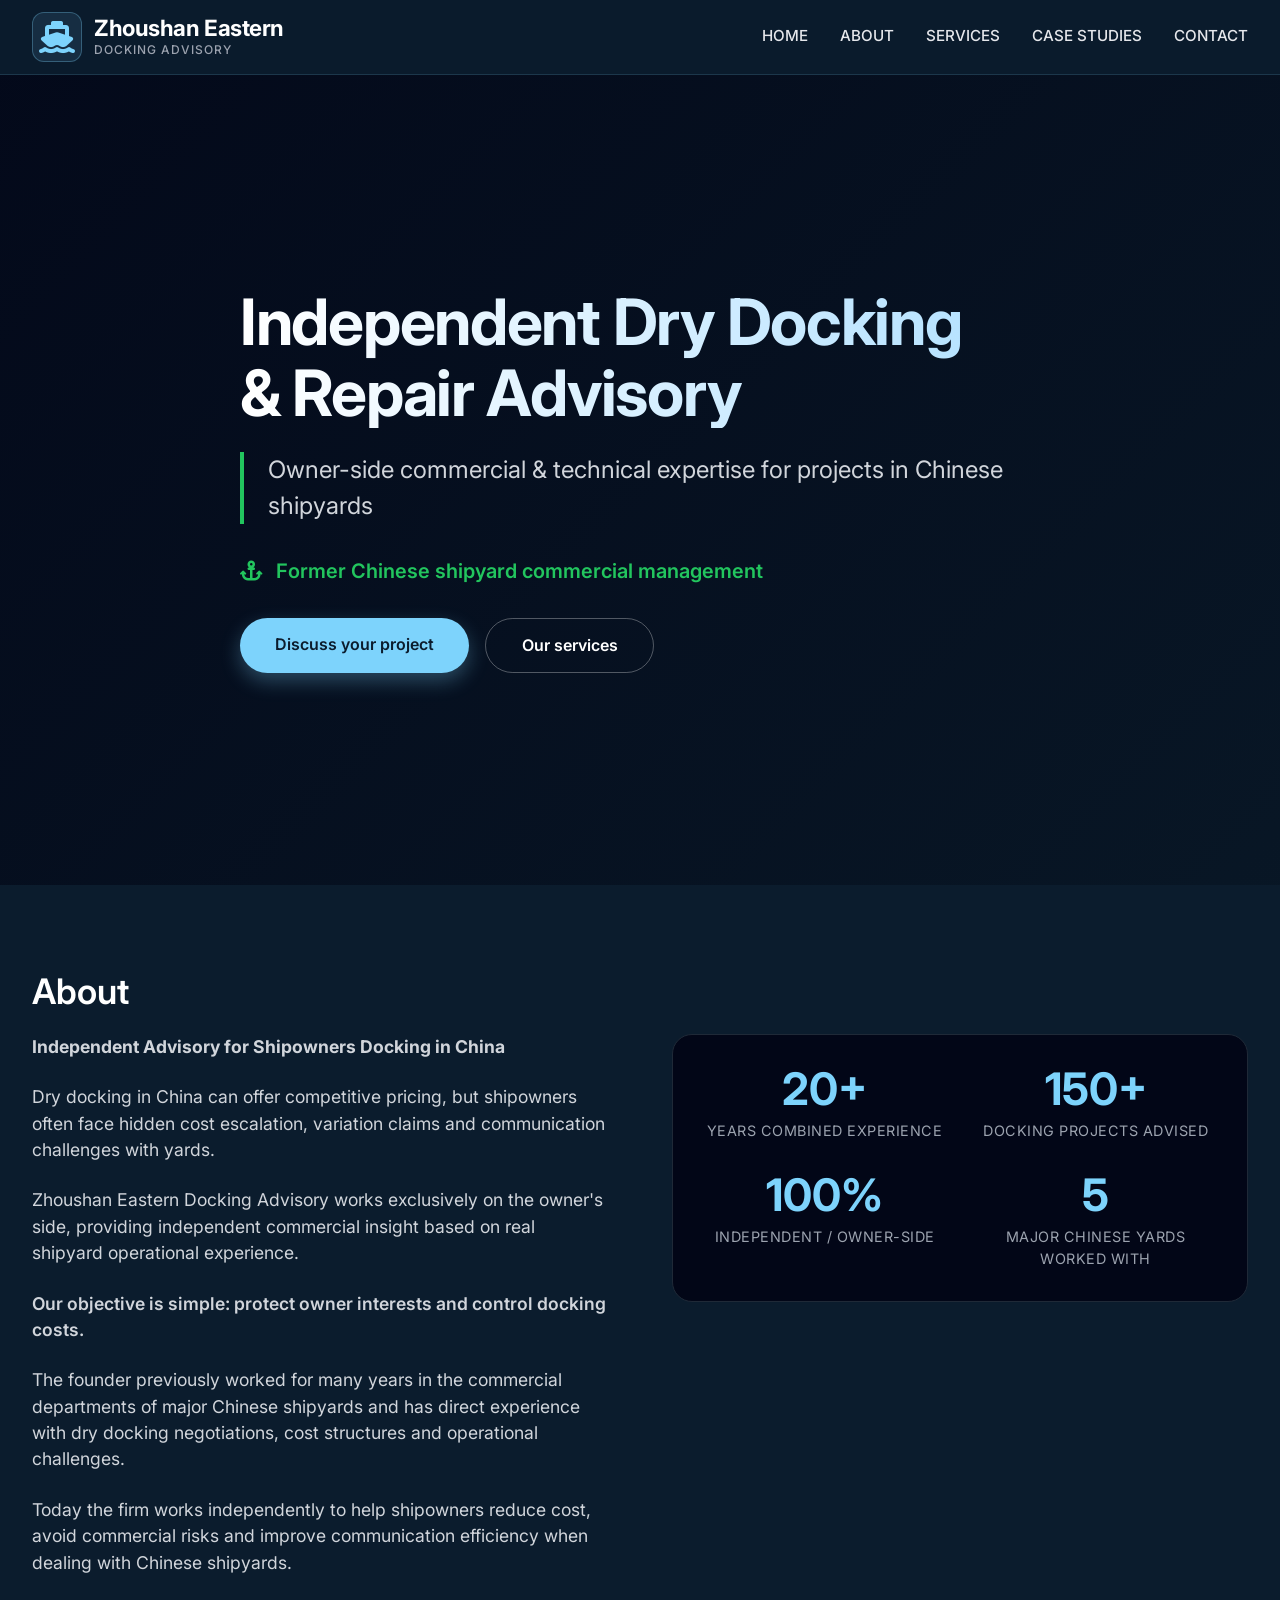
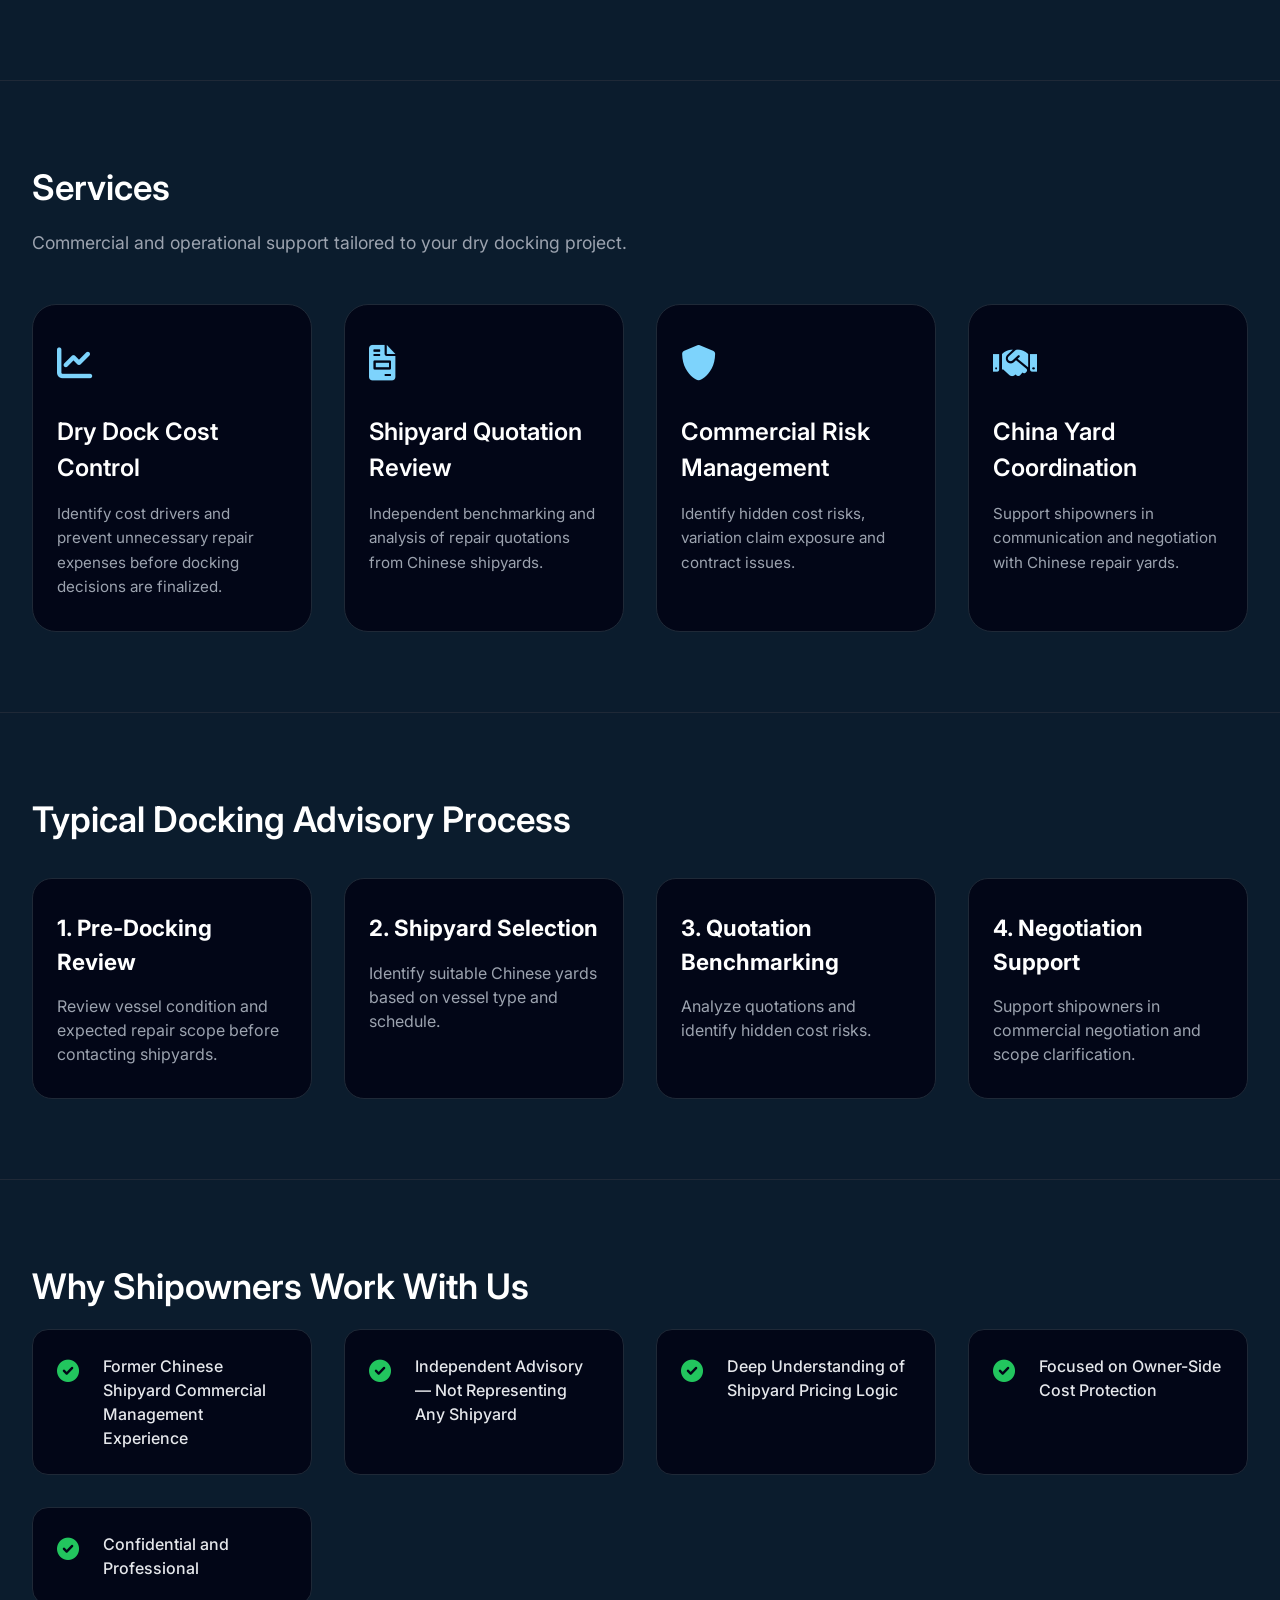
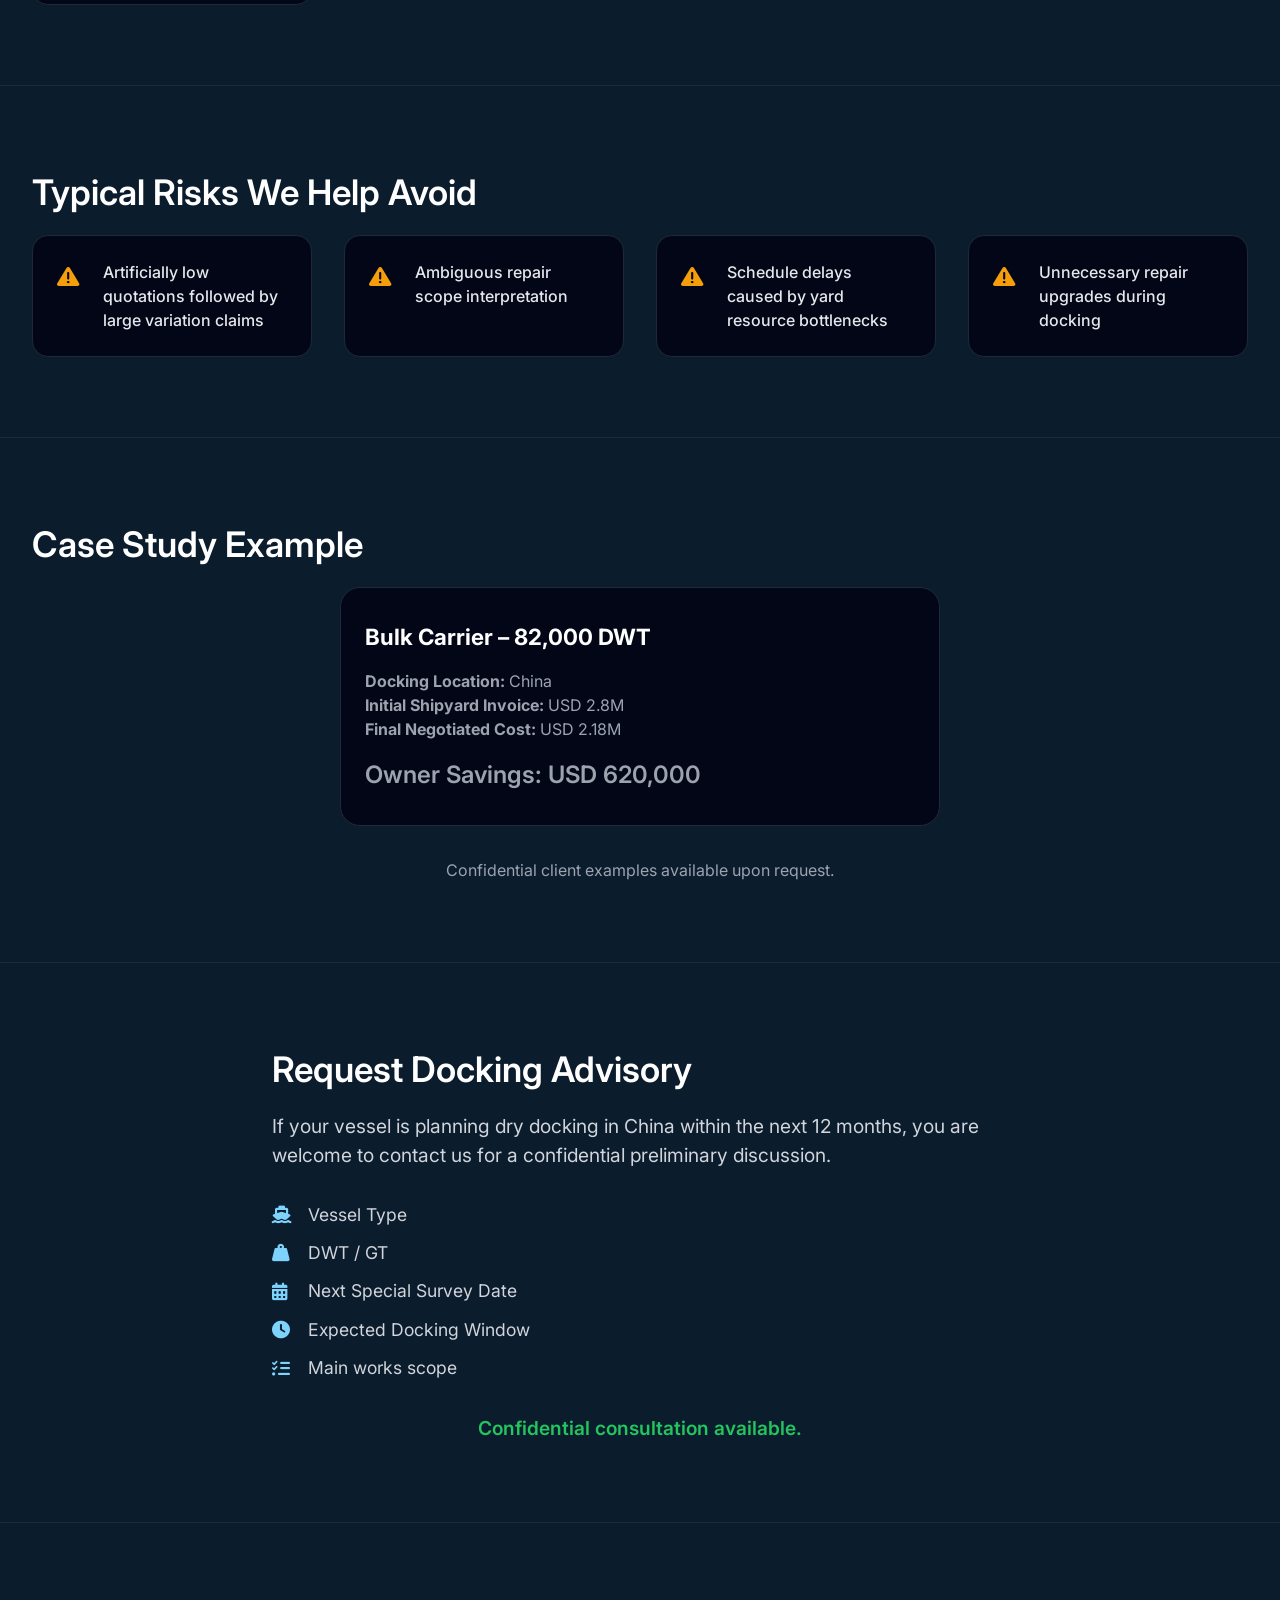
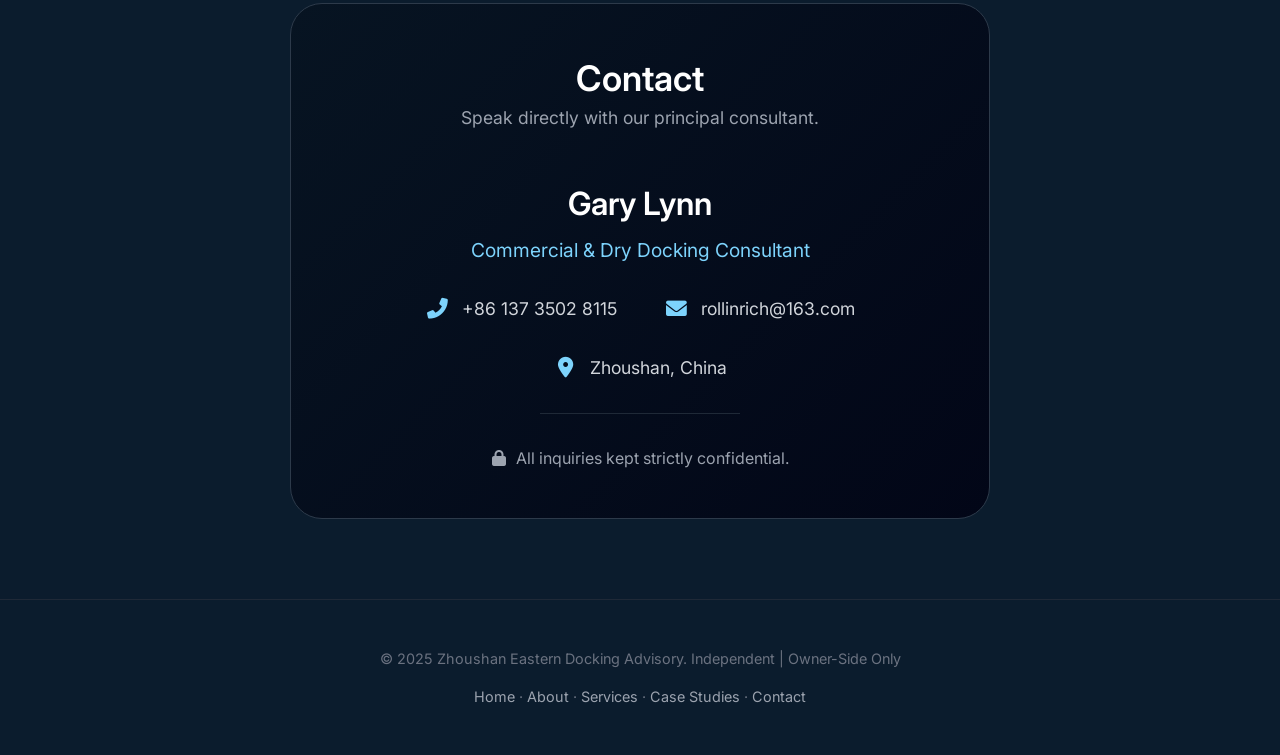
==== index.html @ ca7e8d7b "Integrate Google Tag Manager into index.html Added Google Tag Manager script and noscript tag for tr" ====
<!DOCTYPE html>
<html lang="en">
<head>
  <meta charset="UTF-8">
  <meta name="viewport" content="width=device-width, initial-scale=1.0">
  <title>Zhoushan Eastern Docking Advisory</title>
  <!-- Google Fonts & Font Awesome -->
  <link rel="preconnect" href="https://fonts.googleapis.com">
  <link rel="preconnect" href="https://fonts.gstatic.com" crossorigin>
  <link href="https://fonts.googleapis.com/css2?family=Inter:ital,opsz,wght@0,14..32,100..900;1,14..32,100..900&display=swap" rel="stylesheet">
  <link rel="stylesheet" href="https://cdnjs.cloudflare.com/ajax/libs/font-awesome/6.0.0-beta3/css/all.min.css">
  <style>
    * {
      margin: 0;
      padding: 0;
      box-sizing: border-box;
    }

    body {
      font-family: "Inter", system-ui, -apple-system, sans-serif;
      background-color: #0B1C2D;
      color: #E5E7EB;
      line-height: 1.5;
      scroll-behavior: smooth;
    }

    /* 容器与布局 */
    .container {
      max-width: 1280px;
      margin: 0 auto;
      padding: 0 2rem;
    }

    /* 导航栏 */
    .navbar {
      position: sticky;
      top: 0;
      z-index: 50;
      background-color: rgba(11, 28, 45, 0.85);
      backdrop-filter: blur(8px);
      -webkit-backdrop-filter: blur(8px);
      border-bottom: 1px solid rgba(125, 211, 252, 0.15);
      padding: 0.75rem 0;
    }

    .navbar .container {
      display: flex;
      align-items: center;
      justify-content: space-between;
      flex-wrap: wrap;
    }

    /* Logo 区域 */
    .logo {
      display: flex;
      align-items: center;
      gap: 12px;
    }

    .logo-icon {
      font-size: 2rem;
      color: #7DD3FC;
      background: rgba(125, 211, 252, 0.1);
      width: 50px;
      height: 50px;
      border-radius: 12px;
      display: flex;
      align-items: center;
      justify-content: center;
      border: 1px solid rgba(125, 211, 252, 0.3);
    }

    .logo-text {
      display: flex;
      flex-direction: column;
    }

    .logo-text .main {
      font-weight: 700;
      font-size: 1.4rem;
      letter-spacing: -0.02em;
      color: white;
      line-height: 1.2;
    }

    .logo-text .sub {
      font-size: 0.75rem;
      font-weight: 500;
      color: #9CA3AF;
      text-transform: uppercase;
      letter-spacing: 1px;
    }

    /* 导航链接 */
    .nav-links {
      display: flex;
      gap: 2rem;
    }

    .nav-links a {
      color: #E5E7EB;
      text-decoration: none;
      font-weight: 500;
      font-size: 0.95rem;
      transition: color 0.2s;
      padding: 0.5rem 0;
      border-bottom: 2px solid transparent;
    }

    .nav-links a:hover {
      color: #7DD3FC;
      border-bottom-color: #7DD3FC;
    }

    /* 移动端菜单简单处理 */
    @media (max-width: 768px) {
      .navbar .container {
        flex-direction: column;
        gap: 1rem;
      }
      .nav-links {
        flex-wrap: wrap;
        justify-content: center;
        gap: 1rem;
      }
    }

    /* HEADER 英雄区 — 船舶背景图 */
    .hero {
      position: relative;
      background-image: url('https://images.unsplash.com/photo-1566576721346-d4a3b4eaeb55?q=80&w=1935&auto=format&fit=crop&ixlib=rb-4.0.3&ixid=M3wxMjA3fDB8MHxwaG90by1wYWdlfHx8fGVufDB8fHx8fA%3D%3D');
      background-size: cover;
      background-position: center 40%;
      background-repeat: no-repeat;
      min-height: 90vh;
      display: flex;
      align-items: center;
      isolation: isolate;
    }

    .hero::before {
      content: '';
      position: absolute;
      inset: 0;
      background: linear-gradient(135deg, rgba(2, 6, 23, 0.85) 0%, rgba(7, 20, 34, 0.7) 100%);
      z-index: -1;
    }

    .hero-content {
      max-width: 800px;
      padding: 4rem 0;
    }

    .hero h1 {
      font-size: 4rem;
      font-weight: 700;
      line-height: 1.1;
      letter-spacing: -0.02em;
      background: linear-gradient(to right, white, #B0E0FF);
      -webkit-background-clip: text;
      -webkit-text-fill-color: transparent;
      margin-bottom: 1.5rem;
    }

    .hero .tagline {
      font-size: 1.5rem;
      color: #D1D5DB;
      margin-bottom: 2rem;
      border-left: 4px solid #22C55E;
      padding-left: 1.5rem;
    }

    .hero .highlight {
      color: #22C55E;
      font-weight: 600;
      font-size: 1.25rem;
    }

    .hero .cta-buttons {
      display: flex;
      gap: 1rem;
      flex-wrap: wrap;
      margin-top: 2rem;
    }

    .btn {
      display: inline-block;
      padding: 0.9rem 2.2rem;
      border-radius: 40px;
      font-weight: 600;
      text-decoration: none;
      transition: all 0.2s;
      border: none;
      cursor: pointer;
      font-size: 1rem;
    }

    .btn-primary {
      background: #7DD3FC;
      color: #0B1C2D;
      box-shadow: 0 8px 20px rgba(125, 211, 252, 0.3);
    }

    .btn-primary:hover {
      background: #9ADDFF;
      transform: translateY(-2px);
    }

    .btn-outline {
      border: 1px solid rgba(255, 255, 255, 0.3);
      color: white;
      background: transparent;
    }

    .btn-outline:hover {
      background: rgba(255, 255, 255, 0.05);
      border-color: #7DD3FC;
    }

    /* 通用章节 */
    .section {
      padding: 5rem 0;
      border-bottom: 1px solid #1F2937;
    }

    .section:last-of-type {
      border-bottom: none;
    }

    .section-title {
      font-size: 2.2rem;
      font-weight: 600;
      color: white;
      margin-bottom: 1rem;
    }

    .section-subtitle {
      color: #9CA3AF;
      font-size: 1.1rem;
      max-width: 700px;
      margin-bottom: 3rem;
    }

    /* 关于部分 */
    .about-grid {
      display: grid;
      grid-template-columns: 1fr 1fr;
      gap: 4rem;
      align-items: start;
    }

    .about-text p {
      margin-bottom: 1.5rem;
      color: #D1D5DB;
      font-size: 1.1rem;
    }

    .stats {
      display: grid;
      grid-template-columns: repeat(2, 1fr);
      gap: 2rem;
      background: #020617;
      padding: 2rem;
      border-radius: 20px;
      border: 1px solid #1F2937;
    }

    .stat-item {
      text-align: center;
    }

    .stat-number {
      font-size: 2.8rem;
      font-weight: 700;
      color: #7DD3FC;
      line-height: 1;
    }

    .stat-label {
      color: #9CA3AF;
      font-size: 0.9rem;
      text-transform: uppercase;
      letter-spacing: 0.5px;
      margin-top: 0.5rem;
    }

    @media (max-width: 900px) {
      .about-grid {
        grid-template-columns: 1fr;
        gap: 2rem;
      }
    }

    /* 卡片网格 */
    .cards-grid {
      display: grid;
      grid-template-columns: repeat(auto-fit, minmax(250px, 1fr));
      gap: 2rem;
      margin-top: 2rem;
    }

    .service-card {
      background: #020617;
      border-radius: 24px;
      padding: 2rem 1.5rem;
      border: 1px solid #1F2937;
      transition: transform 0.2s, border-color 0.2s;
    }

    .service-card:hover {
      transform: translateY(-8px);
      border-color: #7DD3FC;
    }

    .card-icon {
      font-size: 2.2rem;
      color: #7DD3FC;
      margin-bottom: 1.5rem;
    }

    .service-card h3 {
      font-size: 1.5rem;
      font-weight: 600;
      margin-bottom: 1rem;
      color: white;
    }

    .service-card p {
      color: #9CA3AF;
      font-size: 0.95rem;
      line-height: 1.6;
    }

    /* 列表样式 */
    .list-columns {
      display: grid;
      grid-template-columns: repeat(auto-fit, minmax(280px, 1fr));
      gap: 2rem;
    }

    .list-item {
      display: flex;
      gap: 1rem;
      align-items: flex-start;
      background: #020617;
      padding: 1.5rem;
      border-radius: 16px;
      border: 1px solid #1F2937;
    }

    .list-icon {
      color: #22C55E;
      font-size: 1.4rem;
      min-width: 30px;
    }

    .list-text {
      color: #E5E7EB;
      font-weight: 500;
    }

    /* 联系人卡片 */
    .contact-card {
      background: linear-gradient(135deg, #071422, #020617);
      border-radius: 32px;
      padding: 3rem;
      border: 1px solid #2D3A4A;
      text-align: center;
      max-width: 700px;
      margin: 0 auto;
    }

    .contact-name {
      font-size: 2rem;
      font-weight: 600;
      color: white;
      margin-bottom: 0.5rem;
    }

    .contact-title {
      color: #7DD3FC;
      font-size: 1.2rem;
      margin-bottom: 2rem;
    }

    .contact-details {
      display: flex;
      flex-wrap: wrap;
      justify-content: center;
      gap: 2rem 3rem;
      margin-top: 2rem;
    }

    .contact-item {
      display: flex;
      align-items: center;
      gap: 0.75rem;
      color: #D1D5DB;
      text-decoration: none;
      font-size: 1.1rem;
      transition: color 0.2s;
    }

    .contact-item i {
      color: #7DD3FC;
      width: 24px;
      font-size: 1.3rem;
    }

    .contact-item:hover {
      color: white;
    }

    .footer {
      text-align: center;
      padding: 3rem 0;
      color: #6B7280;
      font-size: 0.9rem;
      border-top: 1px solid #1F2937;
    }

    .footer a {
      color: #9CA3AF;
      text-decoration: none;
    }

    .footer a:hover {
      color: #7DD3FC;
    }

    hr {
      border: none;
      border-top: 1px solid #1F2937;
      margin: 2rem 0;
    }

    .highlight-green {
      color: #22C55E;
      font-weight: 600;
    }

    /* 新增卡片用于流程和案例 */
    .cards {
      display: grid;
      grid-template-columns: repeat(auto-fit, minmax(220px, 1fr));
      gap: 2rem;
      margin-top: 2rem;
    }

    .card {
      background: #020617;
      border-radius: 20px;
      padding: 2rem 1.5rem;
      border: 1px solid #1F2937;
    }

    .card h3 {
      color: white;
      font-size: 1.4rem;
      margin-bottom: 1rem;
    }

    .card p {
      color: #9CA3AF;
    }

    .card .highlight {
      color: #22C55E;
      font-weight: 600;
      font-size: 1.2rem;
    }

    /* 请求咨询部分列表 */
    .request-list {
      list-style: none;
      margin: 2rem 0;
    }
    .request-list li {
      margin: 0.75rem 0;
      display: flex;
      align-items: center;
      gap: 0.75rem;
      font-size: 1.1rem;
      color: #D1D5DB;
    }
    .request-list li i {
      color: #7DD3FC;
      width: 24px;
    }
  </style>
  <!-- Google Tag Manager -->
<script>(function(w,d,s,l,i){w[l]=w[l]||[];w[l].push({'gtm.start':
new Date().getTime(),event:'gtm.js'});var f=d.getElementsByTagName(s)[0],
j=d.createElement(s),dl=l!='dataLayer'?'&l='+l:'';j.async=true;j.src=
'https://www.googletagmanager.com/gtm.js?id='+i+dl;f.parentNode.insertBefore(j,f);
})(window,document,'script','dataLayer','GTM-5NPKL7QH');</script>
<!-- End Google Tag Manager -->
</head>
<body>
  <!-- Google Tag Manager (noscript) -->
<noscript><iframe src="https://www.googletagmanager.com/ns.html?id=GTM-5NPKL7QH"
height="0" width="0" style="display:none;visibility:hidden"></iframe></noscript>
<!-- End Google Tag Manager (noscript) -->
  <!-- 固定导航（HOME, ABOUT, SERVICES, CASE STUDIES, CONTACT） -->
  <nav class="navbar">
    <div class="container">
      <div class="logo">
        <div class="logo-icon">
          <i class="fas fa-ship"></i>
        </div>
        <div class="logo-text">
          <span class="main">Zhoushan Eastern</span>
          <span class="sub">DOCKING ADVISORY</span>
        </div>
      </div>
      <div class="nav-links">
        <a href="#home">HOME</a>
        <a href="#about">ABOUT</a>
        <a href="#services">SERVICES</a>
        <a href="#casestudies">CASE STUDIES</a>
        <a href="#contact">CONTACT</a>
      </div>
    </div>
  </nav>

  <!-- HERO 区域 (HOME) -->
  <header id="home" class="hero">
    <div class="container hero-content">
      <h1>Independent Dry Docking<br>& Repair Advisory</h1>
      <p class="tagline">Owner-side commercial & technical expertise for projects in Chinese shipyards</p>
      <p class="highlight"><i class="fas fa-anchor" style="margin-right: 8px;"></i> Former Chinese shipyard commercial management</p>
      <div class="cta-buttons">
        <a href="#contact" class="btn btn-primary">Discuss your project</a>
        <a href="#services" class="btn btn-outline">Our services</a>
      </div>
    </div>
  </header>

  <main>
    <!-- ABOUT 部分（合并原有介绍 + 新增独立段落） -->
    <section id="about" class="section">
      <div class="container">
        <h2 class="section-title">About</h2>
        <div class="about-grid">
          <div class="about-text">
            <!-- 新增独立段落 -->
            <p><strong>Independent Advisory for Shipowners Docking in China</strong></p>
            <p>Dry docking in China can offer competitive pricing, but shipowners often face hidden cost escalation, variation claims and communication challenges with yards.</p>
            <p>Zhoushan Eastern Docking Advisory works exclusively on the owner's side, providing independent commercial insight based on real shipyard operational experience.</p>
            <p class="highlight-green">Our objective is simple: protect owner interests and control docking costs.</p>
            <!-- 原有内容 -->
            <p>The founder previously worked for many years in the commercial departments of major Chinese shipyards and has direct experience with dry docking negotiations, cost structures and operational challenges.</p>
            <p>Today the firm works independently to help shipowners reduce cost, avoid commercial risks and improve communication efficiency when dealing with Chinese shipyards.</p>
          </div>
          <div class="stats">
            <div class="stat-item">
              <div class="stat-number">20+</div>
              <div class="stat-label">Years combined experience</div>
            </div>
            <div class="stat-item">
              <div class="stat-number">150+</div>
              <div class="stat-label">Docking projects advised</div>
            </div>
            <div class="stat-item">
              <div class="stat-number">100%</div>
              <div class="stat-label">Independent / owner-side</div>
            </div>
            <div class="stat-item">
              <div class="stat-number">5</div>
              <div class="stat-label">Major Chinese yards worked with</div>
            </div>
          </div>
        </div>
      </div>
    </section>

    <!-- SERVICES 卡片网格 (原有) -->
    <section id="services" class="section">
      <div class="container">
        <h2 class="section-title">Services</h2>
        <p class="section-subtitle">Commercial and operational support tailored to your dry docking project.</p>
        <div class="cards-grid">
          <div class="service-card">
            <div class="card-icon"><i class="fas fa-chart-line"></i></div>
            <h3>Dry Dock Cost Control</h3>
            <p>Identify cost drivers and prevent unnecessary repair expenses before docking decisions are finalized.</p>
          </div>
          <div class="service-card">
            <div class="card-icon"><i class="fas fa-file-invoice"></i></div>
            <h3>Shipyard Quotation Review</h3>
            <p>Independent benchmarking and analysis of repair quotations from Chinese shipyards.</p>
          </div>
          <div class="service-card">
            <div class="card-icon"><i class="fas fa-shield-alt"></i></div>
            <h3>Commercial Risk Management</h3>
            <p>Identify hidden cost risks, variation claim exposure and contract issues.</p>
          </div>
          <div class="service-card">
            <div class="card-icon"><i class="fas fa-handshake"></i></div>
            <h3>China Yard Coordination</h3>
            <p>Support shipowners in communication and negotiation with Chinese repair yards.</p>
          </div>
        </div>
      </div>
    </section>

    <!-- 新增：Typical Docking Advisory Process -->
    <section class="section">
      <div class="container">
        <h2 class="section-title">Typical Docking Advisory Process</h2>
        <div class="cards">
          <div class="card">
            <h3>1. Pre-Docking Review</h3>
            <p>Review vessel condition and expected repair scope before contacting shipyards.</p>
          </div>
          <div class="card">
            <h3>2. Shipyard Selection</h3>
            <p>Identify suitable Chinese yards based on vessel type and schedule.</p>
          </div>
          <div class="card">
            <h3>3. Quotation Benchmarking</h3>
            <p>Analyze quotations and identify hidden cost risks.</p>
          </div>
          <div class="card">
            <h3>4. Negotiation Support</h3>
            <p>Support shipowners in commercial negotiation and scope clarification.</p>
          </div>
        </div>
      </div>
    </section>

    <!-- WHY SHIPOWNERS WORK WITH US （原有，微调） -->
    <section class="section">
      <div class="container">
        <h2 class="section-title">Why Shipowners Work With Us</h2>
        <div class="list-columns">
          <div class="list-item">
            <div class="list-icon"><i class="fas fa-check-circle"></i></div>
            <div class="list-text">Former Chinese Shipyard Commercial Management Experience</div>
          </div>
          <div class="list-item">
            <div class="list-icon"><i class="fas fa-check-circle"></i></div>
            <div class="list-text">Independent Advisory — Not Representing Any Shipyard</div>
          </div>
          <div class="list-item">
            <div class="list-icon"><i class="fas fa-check-circle"></i></div>
            <div class="list-text">Deep Understanding of Shipyard Pricing Logic</div>
          </div>
          <div class="list-item">
            <div class="list-icon"><i class="fas fa-check-circle"></i></div>
            <div class="list-text">Focused on Owner-Side Cost Protection</div>
          </div>
          <div class="list-item">
            <div class="list-icon"><i class="fas fa-check-circle"></i></div>
            <div class="list-text">Confidential and Professional</div>
          </div>
        </div>
      </div>
    </section>

    <!-- TYPICAL RISKS （原有） -->
    <section class="section">
      <div class="container">
        <h2 class="section-title">Typical Risks We Help Avoid</h2>
        <div class="list-columns">
          <div class="list-item">
            <div class="list-icon"><i class="fas fa-exclamation-triangle" style="color:#F59E0B;"></i></div>
            <div class="list-text">Artificially low quotations followed by large variation claims</div>
          </div>
          <div class="list-item">
            <div class="list-icon"><i class="fas fa-exclamation-triangle" style="color:#F59E0B;"></i></div>
            <div class="list-text">Ambiguous repair scope interpretation</div>
          </div>
          <div class="list-item">
            <div class="list-icon"><i class="fas fa-exclamation-triangle" style="color:#F59E0B;"></i></div>
            <div class="list-text">Schedule delays caused by yard resource bottlenecks</div>
          </div>
          <div class="list-item">
            <div class="list-icon"><i class="fas fa-exclamation-triangle" style="color:#F59E0B;"></i></div>
            <div class="list-text">Unnecessary repair upgrades during docking</div>
          </div>
        </div>
      </div>
    </section>

    <!-- CASE STUDIES (新增) -->
    <section id="casestudies" class="section">
      <div class="container">
        <h2 class="section-title">Case Study Example</h2>
        <div class="card" style="max-width: 600px; margin: 0 auto;">
          <h3>Bulk Carrier – 82,000 DWT</h3>
          <p><strong>Docking Location:</strong> China</p>
          <p><strong>Initial Shipyard Invoice:</strong> USD 2.8M</p>
          <p><strong>Final Negotiated Cost:</strong> USD 2.18M</p>
          <p class="highlight-green" style="font-size: 1.5rem; margin-top: 1rem;">Owner Savings: USD 620,000</p>
        </div>
        <p style="text-align: center; margin-top: 2rem; color: #9CA3AF;">Confidential client examples available upon request.</p>
      </div>
    </section>

    <!-- 新增：Request Docking Advisory -->
    <section class="section">
      <div class="container" style="max-width: 800px;">
        <h2 class="section-title">Request Docking Advisory</h2>
        <p style="font-size: 1.2rem; color: #D1D5DB; margin-bottom: 2rem;">
          If your vessel is planning dry docking in China within the next 12 months, you are welcome to contact us for a confidential preliminary discussion.
        </p>
        <ul class="request-list">
          <li><i class="fas fa-ship"></i> Vessel Type</li>
          <li><i class="fas fa-weight-hanging"></i> DWT / GT</li>
          <li><i class="fas fa-calendar-alt"></i> Next Special Survey Date</li>
          <li><i class="fas fa-clock"></i> Expected Docking Window</li>
          <li><i class="fas fa-tasks"></i> Main works scope</li>  <!-- 新增项 -->
        </ul>
        <p class="highlight-green" style="font-size: 1.2rem; text-align: center;">Confidential consultation available.</p>
      </div>
    </section>

    <!-- CONTACT 区域 -->
    <section id="contact" class="section" style="border-bottom: none;">
      <div class="container">
        <div class="contact-card">
          <h2 class="section-title" style="margin-bottom: 0;">Contact</h2>
          <p class="section-subtitle" style="margin-left: auto; margin-right: auto;">Speak directly with our principal consultant.</p>
          <div class="contact-name">Gary Lynn</div>
          <div class="contact-title">Commercial & Dry Docking Consultant</div>
          <div class="contact-details">
            <a href="tel:+8613735028115" class="contact-item">
              <i class="fas fa-phone-alt"></i> +86 137 3502 8115
            </a>
            <a href="mailto:rollinrich@163.com" class="contact-item">
              <i class="fas fa-envelope"></i> rollinrich@163.com
            </a>
            <span class="contact-item">
              <i class="fas fa-map-marker-alt"></i> Zhoushan, China
            </span>
          </div>
          <hr style="max-width: 200px; margin: 2rem auto;">
          <p style="color: #9CA3AF;"><i class="fas fa-lock" style="margin-right: 6px;"></i> All inquiries kept strictly confidential.</p>
        </div>
      </div>
    </section>
  </main>

  <footer class="footer">
    <div class="container">
      <p>© 2025 Zhoushan Eastern Docking Advisory. Independent | Owner-Side Only</p>
      <p style="margin-top: 1rem;">
        <a href="#home">Home</a> · <a href="#about">About</a> · <a href="#services">Services</a> · <a href="#casestudies">Case Studies</a> · <a href="#contact">Contact</a>
      </p>
    </div>
  </footer>

  <!-- 平滑滚动 -->
  <script>
    document.querySelectorAll('.nav-links a, .footer a[href^="#"], .btn[href^="#"]').forEach(anchor => {
      anchor.addEventListener('click', function(e) {
        e.preventDefault();
        const target = document.querySelector(this.getAttribute('href'));
        if (target) {
          target.scrollIntoView({ behavior: 'smooth' });
        }
      });
    });
  </script>
</body>
</html>
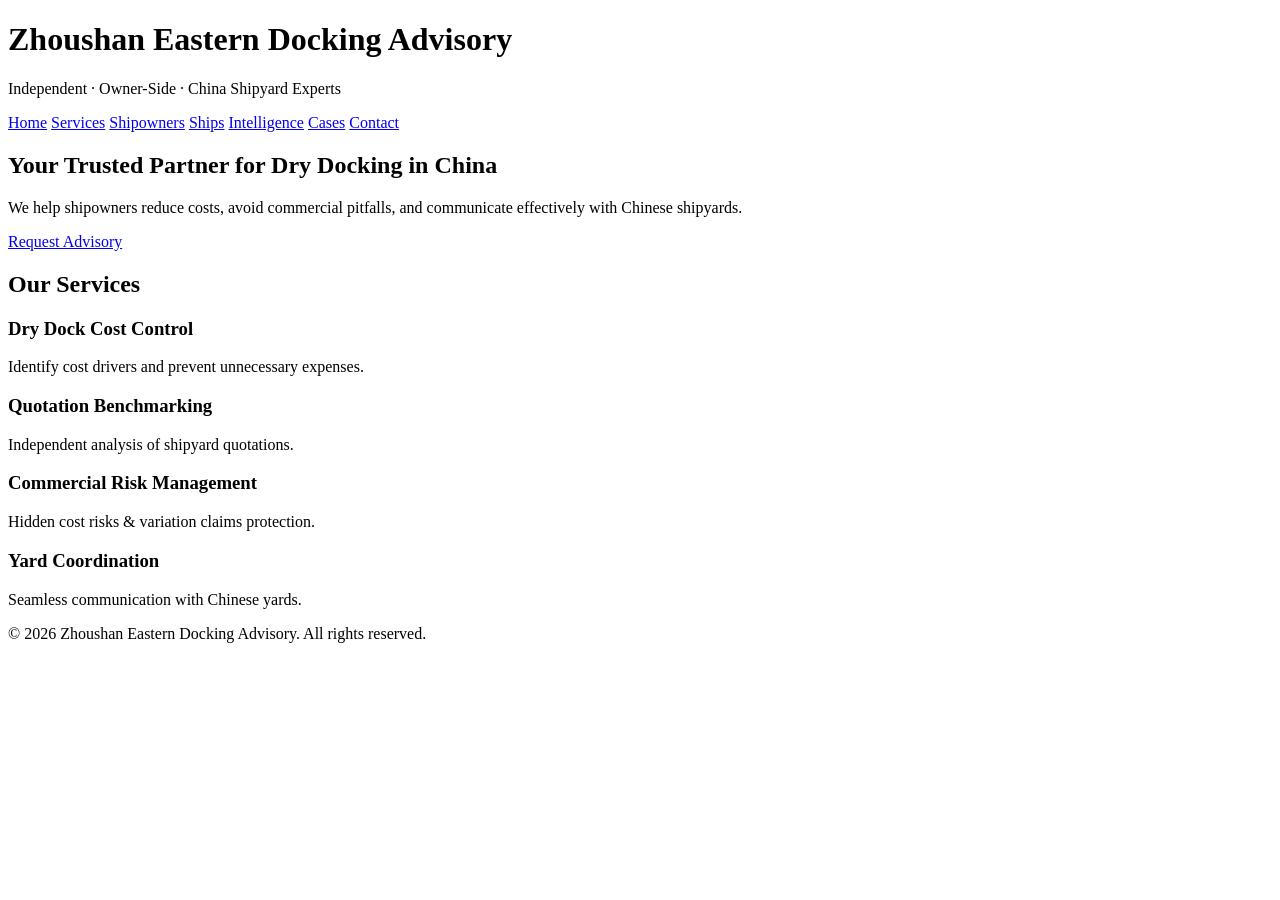
==== commit 4a9fac66: "Add files via upload" ====
--- a/index.html
+++ b/index.html
@@ -3,765 +3,66 @@
 <head>
   <meta charset="UTF-8">
   <meta name="viewport" content="width=device-width, initial-scale=1.0">
-  <title>Zhoushan Eastern Docking Advisory</title>
-  <!-- Google Fonts & Font Awesome -->
-  <link rel="preconnect" href="https://fonts.googleapis.com">
-  <link rel="preconnect" href="https://fonts.gstatic.com" crossorigin>
-  <link href="https://fonts.googleapis.com/css2?family=Inter:ital,opsz,wght@0,14..32,100..900;1,14..32,100..900&display=swap" rel="stylesheet">
-  <link rel="stylesheet" href="https://cdnjs.cloudflare.com/ajax/libs/font-awesome/6.0.0-beta3/css/all.min.css">
-  <style>
-    * {
-      margin: 0;
-      padding: 0;
-      box-sizing: border-box;
-    }
-
-    body {
-      font-family: "Inter", system-ui, -apple-system, sans-serif;
-      background-color: #0B1C2D;
-      color: #E5E7EB;
-      line-height: 1.5;
-      scroll-behavior: smooth;
-    }
-
-    /* 容器与布局 */
-    .container {
-      max-width: 1280px;
-      margin: 0 auto;
-      padding: 0 2rem;
-    }
-
-    /* 导航栏 */
-    .navbar {
-      position: sticky;
-      top: 0;
-      z-index: 50;
-      background-color: rgba(11, 28, 45, 0.85);
-      backdrop-filter: blur(8px);
-      -webkit-backdrop-filter: blur(8px);
-      border-bottom: 1px solid rgba(125, 211, 252, 0.15);
-      padding: 0.75rem 0;
-    }
-
-    .navbar .container {
-      display: flex;
-      align-items: center;
-      justify-content: space-between;
-      flex-wrap: wrap;
-    }
-
-    /* Logo 区域 */
-    .logo {
-      display: flex;
-      align-items: center;
-      gap: 12px;
-    }
-
-    .logo-icon {
-      font-size: 2rem;
-      color: #7DD3FC;
-      background: rgba(125, 211, 252, 0.1);
-      width: 50px;
-      height: 50px;
-      border-radius: 12px;
-      display: flex;
-      align-items: center;
-      justify-content: center;
-      border: 1px solid rgba(125, 211, 252, 0.3);
-    }
-
-    .logo-text {
-      display: flex;
-      flex-direction: column;
-    }
-
-    .logo-text .main {
-      font-weight: 700;
-      font-size: 1.4rem;
-      letter-spacing: -0.02em;
-      color: white;
-      line-height: 1.2;
-    }
-
-    .logo-text .sub {
-      font-size: 0.75rem;
-      font-weight: 500;
-      color: #9CA3AF;
-      text-transform: uppercase;
-      letter-spacing: 1px;
-    }
-
-    /* 导航链接 */
-    .nav-links {
-      display: flex;
-      gap: 2rem;
-    }
-
-    .nav-links a {
-      color: #E5E7EB;
-      text-decoration: none;
-      font-weight: 500;
-      font-size: 0.95rem;
-      transition: color 0.2s;
-      padding: 0.5rem 0;
-      border-bottom: 2px solid transparent;
-    }
-
-    .nav-links a:hover {
-      color: #7DD3FC;
-      border-bottom-color: #7DD3FC;
-    }
-
-    /* 移动端菜单简单处理 */
-    @media (max-width: 768px) {
-      .navbar .container {
-        flex-direction: column;
-        gap: 1rem;
-      }
-      .nav-links {
-        flex-wrap: wrap;
-        justify-content: center;
-        gap: 1rem;
-      }
-    }
-
-    /* HEADER 英雄区 — 船舶背景图 */
-    .hero {
-      position: relative;
-      background-image: url('https://images.unsplash.com/photo-1566576721346-d4a3b4eaeb55?q=80&w=1935&auto=format&fit=crop&ixlib=rb-4.0.3&ixid=M3wxMjA3fDB8MHxwaG90by1wYWdlfHx8fGVufDB8fHx8fA%3D%3D');
-      background-size: cover;
-      background-position: center 40%;
-      background-repeat: no-repeat;
-      min-height: 90vh;
-      display: flex;
-      align-items: center;
-      isolation: isolate;
-    }
-
-    .hero::before {
-      content: '';
-      position: absolute;
-      inset: 0;
-      background: linear-gradient(135deg, rgba(2, 6, 23, 0.85) 0%, rgba(7, 20, 34, 0.7) 100%);
-      z-index: -1;
-    }
-
-    .hero-content {
-      max-width: 800px;
-      padding: 4rem 0;
-    }
-
-    .hero h1 {
-      font-size: 4rem;
-      font-weight: 700;
-      line-height: 1.1;
-      letter-spacing: -0.02em;
-      background: linear-gradient(to right, white, #B0E0FF);
-      -webkit-background-clip: text;
-      -webkit-text-fill-color: transparent;
-      margin-bottom: 1.5rem;
-    }
-
-    .hero .tagline {
-      font-size: 1.5rem;
-      color: #D1D5DB;
-      margin-bottom: 2rem;
-      border-left: 4px solid #22C55E;
-      padding-left: 1.5rem;
-    }
-
-    .hero .highlight {
-      color: #22C55E;
-      font-weight: 600;
-      font-size: 1.25rem;
-    }
-
-    .hero .cta-buttons {
-      display: flex;
-      gap: 1rem;
-      flex-wrap: wrap;
-      margin-top: 2rem;
-    }
-
-    .btn {
-      display: inline-block;
-      padding: 0.9rem 2.2rem;
-      border-radius: 40px;
-      font-weight: 600;
-      text-decoration: none;
-      transition: all 0.2s;
-      border: none;
-      cursor: pointer;
-      font-size: 1rem;
-    }
-
-    .btn-primary {
-      background: #7DD3FC;
-      color: #0B1C2D;
-      box-shadow: 0 8px 20px rgba(125, 211, 252, 0.3);
-    }
-
-    .btn-primary:hover {
-      background: #9ADDFF;
-      transform: translateY(-2px);
-    }
-
-    .btn-outline {
-      border: 1px solid rgba(255, 255, 255, 0.3);
-      color: white;
-      background: transparent;
-    }
-
-    .btn-outline:hover {
-      background: rgba(255, 255, 255, 0.05);
-      border-color: #7DD3FC;
-    }
-
-    /* 通用章节 */
-    .section {
-      padding: 5rem 0;
-      border-bottom: 1px solid #1F2937;
-    }
-
-    .section:last-of-type {
-      border-bottom: none;
-    }
-
-    .section-title {
-      font-size: 2.2rem;
-      font-weight: 600;
-      color: white;
-      margin-bottom: 1rem;
-    }
-
-    .section-subtitle {
-      color: #9CA3AF;
-      font-size: 1.1rem;
-      max-width: 700px;
-      margin-bottom: 3rem;
-    }
-
-    /* 关于部分 */
-    .about-grid {
-      display: grid;
-      grid-template-columns: 1fr 1fr;
-      gap: 4rem;
-      align-items: start;
-    }
-
-    .about-text p {
-      margin-bottom: 1.5rem;
-      color: #D1D5DB;
-      font-size: 1.1rem;
-    }
-
-    .stats {
-      display: grid;
-      grid-template-columns: repeat(2, 1fr);
-      gap: 2rem;
-      background: #020617;
-      padding: 2rem;
-      border-radius: 20px;
-      border: 1px solid #1F2937;
-    }
-
-    .stat-item {
-      text-align: center;
-    }
-
-    .stat-number {
-      font-size: 2.8rem;
-      font-weight: 700;
-      color: #7DD3FC;
-      line-height: 1;
-    }
-
-    .stat-label {
-      color: #9CA3AF;
-      font-size: 0.9rem;
-      text-transform: uppercase;
-      letter-spacing: 0.5px;
-      margin-top: 0.5rem;
-    }
-
-    @media (max-width: 900px) {
-      .about-grid {
-        grid-template-columns: 1fr;
-        gap: 2rem;
-      }
-    }
-
-    /* 卡片网格 */
-    .cards-grid {
-      display: grid;
-      grid-template-columns: repeat(auto-fit, minmax(250px, 1fr));
-      gap: 2rem;
-      margin-top: 2rem;
-    }
-
-    .service-card {
-      background: #020617;
-      border-radius: 24px;
-      padding: 2rem 1.5rem;
-      border: 1px solid #1F2937;
-      transition: transform 0.2s, border-color 0.2s;
-    }
-
-    .service-card:hover {
-      transform: translateY(-8px);
-      border-color: #7DD3FC;
-    }
-
-    .card-icon {
-      font-size: 2.2rem;
-      color: #7DD3FC;
-      margin-bottom: 1.5rem;
-    }
-
-    .service-card h3 {
-      font-size: 1.5rem;
-      font-weight: 600;
-      margin-bottom: 1rem;
-      color: white;
-    }
-
-    .service-card p {
-      color: #9CA3AF;
-      font-size: 0.95rem;
-      line-height: 1.6;
-    }
-
-    /* 列表样式 */
-    .list-columns {
-      display: grid;
-      grid-template-columns: repeat(auto-fit, minmax(280px, 1fr));
-      gap: 2rem;
-    }
-
-    .list-item {
-      display: flex;
-      gap: 1rem;
-      align-items: flex-start;
-      background: #020617;
-      padding: 1.5rem;
-      border-radius: 16px;
-      border: 1px solid #1F2937;
-    }
-
-    .list-icon {
-      color: #22C55E;
-      font-size: 1.4rem;
-      min-width: 30px;
-    }
-
-    .list-text {
-      color: #E5E7EB;
-      font-weight: 500;
-    }
-
-    /* 联系人卡片 */
-    .contact-card {
-      background: linear-gradient(135deg, #071422, #020617);
-      border-radius: 32px;
-      padding: 3rem;
-      border: 1px solid #2D3A4A;
-      text-align: center;
-      max-width: 700px;
-      margin: 0 auto;
-    }
-
-    .contact-name {
-      font-size: 2rem;
-      font-weight: 600;
-      color: white;
-      margin-bottom: 0.5rem;
-    }
-
-    .contact-title {
-      color: #7DD3FC;
-      font-size: 1.2rem;
-      margin-bottom: 2rem;
-    }
-
-    .contact-details {
-      display: flex;
-      flex-wrap: wrap;
-      justify-content: center;
-      gap: 2rem 3rem;
-      margin-top: 2rem;
-    }
-
-    .contact-item {
-      display: flex;
-      align-items: center;
-      gap: 0.75rem;
-      color: #D1D5DB;
-      text-decoration: none;
-      font-size: 1.1rem;
-      transition: color 0.2s;
-    }
-
-    .contact-item i {
-      color: #7DD3FC;
-      width: 24px;
-      font-size: 1.3rem;
-    }
-
-    .contact-item:hover {
-      color: white;
-    }
-
-    .footer {
-      text-align: center;
-      padding: 3rem 0;
-      color: #6B7280;
-      font-size: 0.9rem;
-      border-top: 1px solid #1F2937;
-    }
-
-    .footer a {
-      color: #9CA3AF;
-      text-decoration: none;
-    }
-
-    .footer a:hover {
-      color: #7DD3FC;
-    }
-
-    hr {
-      border: none;
-      border-top: 1px solid #1F2937;
-      margin: 2rem 0;
-    }
-
-    .highlight-green {
-      color: #22C55E;
-      font-weight: 600;
-    }
-
-    /* 新增卡片用于流程和案例 */
-    .cards {
-      display: grid;
-      grid-template-columns: repeat(auto-fit, minmax(220px, 1fr));
-      gap: 2rem;
-      margin-top: 2rem;
-    }
-
-    .card {
-      background: #020617;
-      border-radius: 20px;
-      padding: 2rem 1.5rem;
-      border: 1px solid #1F2937;
-    }
-
-    .card h3 {
-      color: white;
-      font-size: 1.4rem;
-      margin-bottom: 1rem;
-    }
-
-    .card p {
-      color: #9CA3AF;
-    }
-
-    .card .highlight {
-      color: #22C55E;
-      font-weight: 600;
-      font-size: 1.2rem;
-    }
-
-    /* 请求咨询部分列表 */
-    .request-list {
-      list-style: none;
-      margin: 2rem 0;
-    }
-    .request-list li {
-      margin: 0.75rem 0;
-      display: flex;
-      align-items: center;
-      gap: 0.75rem;
-      font-size: 1.1rem;
-      color: #D1D5DB;
-    }
-    .request-list li i {
-      color: #7DD3FC;
-      width: 24px;
-    }
-  </style>
-  <!-- Google Tag Manager -->
-<script>(function(w,d,s,l,i){w[l]=w[l]||[];w[l].push({'gtm.start':
-new Date().getTime(),event:'gtm.js'});var f=d.getElementsByTagName(s)[0],
-j=d.createElement(s),dl=l!='dataLayer'?'&l='+l:'';j.async=true;j.src=
-'https://www.googletagmanager.com/gtm.js?id='+i+dl;f.parentNode.insertBefore(j,f);
-})(window,document,'script','dataLayer','GTM-5NPKL7QH');</script>
-<!-- End Google Tag Manager -->
+  <title>Zhoushan Eastern Docking Advisory – Home</title>
+  <link rel="stylesheet" href="assets/style.css">
+  <link href="https://fonts.googleapis.com/css2?family=Inter:wght@400;600;700&display=swap" rel="stylesheet">
 </head>
 <body>
-  <!-- Google Tag Manager (noscript) -->
-<noscript><iframe src="https://www.googletagmanager.com/ns.html?id=GTM-5NPKL7QH"
-height="0" width="0" style="display:none;visibility:hidden"></iframe></noscript>
-<!-- End Google Tag Manager (noscript) -->
-  <!-- 固定导航（HOME, ABOUT, SERVICES, CASE STUDIES, CONTACT） -->
-  <nav class="navbar">
+  <header>
     <div class="container">
-      <div class="logo">
-        <div class="logo-icon">
-          <i class="fas fa-ship"></i>
-        </div>
-        <div class="logo-text">
-          <span class="main">Zhoushan Eastern</span>
-          <span class="sub">DOCKING ADVISORY</span>
-        </div>
-      </div>
-      <div class="nav-links">
-        <a href="#home">HOME</a>
-        <a href="#about">ABOUT</a>
-        <a href="#services">SERVICES</a>
-        <a href="#casestudies">CASE STUDIES</a>
-        <a href="#contact">CONTACT</a>
-      </div>
+      <h1>Zhoushan Eastern Docking Advisory</h1>
+      <p class="tagline">Independent · Owner-Side · China Shipyard Experts</p>
+    </div>
+  </header>
+
+  <nav>
+    <div class="container">
+      <a href="index.html">Home</a>
+      <a href="services.html">Services</a>
+      <a href="shipowners.html">Shipowners</a>
+      <a href="ships.html">Ships</a>
+      <a href="intelligence.html">Intelligence</a>
+      <a href="cases.html">Cases</a>
+      <a href="contact.html">Contact</a>
     </div>
   </nav>
 
-  <!-- HERO 区域 (HOME) -->
-  <header id="home" class="hero">
-    <div class="container hero-content">
-      <h1>Independent Dry Docking<br>& Repair Advisory</h1>
-      <p class="tagline">Owner-side commercial & technical expertise for projects in Chinese shipyards</p>
-      <p class="highlight"><i class="fas fa-anchor" style="margin-right: 8px;"></i> Former Chinese shipyard commercial management</p>
-      <div class="cta-buttons">
-        <a href="#contact" class="btn btn-primary">Discuss your project</a>
-        <a href="#services" class="btn btn-outline">Our services</a>
-      </div>
-    </div>
-  </header>
-
   <main>
-    <!-- ABOUT 部分（合并原有介绍 + 新增独立段落） -->
-    <section id="about" class="section">
+    <section class="hero">
       <div class="container">
-        <h2 class="section-title">About</h2>
-        <div class="about-grid">
-          <div class="about-text">
-            <!-- 新增独立段落 -->
-            <p><strong>Independent Advisory for Shipowners Docking in China</strong></p>
-            <p>Dry docking in China can offer competitive pricing, but shipowners often face hidden cost escalation, variation claims and communication challenges with yards.</p>
-            <p>Zhoushan Eastern Docking Advisory works exclusively on the owner's side, providing independent commercial insight based on real shipyard operational experience.</p>
-            <p class="highlight-green">Our objective is simple: protect owner interests and control docking costs.</p>
-            <!-- 原有内容 -->
-            <p>The founder previously worked for many years in the commercial departments of major Chinese shipyards and has direct experience with dry docking negotiations, cost structures and operational challenges.</p>
-            <p>Today the firm works independently to help shipowners reduce cost, avoid commercial risks and improve communication efficiency when dealing with Chinese shipyards.</p>
-          </div>
-          <div class="stats">
-            <div class="stat-item">
-              <div class="stat-number">20+</div>
-              <div class="stat-label">Years combined experience</div>
-            </div>
-            <div class="stat-item">
-              <div class="stat-number">150+</div>
-              <div class="stat-label">Docking projects advised</div>
-            </div>
-            <div class="stat-item">
-              <div class="stat-number">100%</div>
-              <div class="stat-label">Independent / owner-side</div>
-            </div>
-            <div class="stat-item">
-              <div class="stat-number">5</div>
-              <div class="stat-label">Major Chinese yards worked with</div>
-            </div>
-          </div>
-        </div>
+        <h2>Your Trusted Partner for Dry Docking in China</h2>
+        <p>We help shipowners reduce costs, avoid commercial pitfalls, and communicate effectively with Chinese shipyards.</p>
+        <a href="contact.html" class="btn">Request Advisory</a>
       </div>
     </section>
 
-    <!-- SERVICES 卡片网格 (原有) -->
-    <section id="services" class="section">
-      <div class="container">
-        <h2 class="section-title">Services</h2>
-        <p class="section-subtitle">Commercial and operational support tailored to your dry docking project.</p>
-        <div class="cards-grid">
-          <div class="service-card">
-            <div class="card-icon"><i class="fas fa-chart-line"></i></div>
-            <h3>Dry Dock Cost Control</h3>
-            <p>Identify cost drivers and prevent unnecessary repair expenses before docking decisions are finalized.</p>
-          </div>
-          <div class="service-card">
-            <div class="card-icon"><i class="fas fa-file-invoice"></i></div>
-            <h3>Shipyard Quotation Review</h3>
-            <p>Independent benchmarking and analysis of repair quotations from Chinese shipyards.</p>
-          </div>
-          <div class="service-card">
-            <div class="card-icon"><i class="fas fa-shield-alt"></i></div>
-            <h3>Commercial Risk Management</h3>
-            <p>Identify hidden cost risks, variation claim exposure and contract issues.</p>
-          </div>
-          <div class="service-card">
-            <div class="card-icon"><i class="fas fa-handshake"></i></div>
-            <h3>China Yard Coordination</h3>
-            <p>Support shipowners in communication and negotiation with Chinese repair yards.</p>
-          </div>
+    <section class="services-preview container">
+      <h2>Our Services</h2>
+      <div class="card-grid">
+        <div class="card">
+          <h3>Dry Dock Cost Control</h3>
+          <p>Identify cost drivers and prevent unnecessary expenses.</p>
         </div>
-      </div>
-    </section>
-
-    <!-- 新增：Typical Docking Advisory Process -->
-    <section class="section">
-      <div class="container">
-        <h2 class="section-title">Typical Docking Advisory Process</h2>
-        <div class="cards">
-          <div class="card">
-            <h3>1. Pre-Docking Review</h3>
-            <p>Review vessel condition and expected repair scope before contacting shipyards.</p>
-          </div>
-          <div class="card">
-            <h3>2. Shipyard Selection</h3>
-            <p>Identify suitable Chinese yards based on vessel type and schedule.</p>
-          </div>
-          <div class="card">
-            <h3>3. Quotation Benchmarking</h3>
-            <p>Analyze quotations and identify hidden cost risks.</p>
-          </div>
-          <div class="card">
-            <h3>4. Negotiation Support</h3>
-            <p>Support shipowners in commercial negotiation and scope clarification.</p>
-          </div>
+        <div class="card">
+          <h3>Quotation Benchmarking</h3>
+          <p>Independent analysis of shipyard quotations.</p>
         </div>
-      </div>
-    </section>
-
-    <!-- WHY SHIPOWNERS WORK WITH US （原有，微调） -->
-    <section class="section">
-      <div class="container">
-        <h2 class="section-title">Why Shipowners Work With Us</h2>
-        <div class="list-columns">
-          <div class="list-item">
-            <div class="list-icon"><i class="fas fa-check-circle"></i></div>
-            <div class="list-text">Former Chinese Shipyard Commercial Management Experience</div>
-          </div>
-          <div class="list-item">
-            <div class="list-icon"><i class="fas fa-check-circle"></i></div>
-            <div class="list-text">Independent Advisory — Not Representing Any Shipyard</div>
-          </div>
-          <div class="list-item">
-            <div class="list-icon"><i class="fas fa-check-circle"></i></div>
-            <div class="list-text">Deep Understanding of Shipyard Pricing Logic</div>
-          </div>
-          <div class="list-item">
-            <div class="list-icon"><i class="fas fa-check-circle"></i></div>
-            <div class="list-text">Focused on Owner-Side Cost Protection</div>
-          </div>
-          <div class="list-item">
-            <div class="list-icon"><i class="fas fa-check-circle"></i></div>
-            <div class="list-text">Confidential and Professional</div>
-          </div>
+        <div class="card">
+          <h3>Commercial Risk Management</h3>
+          <p>Hidden cost risks & variation claims protection.</p>
         </div>
-      </div>
-    </section>
-
-    <!-- TYPICAL RISKS （原有） -->
-    <section class="section">
-      <div class="container">
-        <h2 class="section-title">Typical Risks We Help Avoid</h2>
-        <div class="list-columns">
-          <div class="list-item">
-            <div class="list-icon"><i class="fas fa-exclamation-triangle" style="color:#F59E0B;"></i></div>
-            <div class="list-text">Artificially low quotations followed by large variation claims</div>
-          </div>
-          <div class="list-item">
-            <div class="list-icon"><i class="fas fa-exclamation-triangle" style="color:#F59E0B;"></i></div>
-            <div class="list-text">Ambiguous repair scope interpretation</div>
-          </div>
-          <div class="list-item">
-            <div class="list-icon"><i class="fas fa-exclamation-triangle" style="color:#F59E0B;"></i></div>
-            <div class="list-text">Schedule delays caused by yard resource bottlenecks</div>
-          </div>
-          <div class="list-item">
-            <div class="list-icon"><i class="fas fa-exclamation-triangle" style="color:#F59E0B;"></i></div>
-            <div class="list-text">Unnecessary repair upgrades during docking</div>
-          </div>
-        </div>
-      </div>
-    </section>
-
-    <!-- CASE STUDIES (新增) -->
-    <section id="casestudies" class="section">
-      <div class="container">
-        <h2 class="section-title">Case Study Example</h2>
-        <div class="card" style="max-width: 600px; margin: 0 auto;">
-          <h3>Bulk Carrier – 82,000 DWT</h3>
-          <p><strong>Docking Location:</strong> China</p>
-          <p><strong>Initial Shipyard Invoice:</strong> USD 2.8M</p>
-          <p><strong>Final Negotiated Cost:</strong> USD 2.18M</p>
-          <p class="highlight-green" style="font-size: 1.5rem; margin-top: 1rem;">Owner Savings: USD 620,000</p>
-        </div>
-        <p style="text-align: center; margin-top: 2rem; color: #9CA3AF;">Confidential client examples available upon request.</p>
-      </div>
-    </section>
-
-    <!-- 新增：Request Docking Advisory -->
-    <section class="section">
-      <div class="container" style="max-width: 800px;">
-        <h2 class="section-title">Request Docking Advisory</h2>
-        <p style="font-size: 1.2rem; color: #D1D5DB; margin-bottom: 2rem;">
-          If your vessel is planning dry docking in China within the next 12 months, you are welcome to contact us for a confidential preliminary discussion.
-        </p>
-        <ul class="request-list">
-          <li><i class="fas fa-ship"></i> Vessel Type</li>
-          <li><i class="fas fa-weight-hanging"></i> DWT / GT</li>
-          <li><i class="fas fa-calendar-alt"></i> Next Special Survey Date</li>
-          <li><i class="fas fa-clock"></i> Expected Docking Window</li>
-          <li><i class="fas fa-tasks"></i> Main works scope</li>  <!-- 新增项 -->
-        </ul>
-        <p class="highlight-green" style="font-size: 1.2rem; text-align: center;">Confidential consultation available.</p>
-      </div>
-    </section>
-
-    <!-- CONTACT 区域 -->
-    <section id="contact" class="section" style="border-bottom: none;">
-      <div class="container">
-        <div class="contact-card">
-          <h2 class="section-title" style="margin-bottom: 0;">Contact</h2>
-          <p class="section-subtitle" style="margin-left: auto; margin-right: auto;">Speak directly with our principal consultant.</p>
-          <div class="contact-name">Gary Lynn</div>
-          <div class="contact-title">Commercial & Dry Docking Consultant</div>
-          <div class="contact-details">
-            <a href="tel:+8613735028115" class="contact-item">
-              <i class="fas fa-phone-alt"></i> +86 137 3502 8115
-            </a>
-            <a href="mailto:rollinrich@163.com" class="contact-item">
-              <i class="fas fa-envelope"></i> rollinrich@163.com
-            </a>
-            <span class="contact-item">
-              <i class="fas fa-map-marker-alt"></i> Zhoushan, China
-            </span>
-          </div>
-          <hr style="max-width: 200px; margin: 2rem auto;">
-          <p style="color: #9CA3AF;"><i class="fas fa-lock" style="margin-right: 6px;"></i> All inquiries kept strictly confidential.</p>
+        <div class="card">
+          <h3>Yard Coordination</h3>
+          <p>Seamless communication with Chinese yards.</p>
         </div>
       </div>
     </section>
   </main>
 
-  <footer class="footer">
+  <footer>
     <div class="container">
-      <p>© 2025 Zhoushan Eastern Docking Advisory. Independent | Owner-Side Only</p>
-      <p style="margin-top: 1rem;">
-        <a href="#home">Home</a> · <a href="#about">About</a> · <a href="#services">Services</a> · <a href="#casestudies">Case Studies</a> · <a href="#contact">Contact</a>
-      </p>
+      <p>© 2026 Zhoushan Eastern Docking Advisory. All rights reserved.</p>
     </div>
   </footer>
-
-  <!-- 平滑滚动 -->
-  <script>
-    document.querySelectorAll('.nav-links a, .footer a[href^="#"], .btn[href^="#"]').forEach(anchor => {
-      anchor.addEventListener('click', function(e) {
-        e.preventDefault();
-        const target = document.querySelector(this.getAttribute('href'));
-        if (target) {
-          target.scrollIntoView({ behavior: 'smooth' });
-        }
-      });
-    });
-  </script>
 </body>
-</html>
+</html>
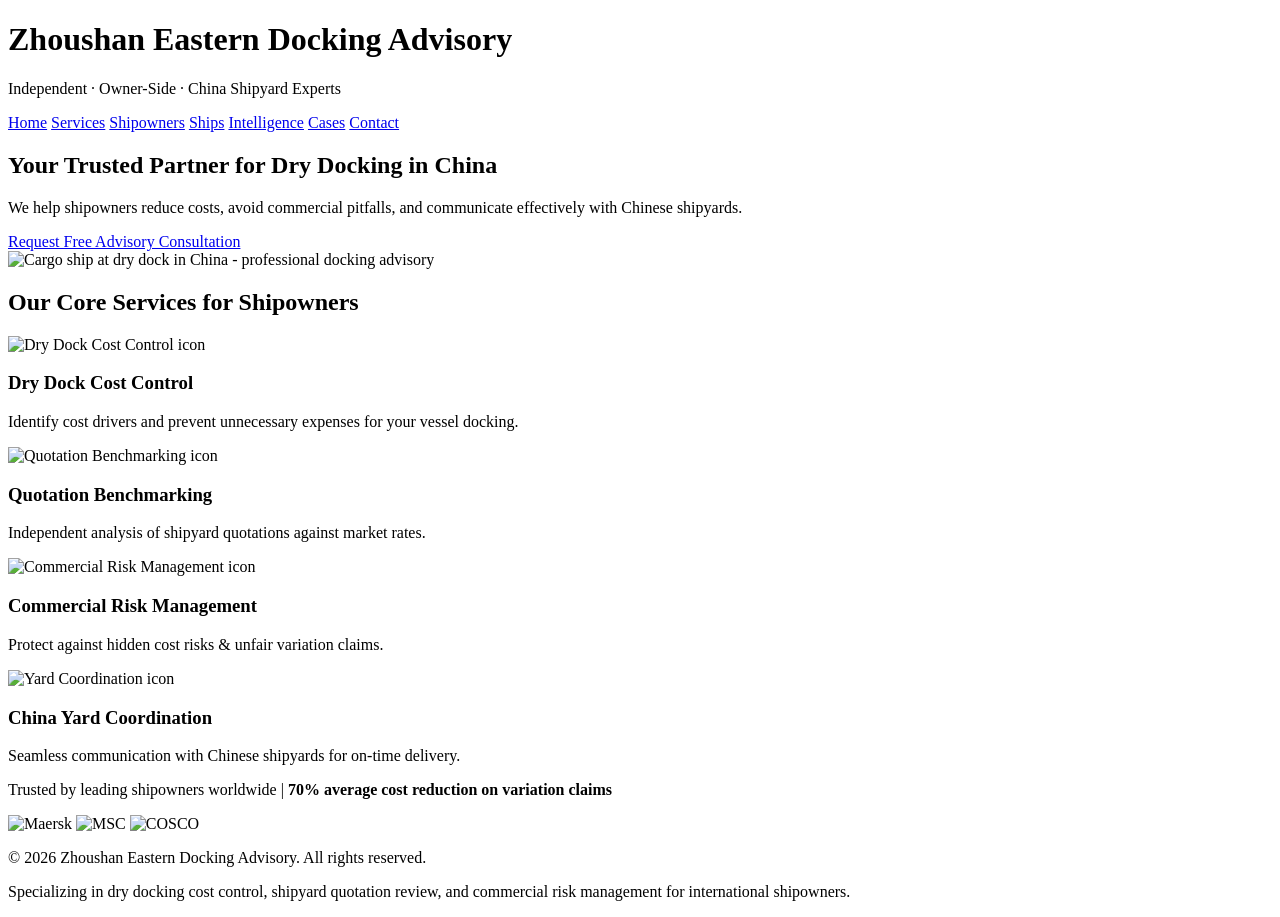
==== commit af641c98: "Add files via upload" ====
--- a/index.html
+++ b/index.html
@@ -3,7 +3,21 @@
 <head>
   <meta charset="UTF-8">
   <meta name="viewport" content="width=device-width, initial-scale=1.0">
-  <title>Zhoushan Eastern Docking Advisory – Home</title>
+  <title>Zhoushan Eastern Docking Advisory – Independent Ship Docking Experts in China</title>
+  <!-- SEO优化标签 -->
+  <meta name="description" content="Zhoushan Eastern Docking Advisory - Independent owner-side experts for dry docking in China. Reduce costs, avoid commercial risks, and optimize shipyard communication.">
+  <meta name="keywords" content="dry docking, China shipyard, shipowner advisory, docking cost control, ship repair, maritime advisory">
+  <meta name="robots" content="index, follow">
+  <meta property="og:title" content="Zhoushan Eastern Docking Advisory - Ship Docking Experts">
+  <meta property="og:description" content="Trusted partner for shipowners to reduce dry docking costs and manage commercial risks with Chinese shipyards.">
+  <meta property="og:type" content="website">
+  <meta property="og:image" content="https://your-domain.com/assets/images/hero-maritime.jpg">
+  <meta name="twitter:card" content="summary_large_image">
+  <meta name="twitter:title" content="Ship Docking Cost Control | Zhoushan Eastern Docking Advisory">
+  <meta name="twitter:description" content="Independent advisory for shipowners on dry docking in China - cost reduction, quotation benchmarking, risk management.">
+  <meta name="twitter:image" content="https://your-domain.com/assets/images/hero-maritime.jpg">
+  <link rel="canonical" href="https://your-domain.com/index.html">
+  
   <link rel="stylesheet" href="assets/style.css">
   <link href="https://fonts.googleapis.com/css2?family=Inter:wght@400;600;700&display=swap" rel="stylesheet">
 </head>
@@ -28,32 +42,51 @@
   </nav>
 
   <main>
+    <!-- 英雄区添加海事背景图 -->
     <section class="hero">
       <div class="container">
         <h2>Your Trusted Partner for Dry Docking in China</h2>
         <p>We help shipowners reduce costs, avoid commercial pitfalls, and communicate effectively with Chinese shipyards.</p>
-        <a href="contact.html" class="btn">Request Advisory</a>
+        <a href="contact.html" class="btn">Request Free Advisory Consultation</a>
+      </div>
+      <!-- 背景图通过CSS设置，此处添加装饰性图片 -->
+      <div class="hero-image">
+        <img src="assets/images/hero-maritime.jpg" alt="Cargo ship at dry dock in China - professional docking advisory" loading="lazy">
       </div>
     </section>
 
     <section class="services-preview container">
-      <h2>Our Services</h2>
+      <h2>Our Core Services for Shipowners</h2>
       <div class="card-grid">
         <div class="card">
+          <img src="assets/images/icon-cost-control.svg" alt="Dry Dock Cost Control icon" class="card-icon" loading="lazy">
           <h3>Dry Dock Cost Control</h3>
-          <p>Identify cost drivers and prevent unnecessary expenses.</p>
+          <p>Identify cost drivers and prevent unnecessary expenses for your vessel docking.</p>
         </div>
         <div class="card">
+          <img src="assets/images/icon-quotation.svg" alt="Quotation Benchmarking icon" class="card-icon" loading="lazy">
           <h3>Quotation Benchmarking</h3>
-          <p>Independent analysis of shipyard quotations.</p>
+          <p>Independent analysis of shipyard quotations against market rates.</p>
         </div>
         <div class="card">
+          <img src="assets/images/icon-risk.svg" alt="Commercial Risk Management icon" class="card-icon" loading="lazy">
           <h3>Commercial Risk Management</h3>
-          <p>Hidden cost risks & variation claims protection.</p>
+          <p>Protect against hidden cost risks & unfair variation claims.</p>
         </div>
         <div class="card">
-          <h3>Yard Coordination</h3>
-          <p>Seamless communication with Chinese yards.</p>
+          <img src="assets/images/icon-coordination.svg" alt="Yard Coordination icon" class="card-icon" loading="lazy">
+          <h3>China Yard Coordination</h3>
+          <p>Seamless communication with Chinese shipyards for on-time delivery.</p>
+        </div>
+      </div>
+      
+      <!-- 新增信任背书区 -->
+      <div class="trust-banner">
+        <p>Trusted by leading shipowners worldwide | <strong>70% average cost reduction on variation claims</strong></p>
+        <div class="trust-logos">
+          <img src="assets/images/logo-maersk.svg" alt="Maersk" loading="lazy">
+          <img src="assets/images/logo-msc.svg" alt="MSC" loading="lazy">
+          <img src="assets/images/logo-cosco.svg" alt="COSCO" loading="lazy">
         </div>
       </div>
     </section>
@@ -62,7 +95,8 @@
   <footer>
     <div class="container">
       <p>© 2026 Zhoushan Eastern Docking Advisory. All rights reserved.</p>
+      <p class="footer-seo">Specializing in dry docking cost control, shipyard quotation review, and commercial risk management for international shipowners.</p>
     </div>
   </footer>
 </body>
-</html>+</html>
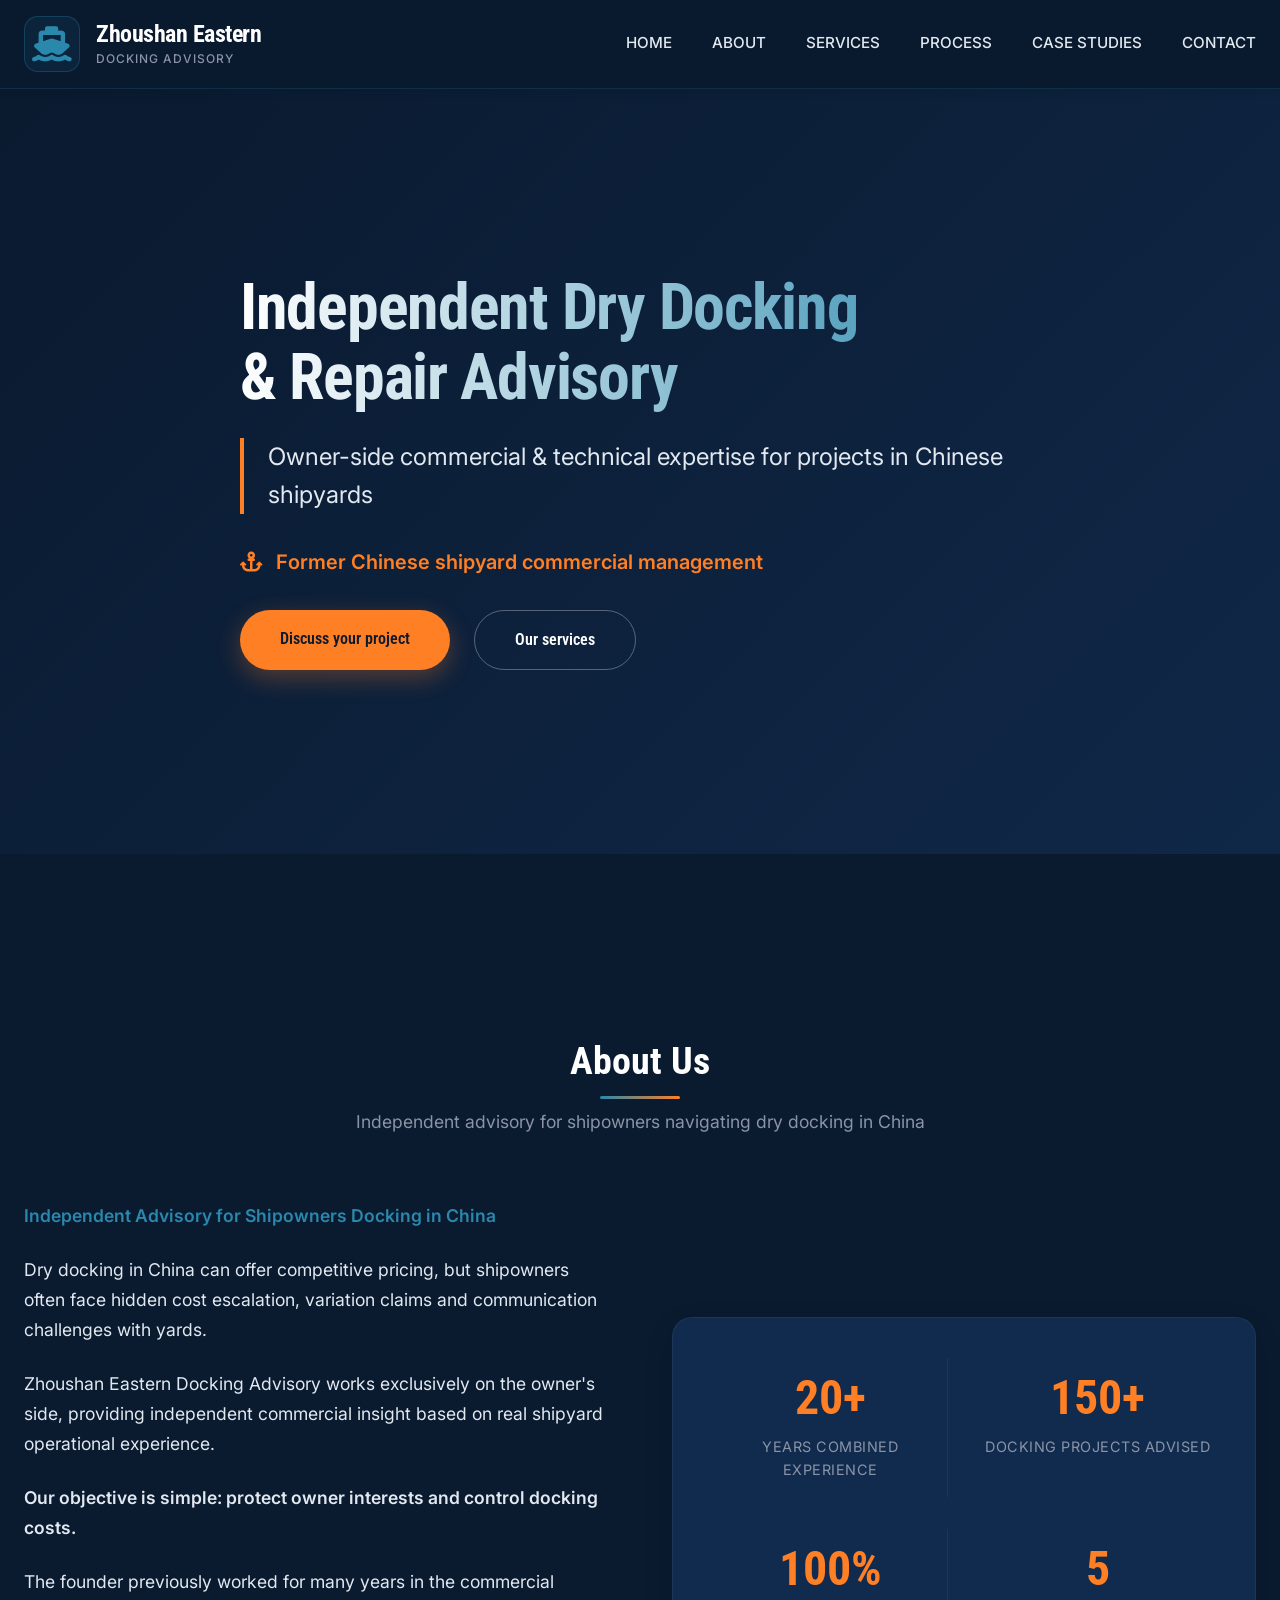
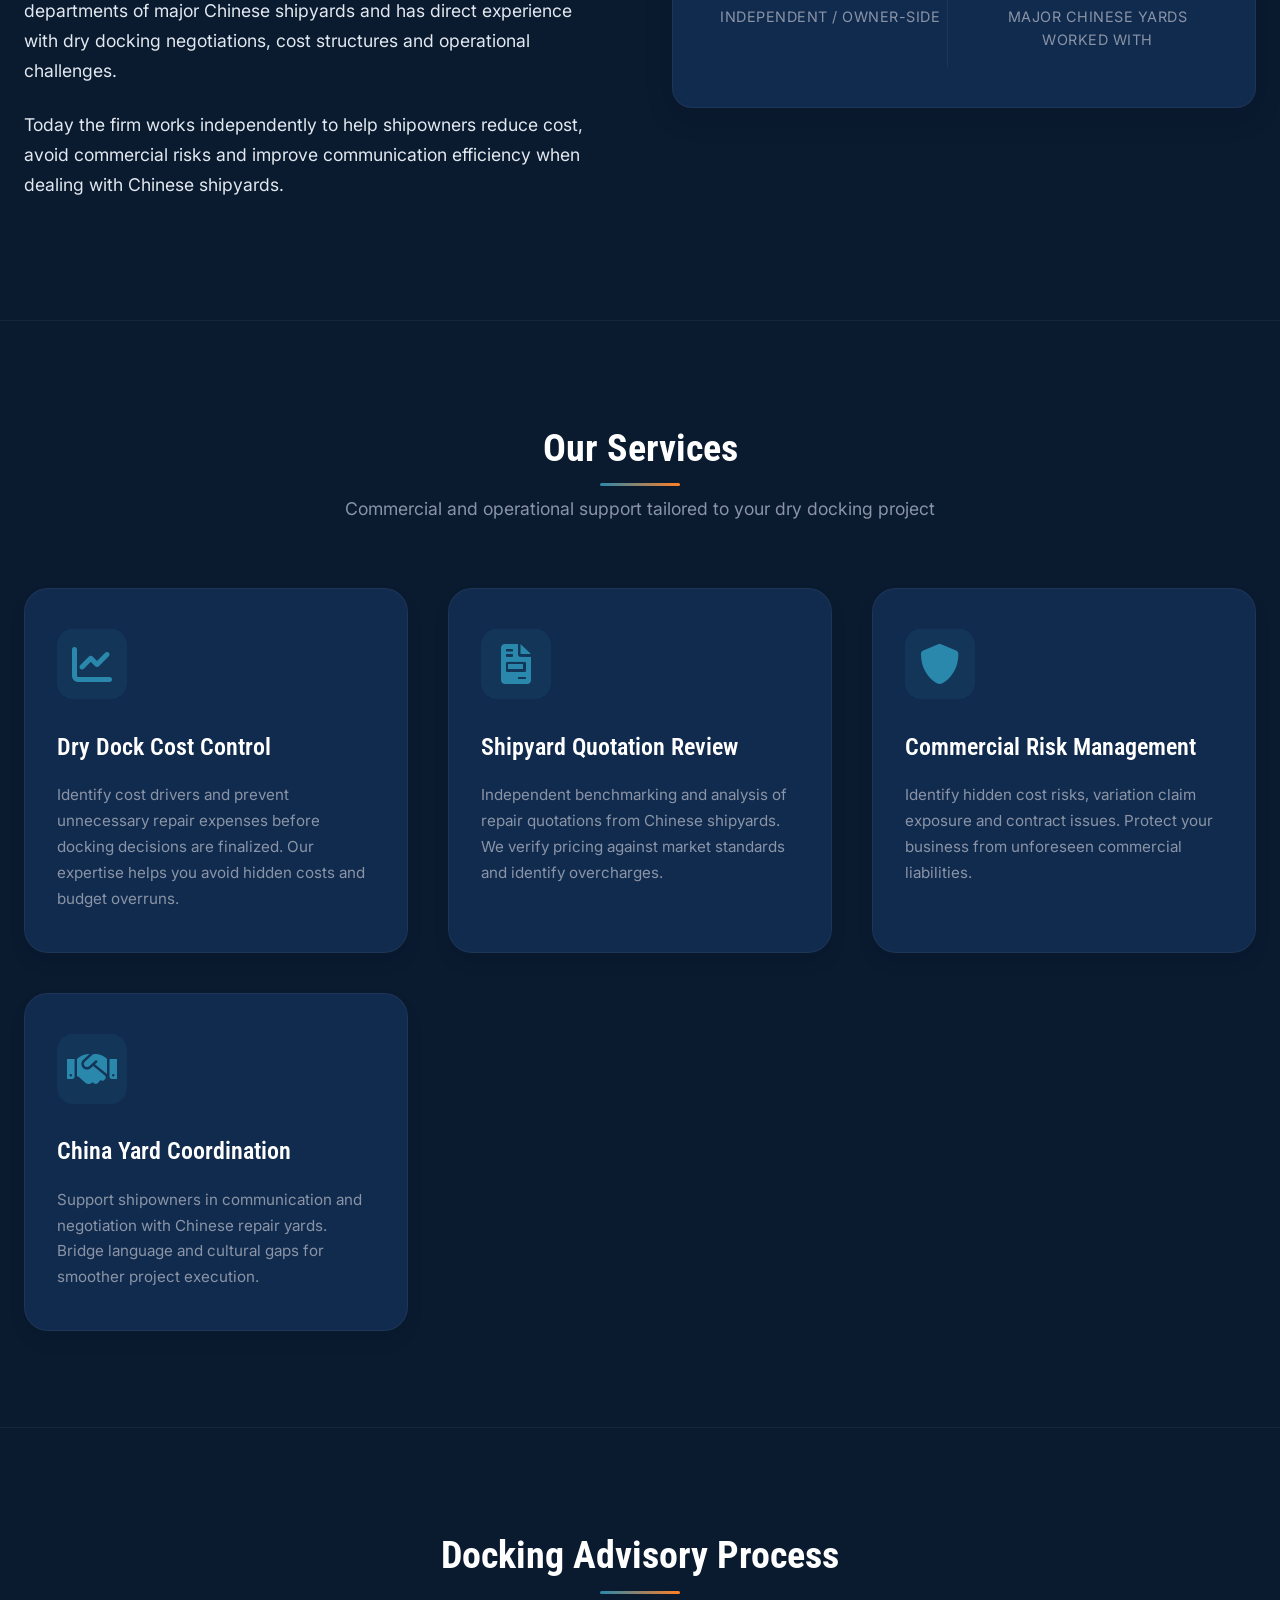
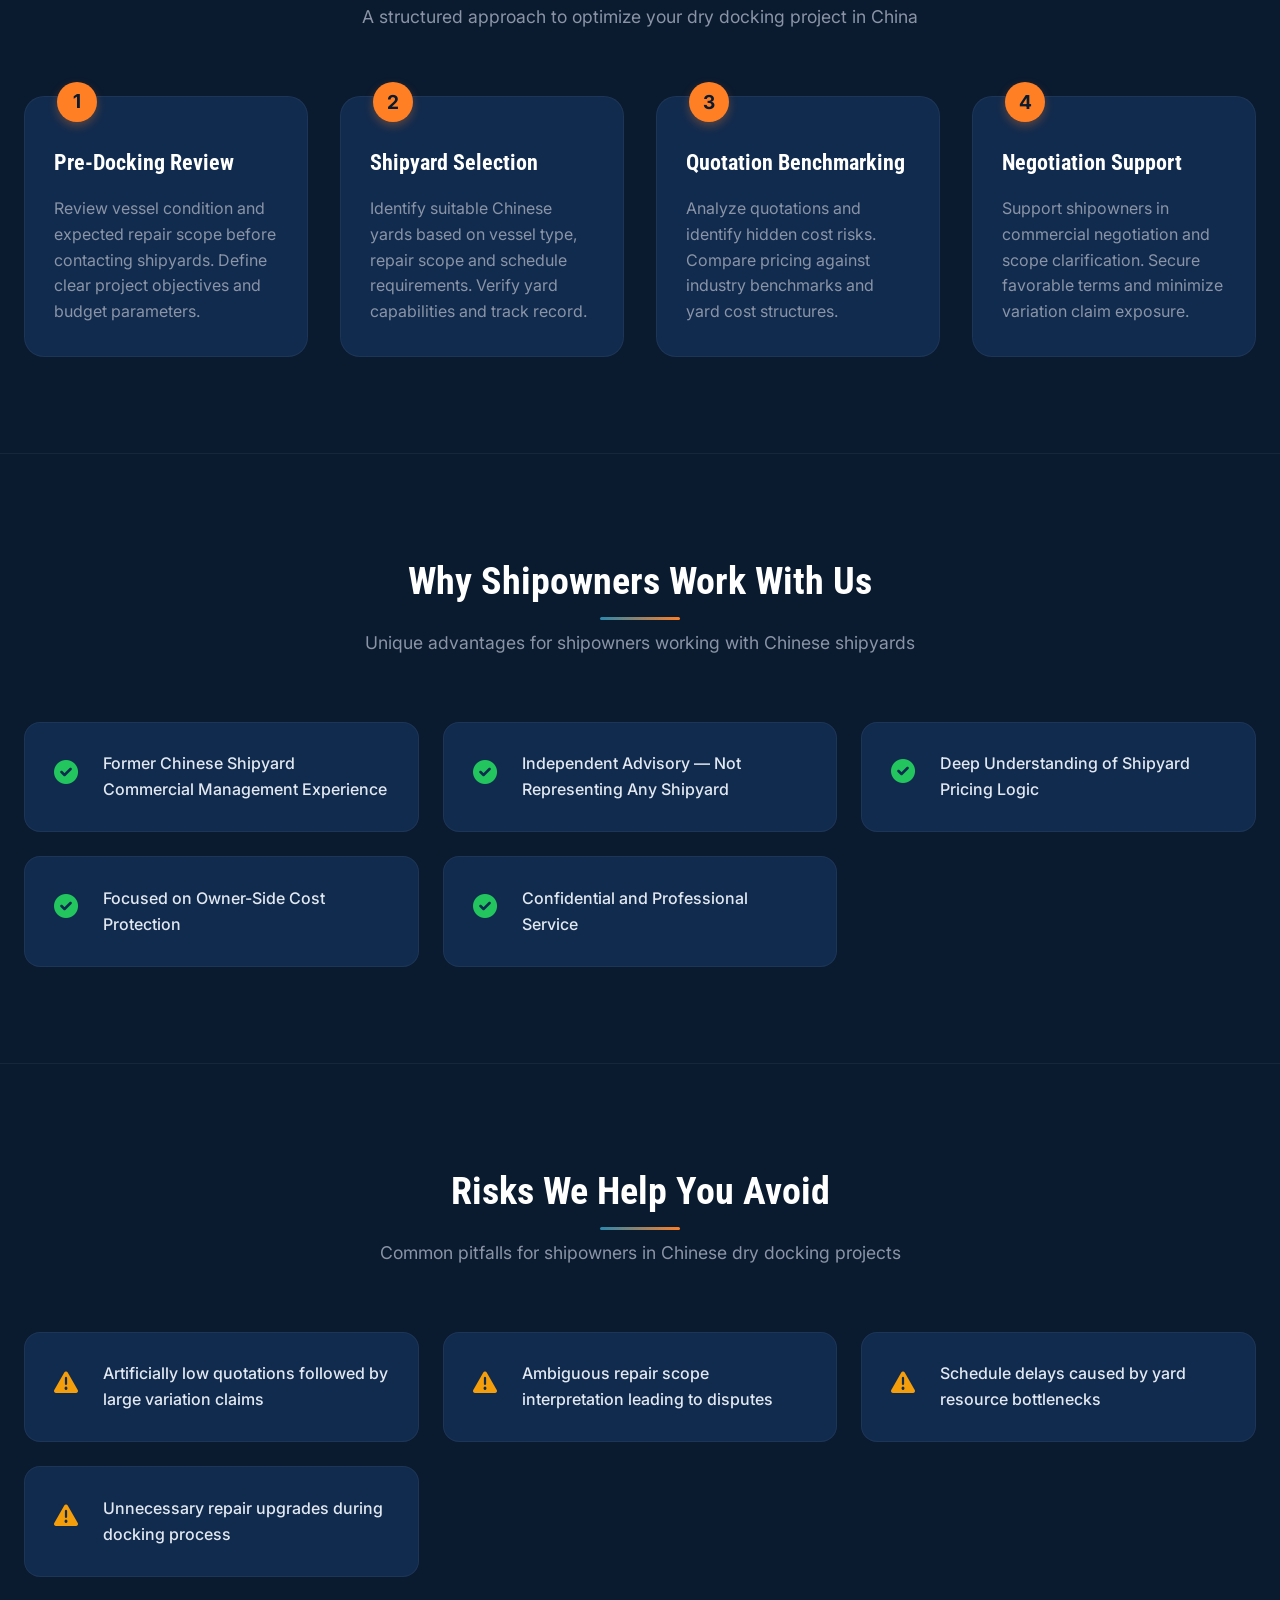
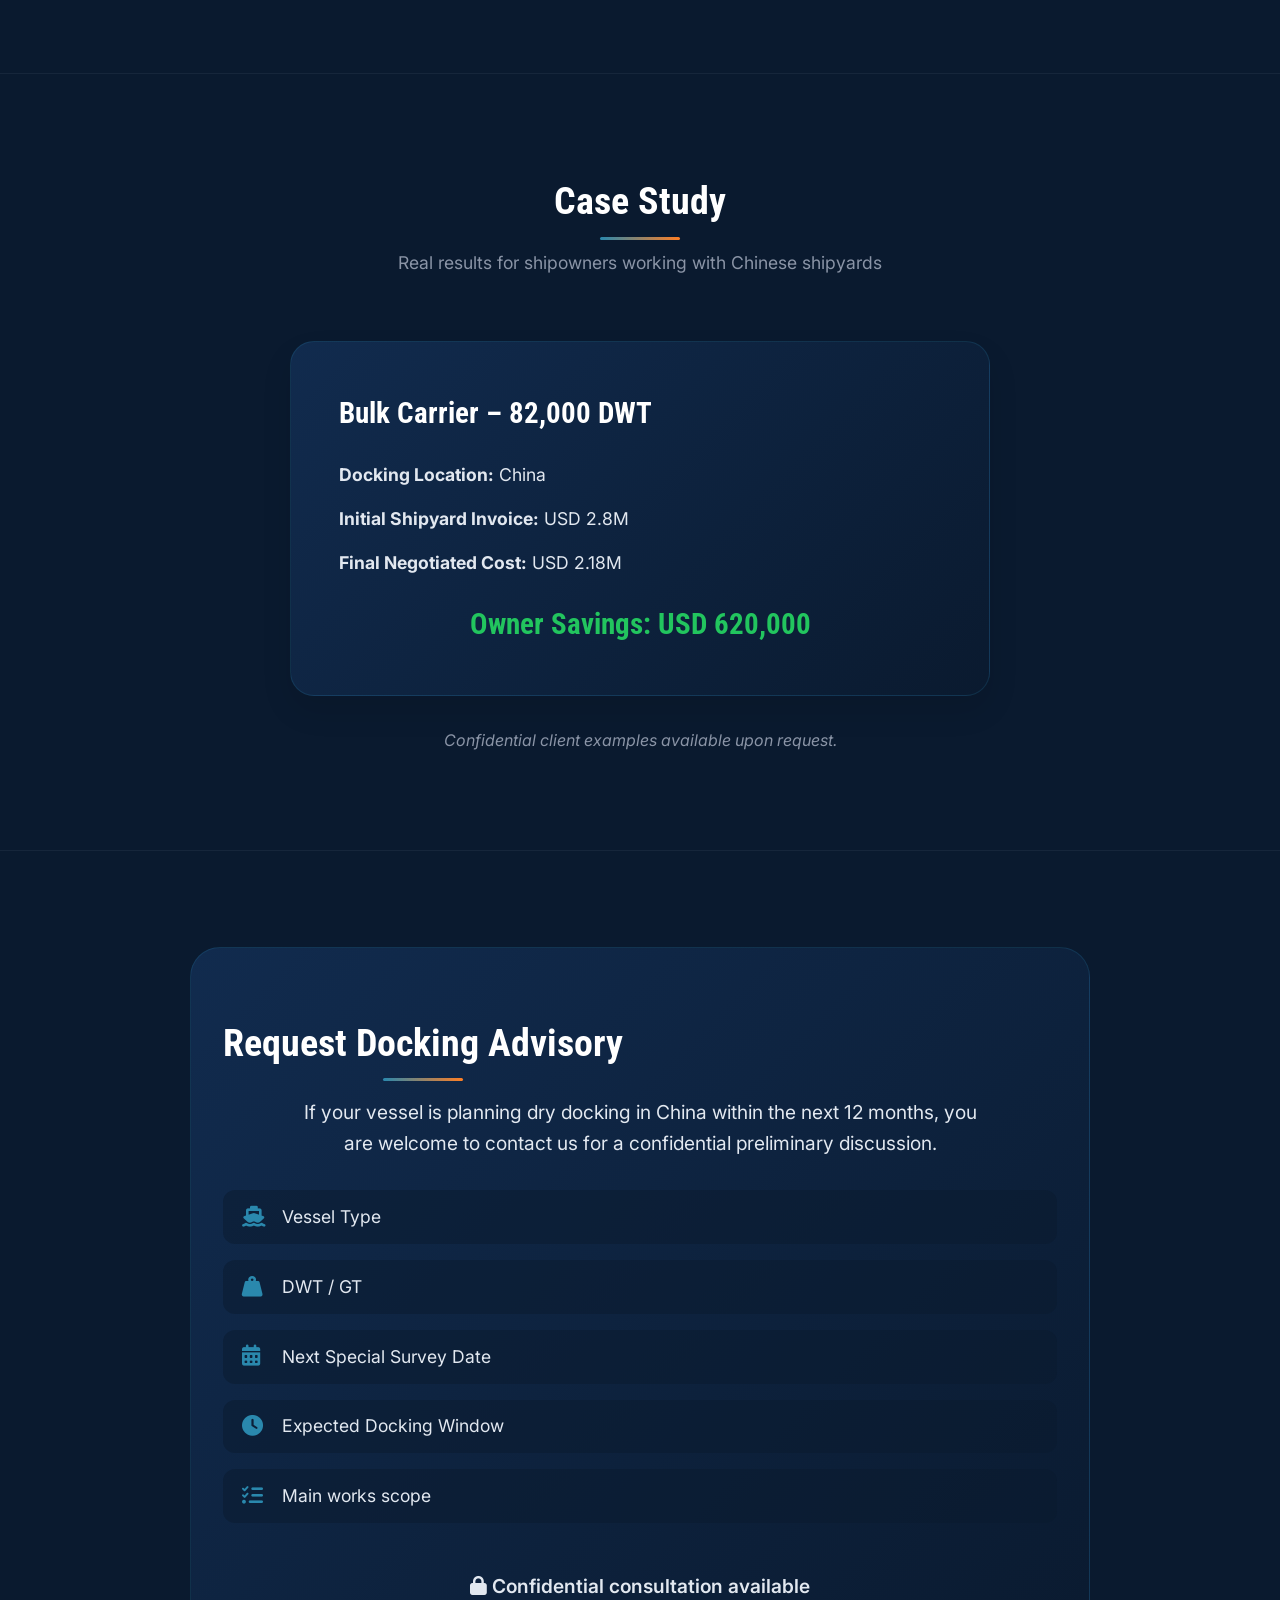
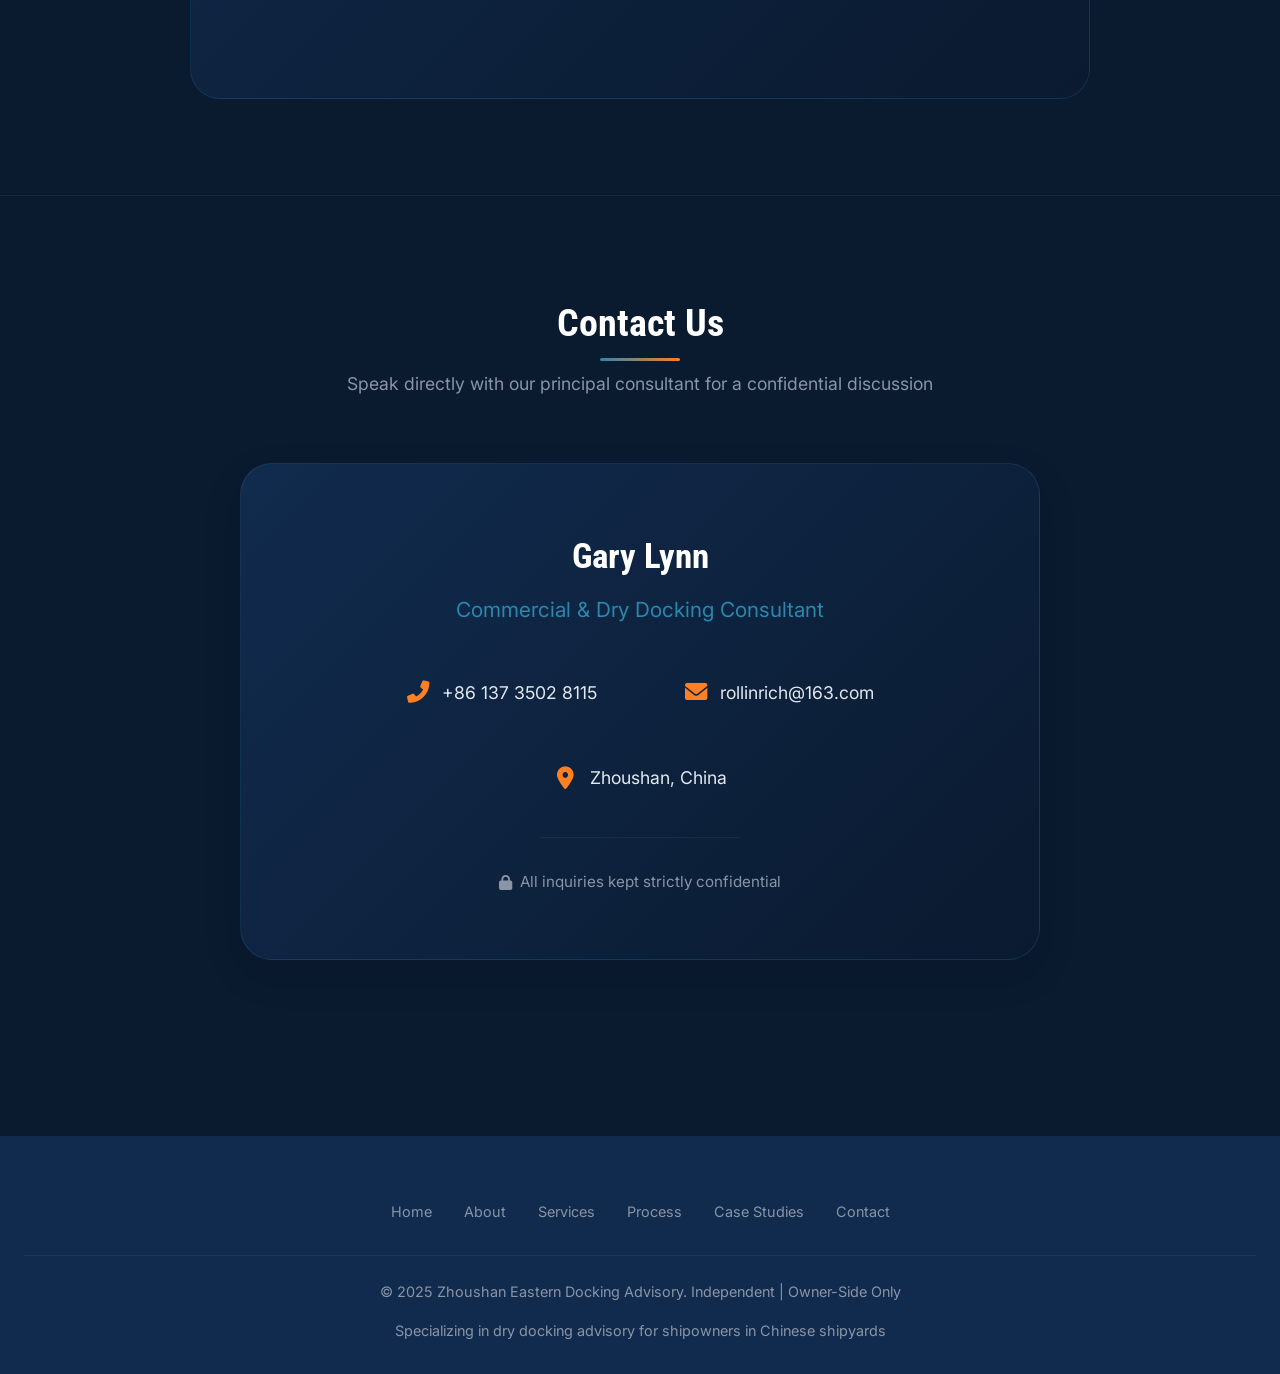
==== commit 196bc864: "Add files via upload" ====
--- a/index.html
+++ b/index.html
@@ -3,100 +3,1187 @@
 <head>
   <meta charset="UTF-8">
   <meta name="viewport" content="width=device-width, initial-scale=1.0">
-  <title>Zhoushan Eastern Docking Advisory – Independent Ship Docking Experts in China</title>
-  <!-- SEO优化标签 -->
-  <meta name="description" content="Zhoushan Eastern Docking Advisory - Independent owner-side experts for dry docking in China. Reduce costs, avoid commercial risks, and optimize shipyard communication.">
-  <meta name="keywords" content="dry docking, China shipyard, shipowner advisory, docking cost control, ship repair, maritime advisory">
+  <title>Zhoushan Eastern Docking Advisory | Dry Docking Consulting China</title>
+  <!-- SEO核心Meta -->
+  <meta name="description" content="Independent dry docking advisory for shipowners in China. Control costs, reduce risks, and optimize shipyard negotiations for dry docking & repair projects.">
+  <meta name="keywords" content="dry docking advisory, ship repair China, shipyard cost control, Zhoushan docking consultant, shipowner dry docking, Chinese shipyard negotiation">
   <meta name="robots" content="index, follow">
-  <meta property="og:title" content="Zhoushan Eastern Docking Advisory - Ship Docking Experts">
-  <meta property="og:description" content="Trusted partner for shipowners to reduce dry docking costs and manage commercial risks with Chinese shipyards.">
+  <meta name="author" content="Zhoushan Eastern Docking Advisory">
+  <!-- Open Graph (社交/搜索展示) -->
+  <meta property="og:title" content="Zhoushan Eastern Docking Advisory | Dry Docking Consulting">
+  <meta property="og:description" content="Independent owner-side dry docking advisory for shipowners working with Chinese shipyards.">
   <meta property="og:type" content="website">
-  <meta property="og:image" content="https://your-domain.com/assets/images/hero-maritime.jpg">
-  <meta name="twitter:card" content="summary_large_image">
-  <meta name="twitter:title" content="Ship Docking Cost Control | Zhoushan Eastern Docking Advisory">
-  <meta name="twitter:description" content="Independent advisory for shipowners on dry docking in China - cost reduction, quotation benchmarking, risk management.">
-  <meta name="twitter:image" content="https://your-domain.com/assets/images/hero-maritime.jpg">
-  <link rel="canonical" href="https://your-domain.com/index.html">
-  
-  <link rel="stylesheet" href="assets/style.css">
-  <link href="https://fonts.googleapis.com/css2?family=Inter:wght@400;600;700&display=swap" rel="stylesheet">
+  <meta property="og:image" content="https://images.unsplash.com/photo-1566576721346-d4a3b4eaeb55?w=1200&h=630&auto=format&fit=crop">
+  <meta property="og:url" content="https://zhoushan-eastern-docking.com">
+  <!-- 结构化数据 (Schema.org) -->
+  <script type="application/ld+json">
+    {
+      "@context": "https://schema.org",
+      "@type": "ProfessionalService",
+      "name": "Zhoushan Eastern Docking Advisory",
+      "description": "Independent dry docking and repair advisory for shipowners working with Chinese shipyards.",
+      "telephone": "+8613735028115",
+      "email": "rollinrich@163.com",
+      "address": {
+        "@type": "PostalAddress",
+        "addressLocality": "Zhoushan",
+        "addressCountry": "CN"
+      },
+      "serviceArea": {
+        "@type": "GeoCircle",
+        "geoMidpoint": {
+          "@type": "GeoCoordinates",
+          "latitude": 29.9875,
+          "longitude": 122.2989
+        },
+        "radius": "5000.0",
+        "unitCode": "KM"
+      },
+      "offers": {
+        "@type": "Service",
+        "name": "Dry Dock Cost Control",
+        "description": "Identify cost drivers and prevent unnecessary repair expenses for dry docking in China."
+      }
+    }
+  </script>
+  <!-- 字体 & 图标 -->
+  <link rel="preconnect" href="https://fonts.googleapis.com">
+  <link rel="preconnect" href="https://fonts.gstatic.com" crossorigin>
+  <link href="https://fonts.googleapis.com/css2?family=Inter:wght@300;400;500;600;700&family=Roboto+Condensed:wght@400;700&display=swap" rel="stylesheet">
+  <link rel="stylesheet" href="https://cdnjs.cloudflare.com/ajax/libs/font-awesome/6.0.0-beta3/css/all.min.css">
+  <style>
+    /* 基础重置 & 全局样式 */
+    * {
+      margin: 0;
+      padding: 0;
+      box-sizing: border-box;
+    }
+
+    :root {
+      /* 海洋主题色彩体系 */
+      --navy-dark: #0A1A2F; /* 深海蓝 */
+      --navy-medium: #112B4E; /* 海军蓝 */
+      --navy-light: #1A3A63; /* 浅海军蓝 */
+      --accent-blue: #2A88AD; /* 船舷蓝 */
+      --accent-orange: #FF7F24; /* 航海橙 */
+      --metal-gray: #8A94A6; /* 金属灰 */
+      --light-gray: #E2E8F0; /* 浅灰 */
+      --white: #FFFFFF;
+      --success-green: #22C55E;
+      --warning-amber: #F59E0B;
+      
+      /* 排版 */
+      --font-primary: 'Inter', sans-serif;
+      --font-secondary: 'Roboto Condensed', sans-serif;
+      --transition: all 0.3s ease;
+    }
+
+    body {
+      font-family: var(--font-primary);
+      background-color: var(--navy-dark);
+      color: var(--light-gray);
+      line-height: 1.6;
+      scroll-behavior: smooth;
+    }
+
+    /* 容器 & 布局 */
+    .container {
+      max-width: 1280px;
+      margin: 0 auto;
+      padding: 0 1.5rem;
+    }
+
+    /* 导航栏 - 固定+粘性 */
+    .navbar {
+      position: sticky;
+      top: 0;
+      z-index: 999;
+      background-color: rgba(10, 26, 47, 0.95);
+      backdrop-filter: blur(10px);
+      -webkit-backdrop-filter: blur(10px);
+      border-bottom: 1px solid rgba(42, 136, 173, 0.2);
+      padding: 1rem 0;
+      box-shadow: 0 2px 10px rgba(0, 0, 0, 0.1);
+    }
+
+    .navbar .container {
+      display: flex;
+      align-items: center;
+      justify-content: space-between;
+      flex-wrap: wrap;
+    }
+
+    /* Logo 区域 - 强化航运视觉 */
+    .logo {
+      display: flex;
+      align-items: center;
+      gap: 1rem;
+      text-decoration: none;
+    }
+
+    .logo-icon {
+      font-size: 2.2rem;
+      color: var(--accent-blue);
+      background: rgba(42, 136, 173, 0.1);
+      width: 56px;
+      height: 56px;
+      border-radius: 14px;
+      display: flex;
+      align-items: center;
+      justify-content: center;
+      border: 1px solid rgba(42, 136, 173, 0.3);
+      transition: var(--transition);
+    }
+
+    .logo:hover .logo-icon {
+      background: rgba(42, 136, 173, 0.2);
+      transform: rotate(5deg);
+    }
+
+    .logo-text {
+      display: flex;
+      flex-direction: column;
+    }
+
+    .logo-text .main {
+      font-weight: 700;
+      font-size: 1.5rem;
+      letter-spacing: -0.02em;
+      color: var(--white);
+      line-height: 1.2;
+      font-family: var(--font-secondary);
+    }
+
+    .logo-text .sub {
+      font-size: 0.75rem;
+      font-weight: 500;
+      color: var(--metal-gray);
+      text-transform: uppercase;
+      letter-spacing: 1px;
+    }
+
+    /* 导航链接 - 优化交互 */
+    .nav-links {
+      display: flex;
+      gap: 2.5rem;
+    }
+
+    .nav-links a {
+      color: var(--light-gray);
+      text-decoration: none;
+      font-weight: 500;
+      font-size: 0.95rem;
+      transition: var(--transition);
+      padding: 0.5rem 0;
+      border-bottom: 2px solid transparent;
+      position: relative;
+    }
+
+    .nav-links a::after {
+      content: '';
+      position: absolute;
+      bottom: 0;
+      left: 0;
+      width: 0;
+      height: 2px;
+      background-color: var(--accent-orange);
+      transition: var(--transition);
+    }
+
+    .nav-links a:hover {
+      color: var(--accent-blue);
+    }
+
+    .nav-links a:hover::after {
+      width: 100%;
+    }
+
+    /* 移动端导航优化 */
+    .mobile-toggle {
+      display: none;
+      font-size: 1.8rem;
+      color: var(--accent-blue);
+      cursor: pointer;
+    }
+
+    @media (max-width: 768px) {
+      .mobile-toggle {
+        display: block;
+      }
+
+      .nav-links {
+        display: none;
+        width: 100%;
+        flex-direction: column;
+        gap: 1rem;
+        padding: 1rem 0;
+        border-top: 1px solid rgba(138, 148, 166, 0.1);
+        margin-top: 1rem;
+      }
+
+      .nav-links.active {
+        display: flex;
+      }
+
+      .navbar .container {
+        flex-direction: row;
+        gap: 0;
+      }
+    }
+
+    /* 英雄区 - 优化视觉层次 & SEO */
+    .hero {
+      position: relative;
+      background-image: url('https://images.unsplash.com/photo-1566576721346-d4a3b4eaeb55?q=80&w=1935&auto=format&fit=crop&ixlib=rb-4.0.3&ixid=M3wxMjA3fDB8MHxwaG90by1wYWdlfHx8fGVufDB8fHx8fA%3D%3D');
+      background-size: cover;
+      background-position: center 40%;
+      background-repeat: no-repeat;
+      min-height: 85vh;
+      display: flex;
+      align-items: center;
+      isolation: isolate;
+      margin-bottom: 5rem;
+    }
+
+    .hero::before {
+      content: '';
+      position: absolute;
+      inset: 0;
+      background: linear-gradient(135deg, rgba(10, 26, 47, 0.9) 0%, rgba(17, 43, 78, 0.8) 100%);
+      z-index: -1;
+    }
+
+    .hero-content {
+      max-width: 800px;
+      padding: 4rem 0;
+    }
+
+    .hero h1 {
+      font-size: clamp(2.5rem, 5vw, 4.5rem);
+      font-weight: 700;
+      line-height: 1.1;
+      letter-spacing: -0.02em;
+      background: linear-gradient(to right, var(--white), var(--accent-blue));
+      -webkit-background-clip: text;
+      -webkit-text-fill-color: transparent;
+      margin-bottom: 1.5rem;
+      font-family: var(--font-secondary);
+    }
+
+    .hero .tagline {
+      font-size: clamp(1.2rem, 2vw, 1.5rem);
+      color: var(--light-gray);
+      margin-bottom: 2rem;
+      border-left: 4px solid var(--accent-orange);
+      padding-left: 1.5rem;
+    }
+
+    .hero .highlight {
+      color: var(--accent-orange);
+      font-weight: 600;
+      font-size: 1.25rem;
+    }
+
+    /* 按钮样式 - 强化CTA */
+    .cta-buttons {
+      display: flex;
+      gap: 1.5rem;
+      flex-wrap: wrap;
+      margin-top: 2rem;
+    }
+
+    .btn {
+      display: inline-block;
+      padding: 1rem 2.5rem;
+      border-radius: 50px;
+      font-weight: 600;
+      text-decoration: none;
+      transition: var(--transition);
+      border: none;
+      cursor: pointer;
+      font-size: 1rem;
+      font-family: var(--font-secondary);
+      text-align: center;
+    }
+
+    .btn-primary {
+      background: var(--accent-orange);
+      color: var(--navy-dark);
+      box-shadow: 0 8px 25px rgba(255, 127, 36, 0.3);
+    }
+
+    .btn-primary:hover {
+      background: #FF9500;
+      transform: translateY(-3px);
+      box-shadow: 0 12px 30px rgba(255, 127, 36, 0.4);
+    }
+
+    .btn-outline {
+      border: 1px solid rgba(255, 255, 255, 0.3);
+      color: var(--white);
+      background: transparent;
+    }
+
+    .btn-outline:hover {
+      background: rgba(42, 136, 173, 0.1);
+      border-color: var(--accent-blue);
+      transform: translateY(-3px);
+    }
+
+    /* 通用章节样式 */
+    .section {
+      padding: 6rem 0;
+      border-bottom: 1px solid rgba(138, 148, 166, 0.1);
+    }
+
+    .section:last-of-type {
+      border-bottom: none;
+    }
+
+    .section-header {
+      text-align: center;
+      margin-bottom: 4rem;
+    }
+
+    .section-title {
+      font-size: clamp(1.8rem, 3vw, 2.5rem);
+      font-weight: 700;
+      color: var(--white);
+      margin-bottom: 1rem;
+      font-family: var(--font-secondary);
+      position: relative;
+      display: inline-block;
+    }
+
+    .section-title::after {
+      content: '';
+      position: absolute;
+      bottom: -8px;
+      left: 50%;
+      transform: translateX(-50%);
+      width: 80px;
+      height: 3px;
+      background: linear-gradient(to right, var(--accent-blue), var(--accent-orange));
+      border-radius: 3px;
+    }
+
+    .section-subtitle {
+      color: var(--metal-gray);
+      font-size: 1.1rem;
+      max-width: 700px;
+      margin: 0 auto;
+      line-height: 1.7;
+    }
+
+    /* About 部分 - 优化布局 & 视觉 */
+    .about-grid {
+      display: grid;
+      grid-template-columns: 1fr 1fr;
+      gap: 4rem;
+      align-items: center;
+    }
+
+    .about-text p {
+      margin-bottom: 1.5rem;
+      color: var(--light-gray);
+      font-size: 1.1rem;
+      line-height: 1.7;
+    }
+
+    .about-text strong {
+      color: var(--accent-blue);
+      font-weight: 600;
+    }
+
+    .stats {
+      display: grid;
+      grid-template-columns: repeat(2, 1fr);
+      gap: 2rem;
+      background: var(--navy-medium);
+      padding: 2.5rem;
+      border-radius: 20px;
+      border: 1px solid rgba(138, 148, 166, 0.1);
+      box-shadow: 0 10px 30px rgba(0, 0, 0, 0.1);
+    }
+
+    .stat-item {
+      text-align: center;
+      padding: 1rem 0;
+      border-right: 1px solid rgba(138, 148, 166, 0.1);
+    }
+
+    .stat-item:last-child, .stat-item:nth-child(2) {
+      border-right: none;
+    }
+
+    .stat-number {
+      font-size: clamp(2rem, 4vw, 3rem);
+      font-weight: 700;
+      color: var(--accent-orange);
+      line-height: 1;
+      font-family: var(--font-secondary);
+    }
+
+    .stat-label {
+      color: var(--metal-gray);
+      font-size: 0.9rem;
+      text-transform: uppercase;
+      letter-spacing: 0.5px;
+      margin-top: 0.8rem;
+    }
+
+    @media (max-width: 900px) {
+      .about-grid {
+        grid-template-columns: 1fr;
+        gap: 3rem;
+      }
+
+      .stats {
+        grid-template-columns: 1fr;
+      }
+
+      .stat-item {
+        border-right: none;
+        border-bottom: 1px solid rgba(138, 148, 166, 0.1);
+        padding-bottom: 1.5rem;
+      }
+
+      .stat-item:last-child {
+        border-bottom: none;
+        padding-bottom: 0;
+      }
+    }
+
+    /* 服务卡片 - 优化视觉 & 交互 */
+    .cards-grid {
+      display: grid;
+      grid-template-columns: repeat(auto-fit, minmax(300px, 1fr));
+      gap: 2.5rem;
+      margin-top: 2rem;
+    }
+
+    .service-card {
+      background: var(--navy-medium);
+      border-radius: 24px;
+      padding: 2.5rem 2rem;
+      border: 1px solid rgba(138, 148, 166, 0.1);
+      transition: var(--transition);
+      box-shadow: 0 10px 20px rgba(0, 0, 0, 0.05);
+      height: 100%;
+      display: flex;
+      flex-direction: column;
+    }
+
+    .service-card:hover {
+      transform: translateY(-10px);
+      border-color: var(--accent-blue);
+      box-shadow: 0 20px 40px rgba(0, 0, 0, 0.1);
+    }
+
+    .card-icon {
+      font-size: 2.5rem;
+      color: var(--accent-blue);
+      margin-bottom: 1.8rem;
+      background: rgba(42, 136, 173, 0.1);
+      width: 70px;
+      height: 70px;
+      border-radius: 16px;
+      display: flex;
+      align-items: center;
+      justify-content: center;
+    }
+
+    .service-card h3 {
+      font-size: 1.5rem;
+      font-weight: 600;
+      margin-bottom: 1rem;
+      color: var(--white);
+      font-family: var(--font-secondary);
+    }
+
+    .service-card p {
+      color: var(--metal-gray);
+      font-size: 0.95rem;
+      line-height: 1.7;
+      flex-grow: 1;
+    }
+
+    /* 流程卡片 */
+    .process-grid {
+      display: grid;
+      grid-template-columns: repeat(auto-fit, minmax(250px, 1fr));
+      gap: 2rem;
+      margin-top: 2rem;
+    }
+
+    .process-card {
+      background: var(--navy-medium);
+      border-radius: 20px;
+      padding: 2rem 1.8rem;
+      border: 1px solid rgba(138, 148, 166, 0.1);
+      position: relative;
+      transition: var(--transition);
+    }
+
+    .process-card::before {
+      content: attr(data-step);
+      position: absolute;
+      top: -15px;
+      left: 2rem;
+      background: var(--accent-orange);
+      color: var(--navy-dark);
+      width: 40px;
+      height: 40px;
+      border-radius: 50%;
+      display: flex;
+      align-items: center;
+      justify-content: center;
+      font-weight: 700;
+      font-size: 1.2rem;
+      box-shadow: 0 4px 10px rgba(255, 127, 36, 0.3);
+    }
+
+    .process-card:hover {
+      border-color: var(--accent-orange);
+      transform: translateY(-5px);
+    }
+
+    .process-card h3 {
+      color: var(--white);
+      font-size: 1.4rem;
+      margin-bottom: 1rem;
+      padding-top: 1rem;
+      font-family: var(--font-secondary);
+    }
+
+    .process-card p {
+      color: var(--metal-gray);
+      line-height: 1.6;
+    }
+
+    /* 列表样式 - 优化视觉 */
+    .list-columns {
+      display: grid;
+      grid-template-columns: repeat(auto-fit, minmax(300px, 1fr));
+      gap: 1.5rem;
+    }
+
+    .list-item {
+      display: flex;
+      gap: 1.2rem;
+      align-items: flex-start;
+      background: var(--navy-medium);
+      padding: 1.8rem;
+      border-radius: 16px;
+      border: 1px solid rgba(138, 148, 166, 0.1);
+      transition: var(--transition);
+    }
+
+    .list-item:hover {
+      border-color: var(--accent-blue);
+      transform: translateX(5px);
+    }
+
+    .list-icon {
+      color: var(--success-green);
+      font-size: 1.5rem;
+      min-width: 30px;
+      margin-top: 2px;
+    }
+
+    .list-icon.warning {
+      color: var(--warning-amber);
+    }
+
+    .list-text {
+      color: var(--light-gray);
+      font-weight: 500;
+      line-height: 1.6;
+    }
+
+    /* 案例研究 */
+    .case-study {
+      max-width: 700px;
+      margin: 0 auto;
+      background: linear-gradient(135deg, var(--navy-medium), var(--navy-dark));
+      border-radius: 24px;
+      padding: 3rem;
+      border: 1px solid rgba(42, 136, 173, 0.2);
+      box-shadow: 0 15px 30px rgba(0, 0, 0, 0.1);
+    }
+
+    .case-study h3 {
+      color: var(--white);
+      font-size: 1.8rem;
+      margin-bottom: 1.5rem;
+      font-family: var(--font-secondary);
+    }
+
+    .case-study p {
+      margin-bottom: 1rem;
+      color: var(--light-gray);
+      font-size: 1.1rem;
+    }
+
+    .case-study .highlight {
+      color: var(--success-green);
+      font-weight: 700;
+      font-size: 1.8rem;
+      margin-top: 1.5rem;
+      display: block;
+      text-align: center;
+      font-family: var(--font-secondary);
+    }
+
+    .case-note {
+      text-align: center;
+      margin-top: 2rem;
+      color: var(--metal-gray);
+      font-style: italic;
+    }
+
+    /* 咨询请求部分 */
+    .request-section {
+      background: linear-gradient(135deg, var(--navy-medium), var(--navy-dark));
+      border-radius: 30px;
+      padding: 4rem 2rem;
+      margin: 0 auto;
+      max-width: 900px;
+      border: 1px solid rgba(42, 136, 173, 0.2);
+    }
+
+    .request-section h2 {
+      text-align: center;
+      margin-bottom: 1.5rem;
+    }
+
+    .request-section p {
+      font-size: 1.2rem;
+      color: var(--light-gray);
+      margin-bottom: 2rem;
+      text-align: center;
+      max-width: 700px;
+      margin-left: auto;
+      margin-right: auto;
+    }
+
+    .request-list {
+      list-style: none;
+      margin: 2rem 0 3rem;
+    }
+
+    .request-list li {
+      margin: 1rem 0;
+      display: flex;
+      align-items: center;
+      gap: 1rem;
+      font-size: 1.1rem;
+      color: var(--light-gray);
+      padding: 0.8rem 1.2rem;
+      background: rgba(10, 26, 47, 0.5);
+      border-radius: 12px;
+    }
+
+    .request-list li i {
+      color: var(--accent-blue);
+      width: 24px;
+      font-size: 1.3rem;
+    }
+
+    .request-note {
+      color: var(--success-green);
+      font-size: 1.2rem;
+      text-align: center;
+      font-weight: 600;
+    }
+
+    /* 联系卡片 */
+    .contact-card {
+      background: linear-gradient(135deg, var(--navy-medium), var(--navy-dark));
+      border-radius: 32px;
+      padding: 4rem 2rem;
+      border: 1px solid rgba(42, 136, 173, 0.2);
+      text-align: center;
+      max-width: 800px;
+      margin: 0 auto;
+      box-shadow: 0 15px 40px rgba(0, 0, 0, 0.1);
+    }
+
+    .contact-name {
+      font-size: 2.2rem;
+      font-weight: 700;
+      color: var(--white);
+      margin-bottom: 0.5rem;
+      font-family: var(--font-secondary);
+    }
+
+    .contact-title {
+      color: var(--accent-blue);
+      font-size: 1.3rem;
+      margin-bottom: 2.5rem;
+    }
+
+    .contact-details {
+      display: flex;
+      flex-wrap: wrap;
+      justify-content: center;
+      gap: 2rem 3rem;
+      margin-top: 2rem;
+    }
+
+    .contact-item {
+      display: flex;
+      align-items: center;
+      gap: 0.75rem;
+      color: var(--light-gray);
+      text-decoration: none;
+      font-size: 1.1rem;
+      transition: var(--transition);
+      padding: 0.8rem 1.2rem;
+      border-radius: 10px;
+    }
+
+    .contact-item i {
+      color: var(--accent-orange);
+      width: 24px;
+      font-size: 1.4rem;
+    }
+
+    .contact-item:hover {
+      color: var(--white);
+      background: rgba(42, 136, 173, 0.1);
+      transform: translateY(-3px);
+    }
+
+    .confidential-note {
+      color: var(--metal-gray);
+      margin-top: 2rem;
+      font-size: 0.95rem;
+      display: flex;
+      align-items: center;
+      justify-content: center;
+      gap: 0.5rem;
+    }
+
+    /* 页脚 */
+    .footer {
+      background: var(--navy-medium);
+      text-align: center;
+      padding: 4rem 0 2rem;
+      color: var(--metal-gray);
+      font-size: 0.9rem;
+      margin-top: 5rem;
+    }
+
+    .footer-links {
+      display: flex;
+      justify-content: center;
+      gap: 2rem;
+      margin-bottom: 2rem;
+      flex-wrap: wrap;
+    }
+
+    .footer-links a {
+      color: var(--metal-gray);
+      text-decoration: none;
+      transition: var(--transition);
+    }
+
+    .footer-links a:hover {
+      color: var(--accent-orange);
+    }
+
+    .footer-copyright {
+      margin-top: 2rem;
+      padding-top: 1.5rem;
+      border-top: 1px solid rgba(138, 148, 166, 0.1);
+    }
+
+    /* 辅助样式 */
+    .highlight-green {
+      color: var(--success-green);
+      font-weight: 600;
+    }
+
+    hr {
+      border: none;
+      border-top: 1px solid rgba(138, 148, 166, 0.1);
+      margin: 2rem 0;
+      max-width: 200px;
+      margin-left: auto;
+      margin-right: auto;
+    }
+
+    /* 平滑滚动 */
+    html {
+      scroll-behavior: smooth;
+    }
+
+    /* 加载动画 */
+    @keyframes fadeIn {
+      from { opacity: 0; transform: translateY(20px); }
+      to { opacity: 1; transform: translateY(0); }
+    }
+
+    .section {
+      animation: fadeIn 0.6s ease forwards;
+    }
+
+    .service-card, .process-card, .list-item {
+      animation: fadeIn 0.6s ease forwards;
+      opacity: 0;
+    }
+
+    .service-card:nth-child(1) { animation-delay: 0.1s; }
+    .service-card:nth-child(2) { animation-delay: 0.2s; }
+    .service-card:nth-child(3) { animation-delay: 0.3s; }
+    .service-card:nth-child(4) { animation-delay: 0.4s; }
+  </style>
 </head>
 <body>
-  <header>
+  <!-- 导航栏 -->
+  <nav class="navbar">
     <div class="container">
-      <h1>Zhoushan Eastern Docking Advisory</h1>
-      <p class="tagline">Independent · Owner-Side · China Shipyard Experts</p>
+      <a href="#home" class="logo">
+        <div class="logo-icon">
+          <i class="fas fa-ship"></i>
+        </div>
+        <div class="logo-text">
+          <span class="main">Zhoushan Eastern</span>
+          <span class="sub">DOCKING ADVISORY</span>
+        </div>
+      </a>
+      
+      <div class="mobile-toggle" id="mobileToggle">
+        <i class="fas fa-bars"></i>
+      </div>
+      
+      <div class="nav-links" id="navLinks">
+        <a href="#home">HOME</a>
+        <a href="#about">ABOUT</a>
+        <a href="#services">SERVICES</a>
+        <a href="#process">PROCESS</a>
+        <a href="#casestudies">CASE STUDIES</a>
+        <a href="#contact">CONTACT</a>
+      </div>
+    </div>
+  </nav>
+
+  <!-- 英雄区 -->
+  <header id="home" class="hero">
+    <div class="container hero-content">
+      <h1>Independent Dry Docking<br>& Repair Advisory</h1>
+      <p class="tagline">Owner-side commercial & technical expertise for projects in Chinese shipyards</p>
+      <p class="highlight"><i class="fas fa-anchor" style="margin-right: 8px;"></i> Former Chinese shipyard commercial management</p>
+      <div class="cta-buttons">
+        <a href="#contact" class="btn btn-primary">Discuss your project</a>
+        <a href="#services" class="btn btn-outline">Our services</a>
+      </div>
     </div>
   </header>
 
-  <nav>
-    <div class="container">
-      <a href="index.html">Home</a>
-      <a href="services.html">Services</a>
-      <a href="shipowners.html">Shipowners</a>
-      <a href="ships.html">Ships</a>
-      <a href="intelligence.html">Intelligence</a>
-      <a href="cases.html">Cases</a>
-      <a href="contact.html">Contact</a>
-    </div>
-  </nav>
-
   <main>
-    <!-- 英雄区添加海事背景图 -->
-    <section class="hero">
+    <!-- About 部分 -->
+    <section id="about" class="section">
       <div class="container">
-        <h2>Your Trusted Partner for Dry Docking in China</h2>
-        <p>We help shipowners reduce costs, avoid commercial pitfalls, and communicate effectively with Chinese shipyards.</p>
-        <a href="contact.html" class="btn">Request Free Advisory Consultation</a>
-      </div>
-      <!-- 背景图通过CSS设置，此处添加装饰性图片 -->
-      <div class="hero-image">
-        <img src="assets/images/hero-maritime.jpg" alt="Cargo ship at dry dock in China - professional docking advisory" loading="lazy">
+        <div class="section-header">
+          <h2 class="section-title">About Us</h2>
+          <p class="section-subtitle">Independent advisory for shipowners navigating dry docking in China</p>
+        </div>
+        <div class="about-grid">
+          <div class="about-text">
+            <p><strong>Independent Advisory for Shipowners Docking in China</strong></p>
+            <p>Dry docking in China can offer competitive pricing, but shipowners often face hidden cost escalation, variation claims and communication challenges with yards.</p>
+            <p>Zhoushan Eastern Docking Advisory works exclusively on the owner's side, providing independent commercial insight based on real shipyard operational experience.</p>
+            <p class="highlight-green">Our objective is simple: protect owner interests and control docking costs.</p>
+            <p>The founder previously worked for many years in the commercial departments of major Chinese shipyards and has direct experience with dry docking negotiations, cost structures and operational challenges.</p>
+            <p>Today the firm works independently to help shipowners reduce cost, avoid commercial risks and improve communication efficiency when dealing with Chinese shipyards.</p>
+          </div>
+          <div class="stats">
+            <div class="stat-item">
+              <div class="stat-number">20+</div>
+              <div class="stat-label">Years combined experience</div>
+            </div>
+            <div class="stat-item">
+              <div class="stat-number">150+</div>
+              <div class="stat-label">Docking projects advised</div>
+            </div>
+            <div class="stat-item">
+              <div class="stat-number">100%</div>
+              <div class="stat-label">Independent / owner-side</div>
+            </div>
+            <div class="stat-item">
+              <div class="stat-number">5</div>
+              <div class="stat-label">Major Chinese yards worked with</div>
+            </div>
+          </div>
+        </div>
       </div>
     </section>
 
-    <section class="services-preview container">
-      <h2>Our Core Services for Shipowners</h2>
-      <div class="card-grid">
-        <div class="card">
-          <img src="assets/images/icon-cost-control.svg" alt="Dry Dock Cost Control icon" class="card-icon" loading="lazy">
-          <h3>Dry Dock Cost Control</h3>
-          <p>Identify cost drivers and prevent unnecessary expenses for your vessel docking.</p>
-        </div>
-        <div class="card">
-          <img src="assets/images/icon-quotation.svg" alt="Quotation Benchmarking icon" class="card-icon" loading="lazy">
-          <h3>Quotation Benchmarking</h3>
-          <p>Independent analysis of shipyard quotations against market rates.</p>
-        </div>
-        <div class="card">
-          <img src="assets/images/icon-risk.svg" alt="Commercial Risk Management icon" class="card-icon" loading="lazy">
-          <h3>Commercial Risk Management</h3>
-          <p>Protect against hidden cost risks & unfair variation claims.</p>
-        </div>
-        <div class="card">
-          <img src="assets/images/icon-coordination.svg" alt="Yard Coordination icon" class="card-icon" loading="lazy">
-          <h3>China Yard Coordination</h3>
-          <p>Seamless communication with Chinese shipyards for on-time delivery.</p>
-        </div>
-      </div>
-      
-      <!-- 新增信任背书区 -->
-      <div class="trust-banner">
-        <p>Trusted by leading shipowners worldwide | <strong>70% average cost reduction on variation claims</strong></p>
-        <div class="trust-logos">
-          <img src="assets/images/logo-maersk.svg" alt="Maersk" loading="lazy">
-          <img src="assets/images/logo-msc.svg" alt="MSC" loading="lazy">
-          <img src="assets/images/logo-cosco.svg" alt="COSCO" loading="lazy">
+    <!-- Services 部分 -->
+    <section id="services" class="section">
+      <div class="container">
+        <div class="section-header">
+          <h2 class="section-title">Our Services</h2>
+          <p class="section-subtitle">Commercial and operational support tailored to your dry docking project</p>
+        </div>
+        <div class="cards-grid">
+          <div class="service-card">
+            <div class="card-icon"><i class="fas fa-chart-line"></i></div>
+            <h3>Dry Dock Cost Control</h3>
+            <p>Identify cost drivers and prevent unnecessary repair expenses before docking decisions are finalized. Our expertise helps you avoid hidden costs and budget overruns.</p>
+          </div>
+          <div class="service-card">
+            <div class="card-icon"><i class="fas fa-file-invoice"></i></div>
+            <h3>Shipyard Quotation Review</h3>
+            <p>Independent benchmarking and analysis of repair quotations from Chinese shipyards. We verify pricing against market standards and identify overcharges.</p>
+          </div>
+          <div class="service-card">
+            <div class="card-icon"><i class="fas fa-shield-alt"></i></div>
+            <h3>Commercial Risk Management</h3>
+            <p>Identify hidden cost risks, variation claim exposure and contract issues. Protect your business from unforeseen commercial liabilities.</p>
+          </div>
+          <div class="service-card">
+            <div class="card-icon"><i class="fas fa-handshake"></i></div>
+            <h3>China Yard Coordination</h3>
+            <p>Support shipowners in communication and negotiation with Chinese repair yards. Bridge language and cultural gaps for smoother project execution.</p>
+          </div>
+        </div>
+      </div>
+    </section>
+
+    <!-- 流程部分 -->
+    <section id="process" class="section">
+      <div class="container">
+        <div class="section-header">
+          <h2 class="section-title">Docking Advisory Process</h2>
+          <p class="section-subtitle">A structured approach to optimize your dry docking project in China</p>
+        </div>
+        <div class="process-grid">
+          <div class="process-card" data-step="1">
+            <h3>Pre-Docking Review</h3>
+            <p>Review vessel condition and expected repair scope before contacting shipyards. Define clear project objectives and budget parameters.</p>
+          </div>
+          <div class="process-card" data-step="2">
+            <h3>Shipyard Selection</h3>
+            <p>Identify suitable Chinese yards based on vessel type, repair scope and schedule requirements. Verify yard capabilities and track record.</p>
+          </div>
+          <div class="process-card" data-step="3">
+            <h3>Quotation Benchmarking</h3>
+            <p>Analyze quotations and identify hidden cost risks. Compare pricing against industry benchmarks and yard cost structures.</p>
+          </div>
+          <div class="process-card" data-step="4">
+            <h3>Negotiation Support</h3>
+            <p>Support shipowners in commercial negotiation and scope clarification. Secure favorable terms and minimize variation claim exposure.</p>
+          </div>
+        </div>
+      </div>
+    </section>
+
+    <!-- 优势部分 -->
+    <section class="section">
+      <div class="container">
+        <div class="section-header">
+          <h2 class="section-title">Why Shipowners Work With Us</h2>
+          <p class="section-subtitle">Unique advantages for shipowners working with Chinese shipyards</p>
+        </div>
+        <div class="list-columns">
+          <div class="list-item">
+            <div class="list-icon"><i class="fas fa-check-circle"></i></div>
+            <div class="list-text">Former Chinese Shipyard Commercial Management Experience</div>
+          </div>
+          <div class="list-item">
+            <div class="list-icon"><i class="fas fa-check-circle"></i></div>
+            <div class="list-text">Independent Advisory — Not Representing Any Shipyard</div>
+          </div>
+          <div class="list-item">
+            <div class="list-icon"><i class="fas fa-check-circle"></i></div>
+            <div class="list-text">Deep Understanding of Shipyard Pricing Logic</div>
+          </div>
+          <div class="list-item">
+            <div class="list-icon"><i class="fas fa-check-circle"></i></div>
+            <div class="list-text">Focused on Owner-Side Cost Protection</div>
+          </div>
+          <div class="list-item">
+            <div class="list-icon"><i class="fas fa-check-circle"></i></div>
+            <div class="list-text">Confidential and Professional Service</div>
+          </div>
+        </div>
+      </div>
+    </section>
+
+    <!-- 风险部分 -->
+    <section class="section">
+      <div class="container">
+        <div class="section-header">
+          <h2 class="section-title">Risks We Help You Avoid</h2>
+          <p class="section-subtitle">Common pitfalls for shipowners in Chinese dry docking projects</p>
+        </div>
+        <div class="list-columns">
+          <div class="list-item">
+            <div class="list-icon warning"><i class="fas fa-exclamation-triangle"></i></div>
+            <div class="list-text">Artificially low quotations followed by large variation claims</div>
+          </div>
+          <div class="list-item">
+            <div class="list-icon warning"><i class="fas fa-exclamation-triangle"></i></div>
+            <div class="list-text">Ambiguous repair scope interpretation leading to disputes</div>
+          </div>
+          <div class="list-item">
+            <div class="list-icon warning"><i class="fas fa-exclamation-triangle"></i></div>
+            <div class="list-text">Schedule delays caused by yard resource bottlenecks</div>
+          </div>
+          <div class="list-item">
+            <div class="list-icon warning"><i class="fas fa-exclamation-triangle"></i></div>
+            <div class="list-text">Unnecessary repair upgrades during docking process</div>
+          </div>
+        </div>
+      </div>
+    </section>
+
+    <!-- 案例研究 -->
+    <section id="casestudies" class="section">
+      <div class="container">
+        <div class="section-header">
+          <h2 class="section-title">Case Study</h2>
+          <p class="section-subtitle">Real results for shipowners working with Chinese shipyards</p>
+        </div>
+        <div class="case-study">
+          <h3>Bulk Carrier – 82,000 DWT</h3>
+          <p><strong>Docking Location:</strong> China</p>
+          <p><strong>Initial Shipyard Invoice:</strong> USD 2.8M</p>
+          <p><strong>Final Negotiated Cost:</strong> USD 2.18M</p>
+          <span class="highlight">Owner Savings: USD 620,000</span>
+        </div>
+        <p class="case-note">Confidential client examples available upon request.</p>
+      </div>
+    </section>
+
+    <!-- 咨询请求 -->
+    <section class="section">
+      <div class="container">
+        <div class="request-section">
+          <h2 class="section-title">Request Docking Advisory</h2>
+          <p>If your vessel is planning dry docking in China within the next 12 months, you are welcome to contact us for a confidential preliminary discussion.</p>
+          <ul class="request-list">
+            <li><i class="fas fa-ship"></i> Vessel Type</li>
+            <li><i class="fas fa-weight-hanging"></i> DWT / GT</li>
+            <li><i class="fas fa-calendar-alt"></i> Next Special Survey Date</li>
+            <li><i class="fas fa-clock"></i> Expected Docking Window</li>
+            <li><i class="fas fa-tasks"></i> Main works scope</li>
+          </ul>
+          <p class="request-note"><i class="fas fa-lock"></i> Confidential consultation available</p>
+        </div>
+      </div>
+    </section>
+
+    <!-- 联系部分 -->
+    <section id="contact" class="section" style="border-bottom: none;">
+      <div class="container">
+        <div class="section-header">
+          <h2 class="section-title">Contact Us</h2>
+          <p class="section-subtitle">Speak directly with our principal consultant for a confidential discussion</p>
+        </div>
+        <div class="contact-card">
+          <div class="contact-name">Gary Lynn</div>
+          <div class="contact-title">Commercial & Dry Docking Consultant</div>
+          <div class="contact-details">
+            <a href="tel:+8613735028115" class="contact-item">
+              <i class="fas fa-phone-alt"></i> +86 137 3502 8115
+            </a>
+            <a href="mailto:rollinrich@163.com" class="contact-item">
+              <i class="fas fa-envelope"></i> rollinrich@163.com
+            </a>
+            <span class="contact-item">
+              <i class="fas fa-map-marker-alt"></i> Zhoushan, China
+            </span>
+          </div>
+          <hr>
+          <p class="confidential-note"><i class="fas fa-lock"></i> All inquiries kept strictly confidential</p>
         </div>
       </div>
     </section>
   </main>
 
-  <footer>
+  <!-- 页脚 -->
+  <footer class="footer">
     <div class="container">
-      <p>© 2026 Zhoushan Eastern Docking Advisory. All rights reserved.</p>
-      <p class="footer-seo">Specializing in dry docking cost control, shipyard quotation review, and commercial risk management for international shipowners.</p>
+      <div class="footer-links">
+        <a href="#home">Home</a>
+        <a href="#about">About</a>
+        <a href="#services">Services</a>
+        <a href="#process">Process</a>
+        <a href="#casestudies">Case Studies</a>
+        <a href="#contact">Contact</a>
+      </div>
+      <div class="footer-copyright">
+        <p>© 2025 Zhoushan Eastern Docking Advisory. Independent | Owner-Side Only</p>
+        <p style="margin-top: 1rem;">Specializing in dry docking advisory for shipowners in Chinese shipyards</p>
+      </div>
     </div>
   </footer>
+
+  <!-- JavaScript -->
+  <script>
+    // 移动端导航切换
+    const mobileToggle = document.getElementById('mobileToggle');
+    const navLinks = document.getElementById('navLinks');
+
+    mobileToggle.addEventListener('click', () => {
+      navLinks.classList.toggle('active');
+      // 切换图标
+      const icon = mobileToggle.querySelector('i');
+      if (navLinks.classList.contains('active')) {
+        icon.classList.remove('fa-bars');
+        icon.classList.add('fa-times');
+      } else {
+        icon.classList.remove('fa-times');
+        icon.classList.add('fa-bars');
+      }
+    });
+
+    // 点击导航链接关闭移动端菜单
+    document.querySelectorAll('.nav-links a').forEach(link => {
+      link.addEventListener('click', () => {
+        if (navLinks.classList.contains('active')) {
+          navLinks.classList.remove('active');
+          const icon = mobileToggle.querySelector('i');
+          icon.classList.remove('fa-times');
+          icon.classList.add('fa-bars');
+        }
+      });
+    });
+
+    // 滚动时导航栏样式变化
+    window.addEventListener('scroll', () => {
+      const navbar = document.querySelector('.navbar');
+      if (window.scrollY > 50) {
+        navbar.style.padding = '0.8rem 0';
+        navbar.style.backgroundColor = 'rgba(10, 26, 47, 0.98)';
+      } else {
+        navbar.style.padding = '1rem 0';
+        navbar.style.backgroundColor = 'rgba(10, 26, 47, 0.95)';
+      }
+    });
+
+    // 元素可见性动画
+    const observerOptions = {
+      threshold: 0.1
+    };
+
+    const observer = new IntersectionObserver((entries) => {
+      entries.forEach(entry => {
+        if (entry.isIntersecting) {
+          entry.target.style.opacity = '1';
+          entry.target.style.transform = 'translateY(0)';
+        }
+      });
+    }, observerOptions);
+
+    // 观察所有需要动画的元素
+    document.querySelectorAll('.service-card, .process-card, .list-item').forEach(element => {
+      observer.observe(element);
+    });
+  </script>
 </body>
 </html>
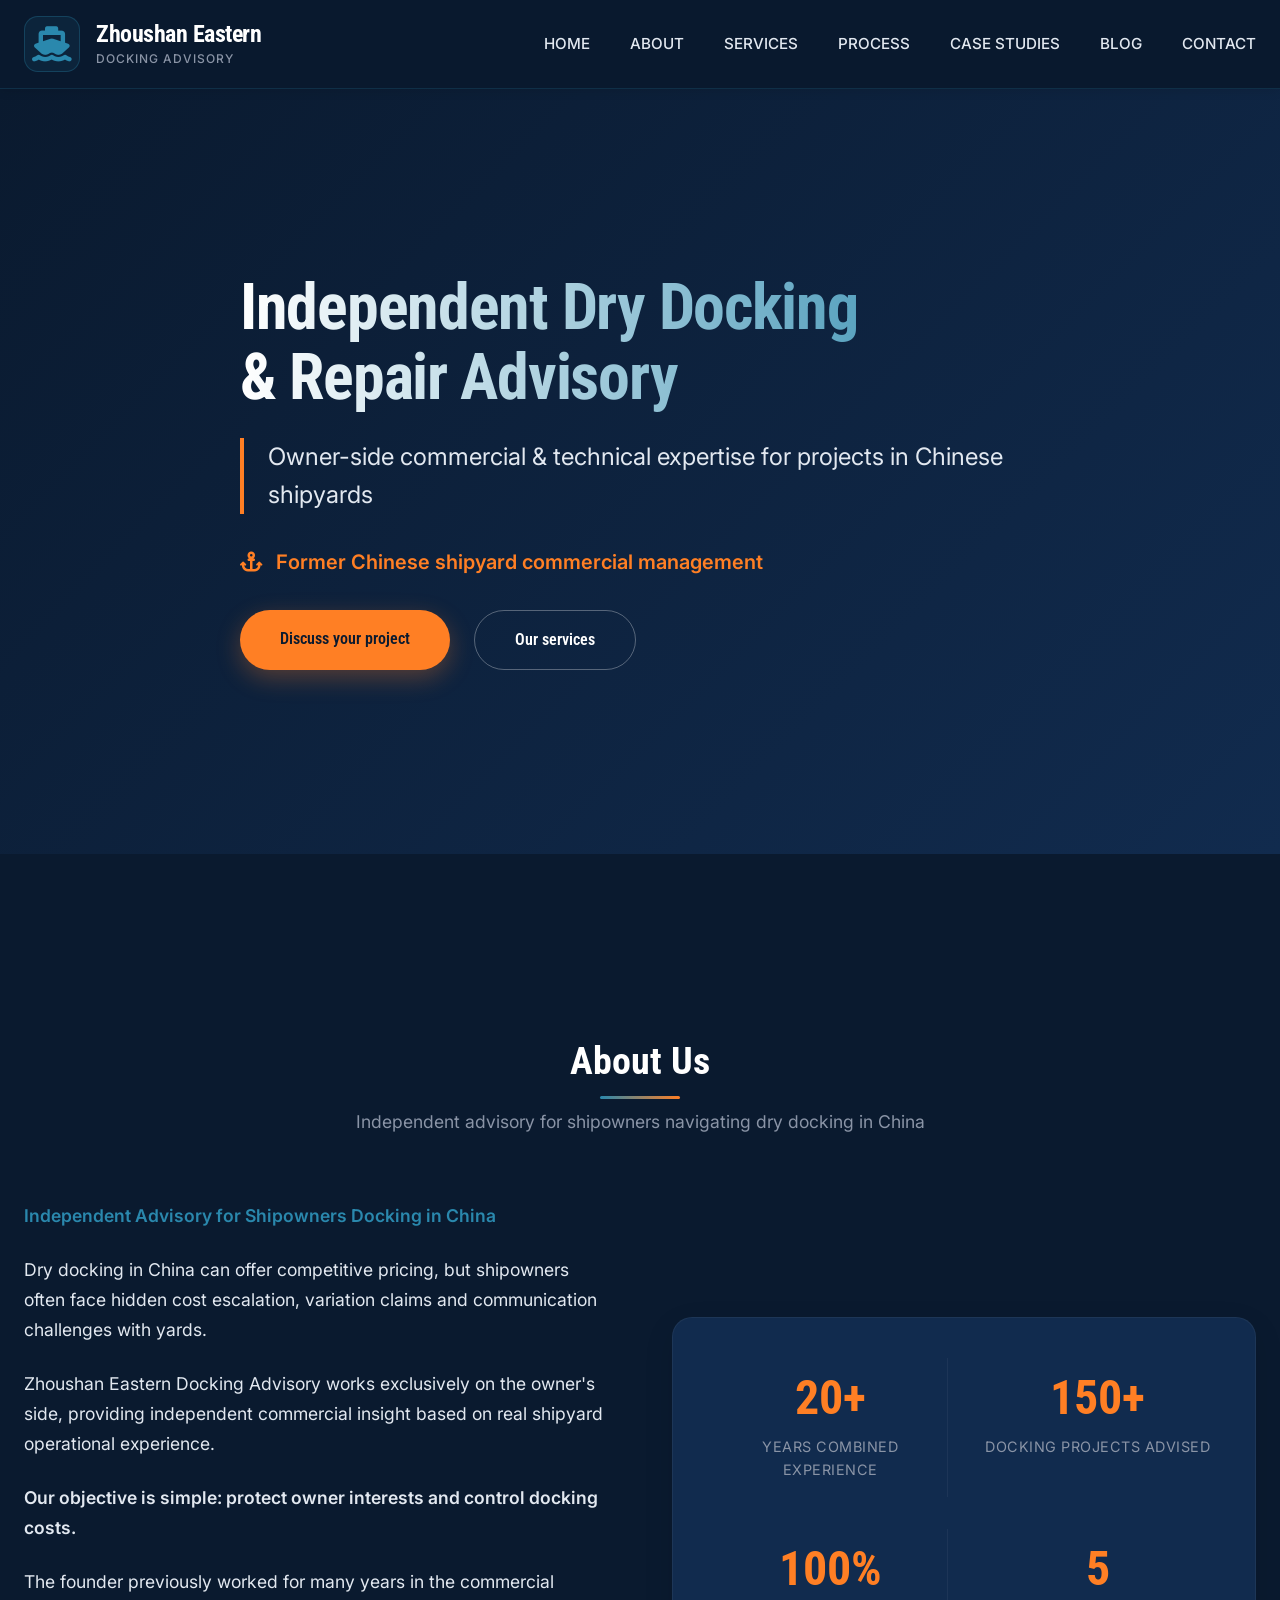
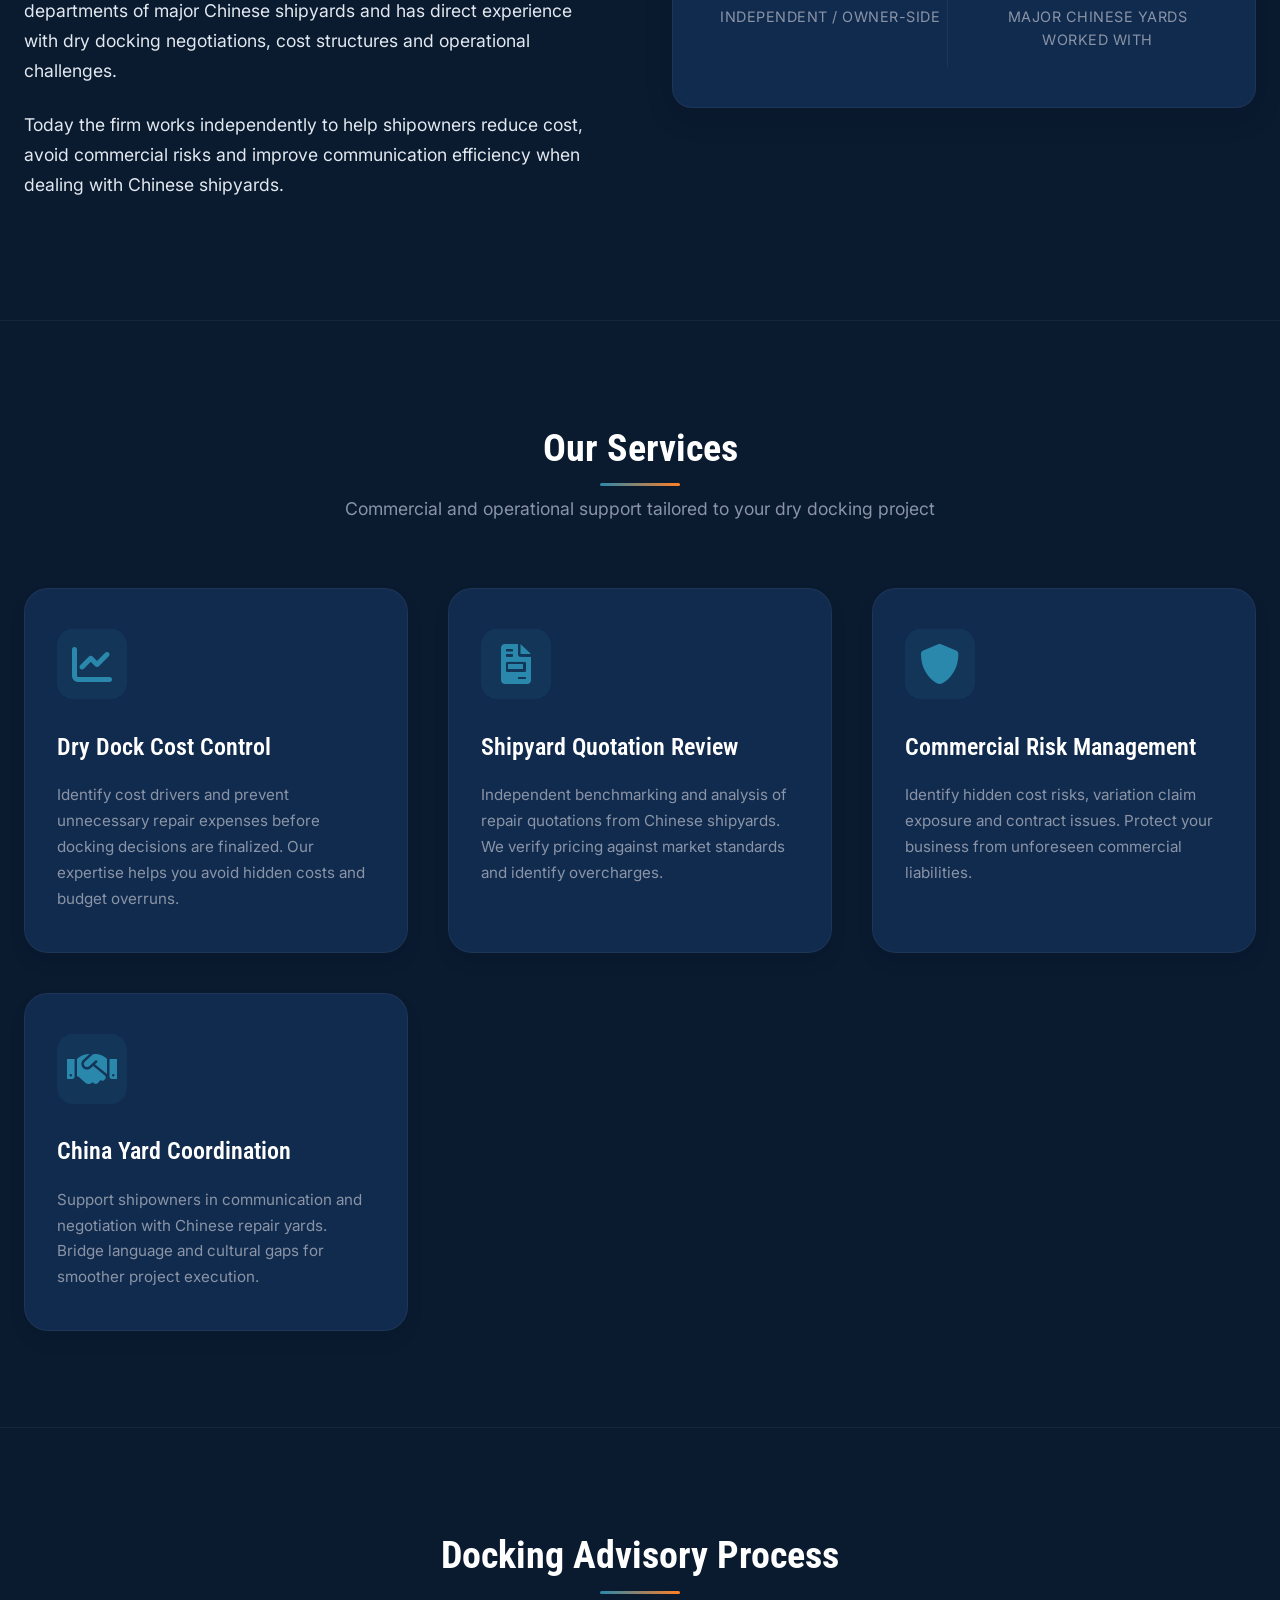
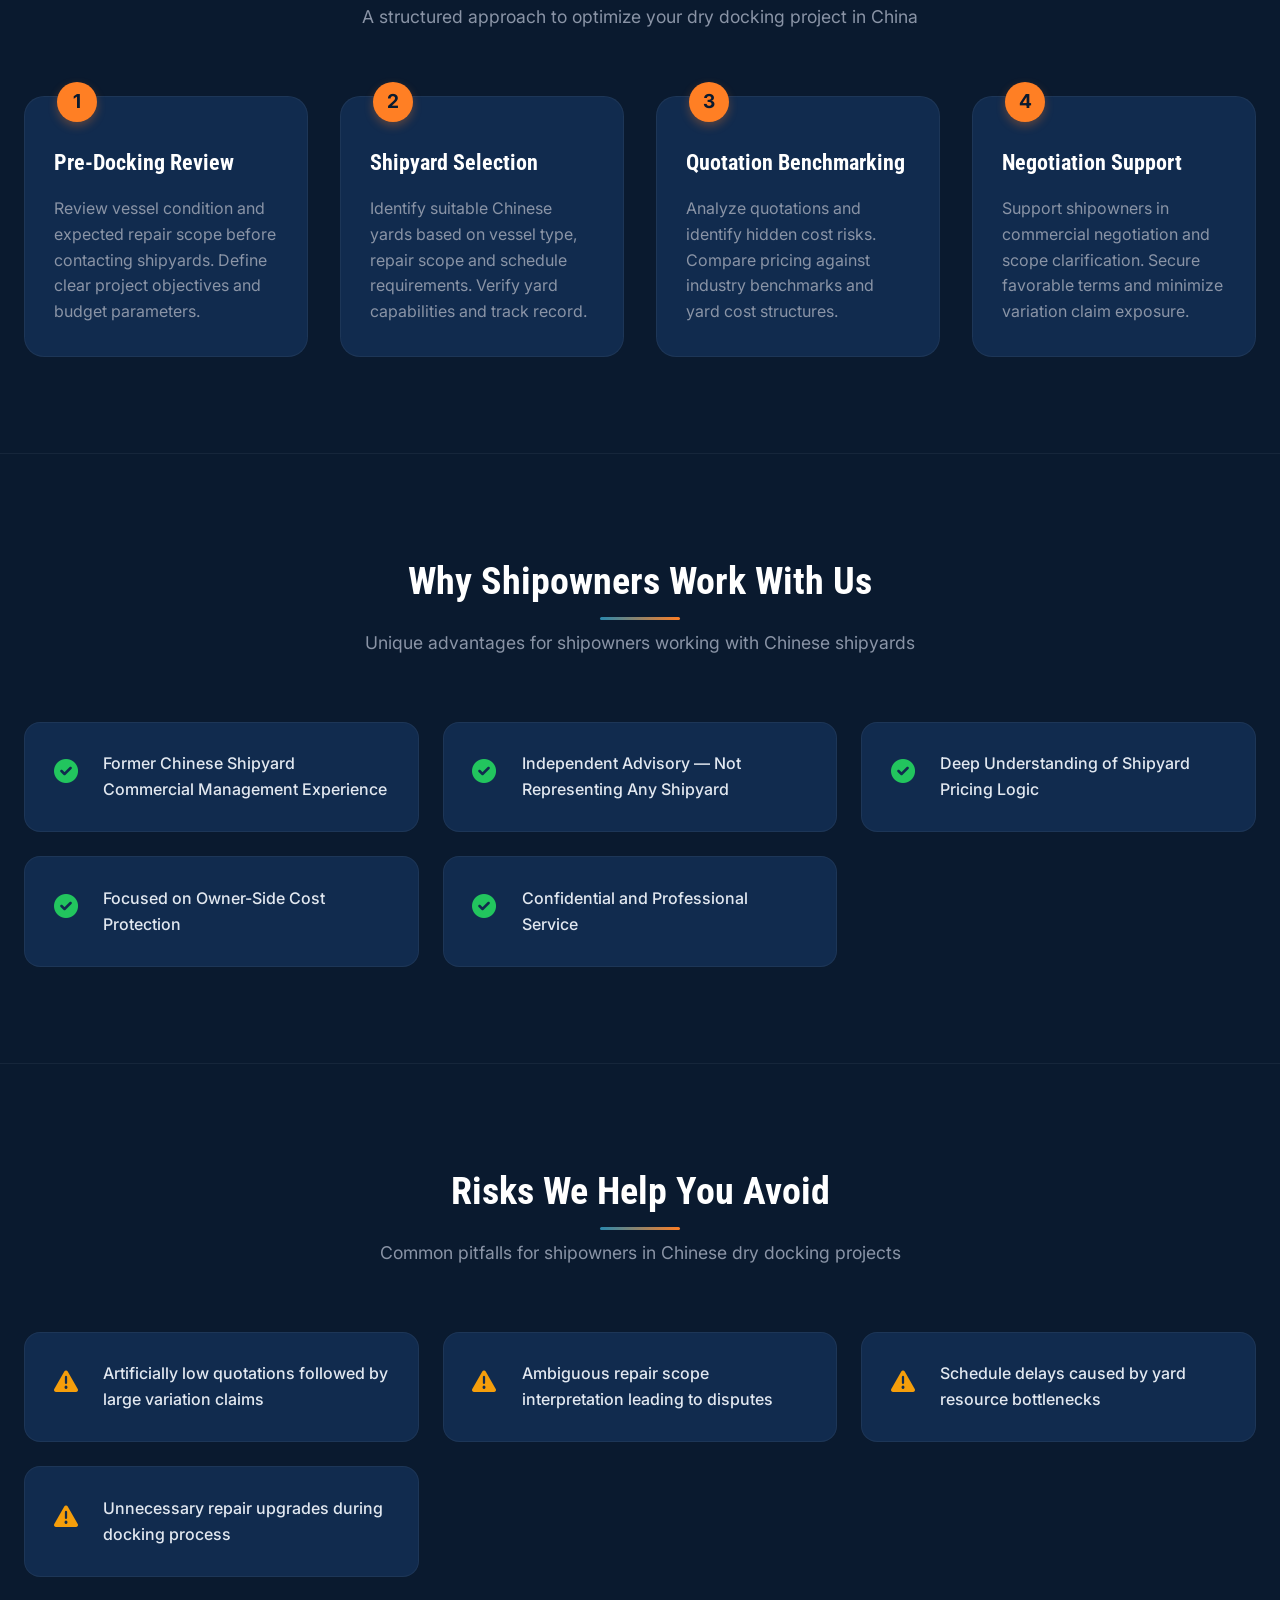
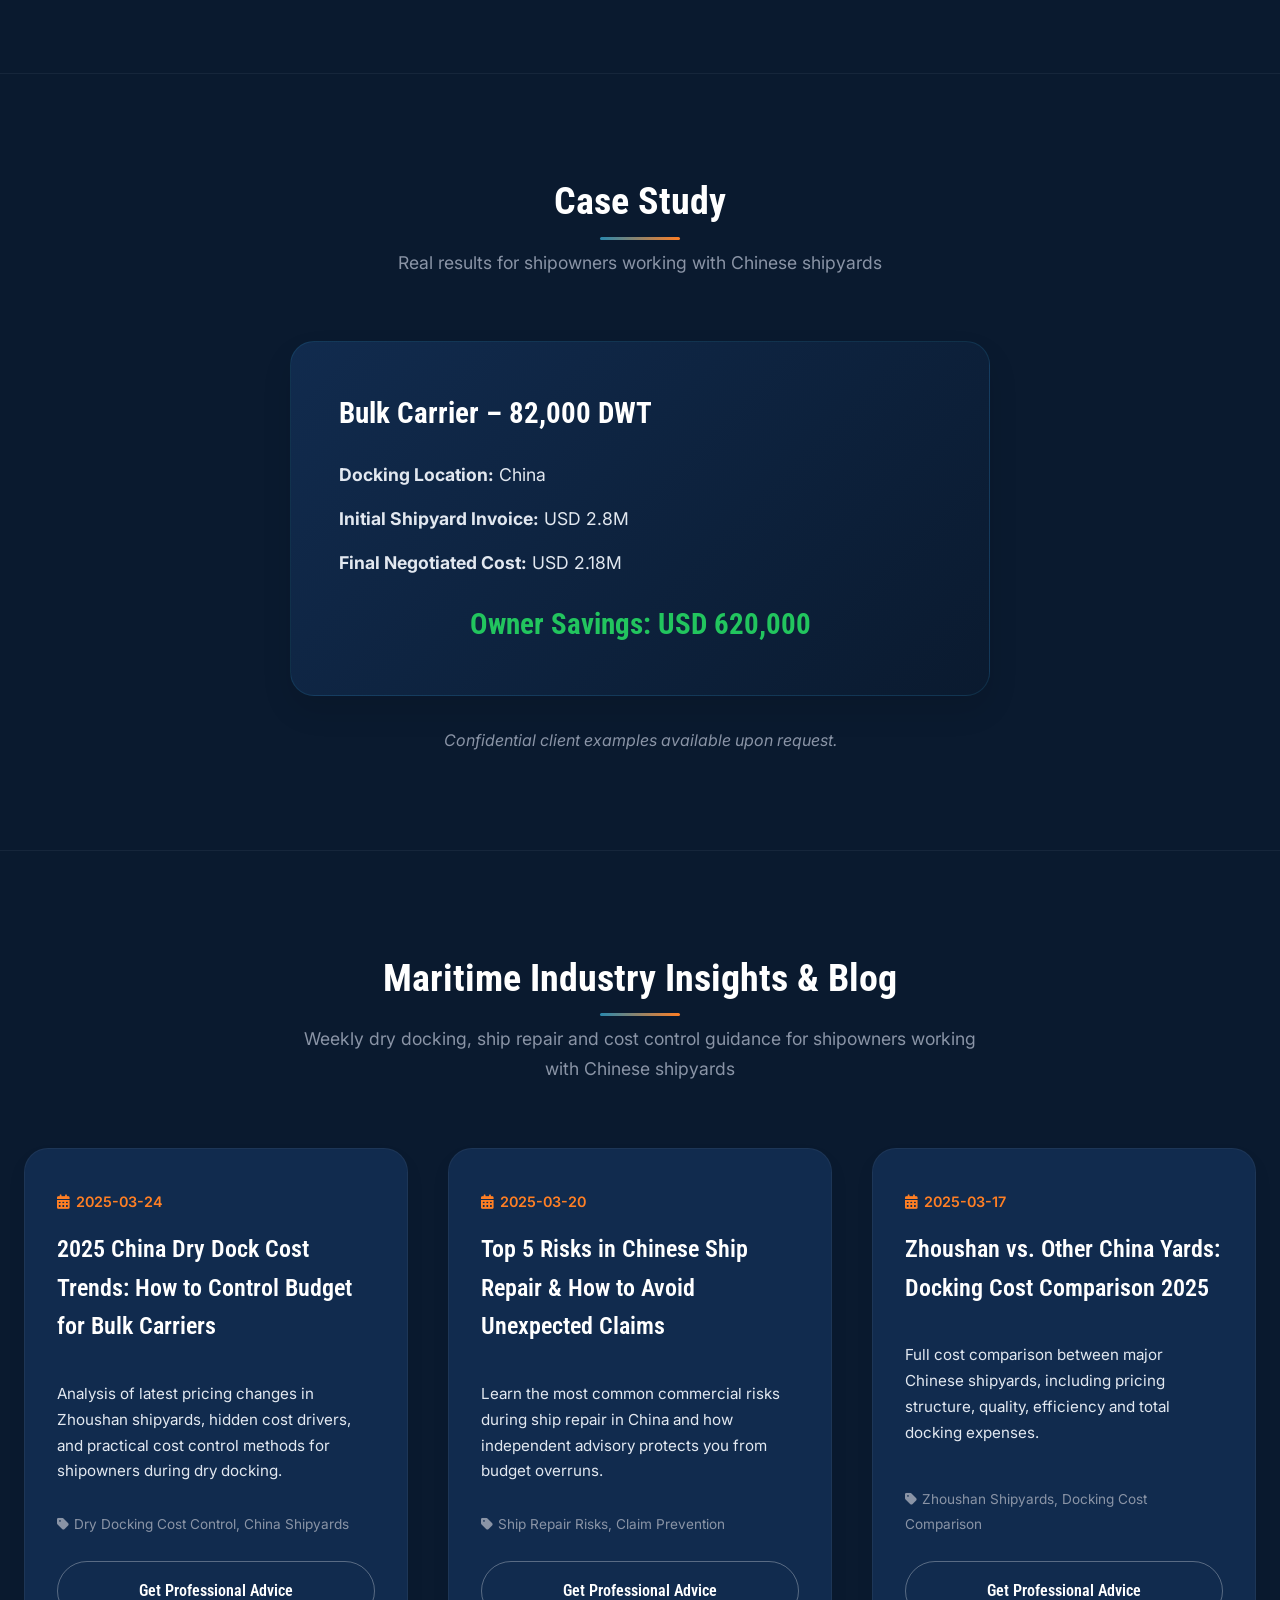
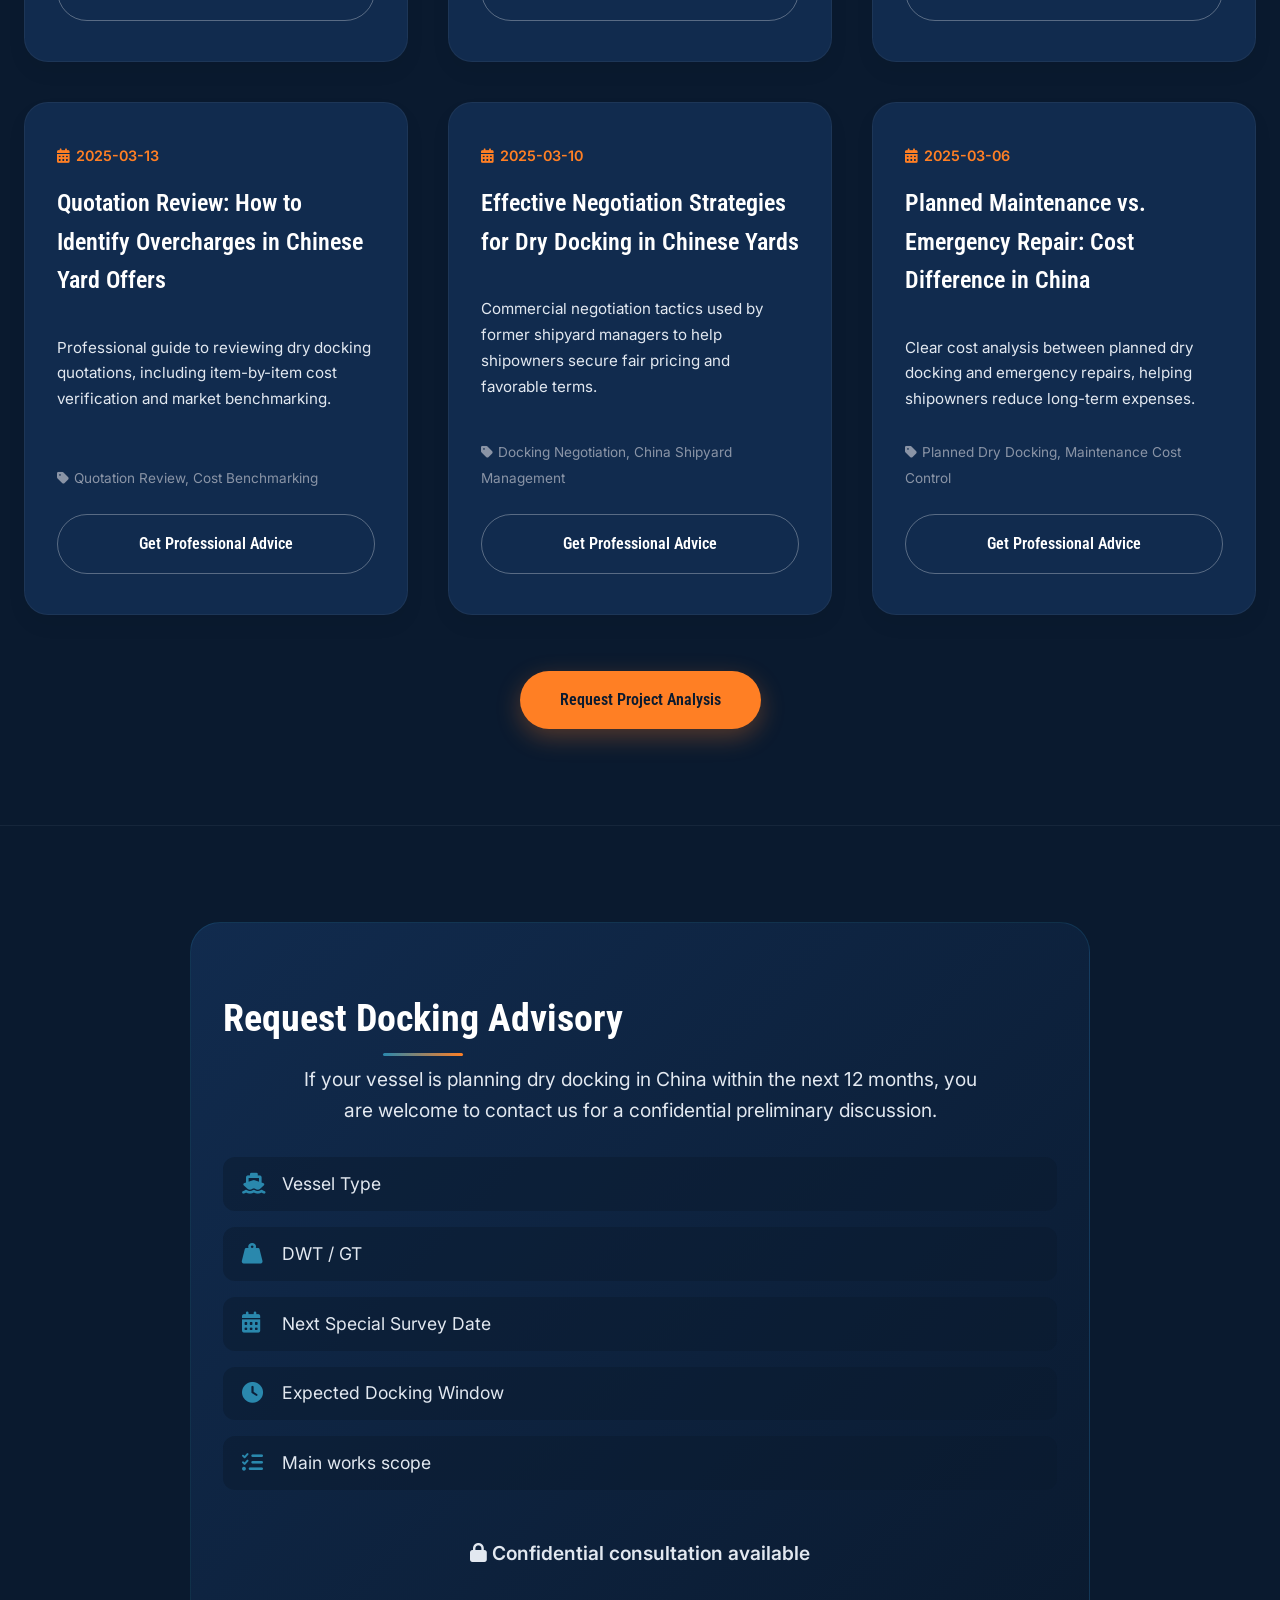
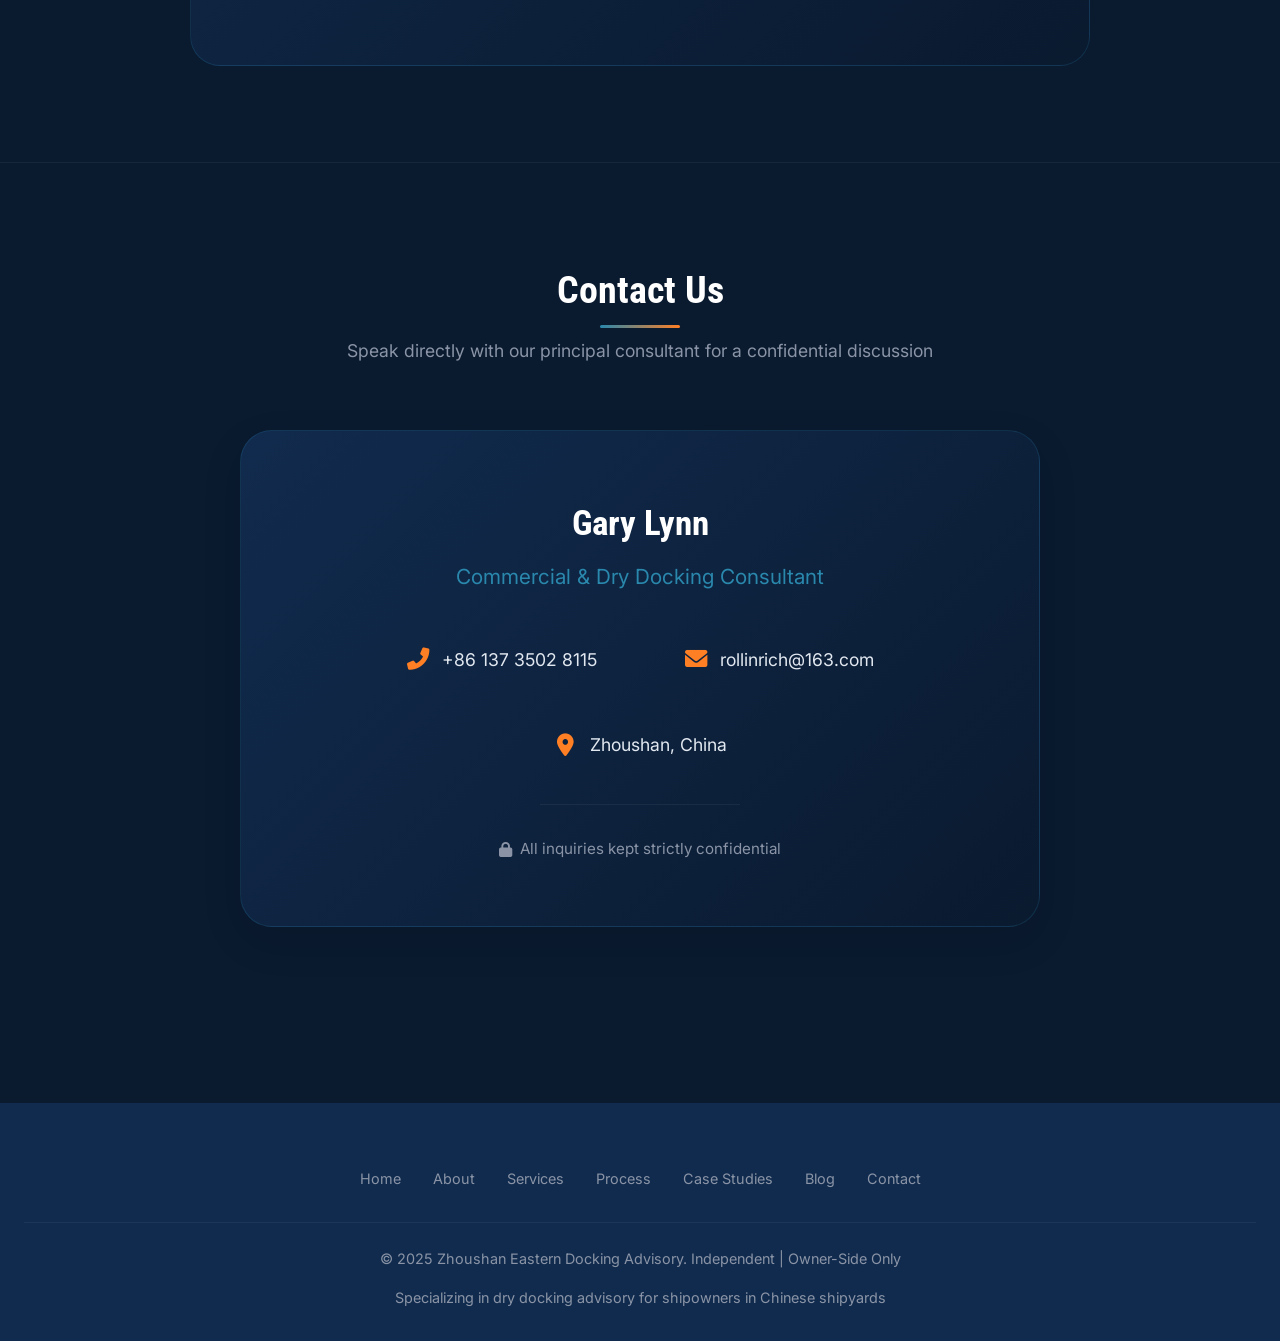
==== commit cc498a1a: "updated with blog" ====
--- a/index.html
+++ b/index.html
@@ -4,18 +4,14 @@
   <meta charset="UTF-8">
   <meta name="viewport" content="width=device-width, initial-scale=1.0">
   <title>Zhoushan Eastern Docking Advisory | Dry Docking Consulting China</title>
-  <!-- SEO核心Meta -->
   <meta name="description" content="Independent dry docking advisory for shipowners in China. Control costs, reduce risks, and optimize shipyard negotiations for dry docking & repair projects.">
   <meta name="keywords" content="dry docking advisory, ship repair China, shipyard cost control, Zhoushan docking consultant, shipowner dry docking, Chinese shipyard negotiation">
   <meta name="robots" content="index, follow">
   <meta name="author" content="Zhoushan Eastern Docking Advisory">
-  <!-- Open Graph (社交/搜索展示) -->
   <meta property="og:title" content="Zhoushan Eastern Docking Advisory | Dry Docking Consulting">
   <meta property="og:description" content="Independent owner-side dry docking advisory for shipowners working with Chinese shipyards.">
   <meta property="og:type" content="website">
-  <meta property="og:image" content="https://images.unsplash.com/photo-1566576721346-d4a3b4eaeb55?w=1200&h=630&auto=format&fit=crop">
   <meta property="og:url" content="https://zhoushan-eastern-docking.com">
-  <!-- 结构化数据 (Schema.org) -->
   <script type="application/ld+json">
     {
       "@context": "https://schema.org",
@@ -46,38 +42,31 @@
       }
     }
   </script>
-  <!-- 字体 & 图标 -->
   <link rel="preconnect" href="https://fonts.googleapis.com">
   <link rel="preconnect" href="https://fonts.gstatic.com" crossorigin>
   <link href="https://fonts.googleapis.com/css2?family=Inter:wght@300;400;500;600;700&family=Roboto+Condensed:wght@400;700&display=swap" rel="stylesheet">
   <link rel="stylesheet" href="https://cdnjs.cloudflare.com/ajax/libs/font-awesome/6.0.0-beta3/css/all.min.css">
   <style>
-    /* 基础重置 & 全局样式 */
     * {
       margin: 0;
       padding: 0;
       box-sizing: border-box;
     }
-
     :root {
-      /* 海洋主题色彩体系 */
-      --navy-dark: #0A1A2F; /* 深海蓝 */
-      --navy-medium: #112B4E; /* 海军蓝 */
-      --navy-light: #1A3A63; /* 浅海军蓝 */
-      --accent-blue: #2A88AD; /* 船舷蓝 */
-      --accent-orange: #FF7F24; /* 航海橙 */
-      --metal-gray: #8A94A6; /* 金属灰 */
-      --light-gray: #E2E8F0; /* 浅灰 */
+      --navy-dark: #0A1A2F;
+      --navy-medium: #112B4E;
+      --navy-light: #1A3A63;
+      --accent-blue: #2A88AD;
+      --accent-orange: #FF7F24;
+      --metal-gray: #8A94A6;
+      --light-gray: #E2E8F0;
       --white: #FFFFFF;
       --success-green: #22C55E;
       --warning-amber: #F59E0B;
-      
-      /* 排版 */
       --font-primary: 'Inter', sans-serif;
       --font-secondary: 'Roboto Condensed', sans-serif;
       --transition: all 0.3s ease;
     }
-
     body {
       font-family: var(--font-primary);
       background-color: var(--navy-dark);
@@ -85,42 +74,33 @@
       line-height: 1.6;
       scroll-behavior: smooth;
     }
-
-    /* 容器 & 布局 */
     .container {
       max-width: 1280px;
       margin: 0 auto;
       padding: 0 1.5rem;
     }
-
-    /* 导航栏 - 固定+粘性 */
     .navbar {
       position: sticky;
       top: 0;
       z-index: 999;
       background-color: rgba(10, 26, 47, 0.95);
       backdrop-filter: blur(10px);
-      -webkit-backdrop-filter: blur(10px);
       border-bottom: 1px solid rgba(42, 136, 173, 0.2);
       padding: 1rem 0;
-      box-shadow: 0 2px 10px rgba(0, 0, 0, 0.1);
-    }
-
+      box-shadow: 0 2px 10px rgba(0,0,0,0.1);
+    }
     .navbar .container {
       display: flex;
       align-items: center;
       justify-content: space-between;
       flex-wrap: wrap;
     }
-
-    /* Logo 区域 - 强化航运视觉 */
     .logo {
       display: flex;
       align-items: center;
       gap: 1rem;
       text-decoration: none;
     }
-
     .logo-icon {
       font-size: 2.2rem;
       color: var(--accent-blue);
@@ -134,17 +114,14 @@
       border: 1px solid rgba(42, 136, 173, 0.3);
       transition: var(--transition);
     }
-
     .logo:hover .logo-icon {
       background: rgba(42, 136, 173, 0.2);
       transform: rotate(5deg);
     }
-
     .logo-text {
       display: flex;
       flex-direction: column;
     }
-
     .logo-text .main {
       font-weight: 700;
       font-size: 1.5rem;
@@ -153,7 +130,6 @@
       line-height: 1.2;
       font-family: var(--font-secondary);
     }
-
     .logo-text .sub {
       font-size: 0.75rem;
       font-weight: 500;
@@ -161,13 +137,10 @@
       text-transform: uppercase;
       letter-spacing: 1px;
     }
-
-    /* 导航链接 - 优化交互 */
     .nav-links {
       display: flex;
       gap: 2.5rem;
     }
-
     .nav-links a {
       color: var(--light-gray);
       text-decoration: none;
@@ -175,10 +148,8 @@
       font-size: 0.95rem;
       transition: var(--transition);
       padding: 0.5rem 0;
-      border-bottom: 2px solid transparent;
       position: relative;
     }
-
     .nav-links a::after {
       content: '';
       position: absolute;
@@ -189,28 +160,22 @@
       background-color: var(--accent-orange);
       transition: var(--transition);
     }
-
     .nav-links a:hover {
       color: var(--accent-blue);
     }
-
     .nav-links a:hover::after {
       width: 100%;
     }
-
-    /* 移动端导航优化 */
     .mobile-toggle {
       display: none;
       font-size: 1.8rem;
       color: var(--accent-blue);
       cursor: pointer;
     }
-
     @media (max-width: 768px) {
       .mobile-toggle {
         display: block;
       }
-
       .nav-links {
         display: none;
         width: 100%;
@@ -220,44 +185,23 @@
         border-top: 1px solid rgba(138, 148, 166, 0.1);
         margin-top: 1rem;
       }
-
       .nav-links.active {
         display: flex;
       }
-
-      .navbar .container {
-        flex-direction: row;
-        gap: 0;
-      }
-    }
-
-    /* 英雄区 - 优化视觉层次 & SEO */
+    }
     .hero {
       position: relative;
-      background-image: url('https://images.unsplash.com/photo-1566576721346-d4a3b4eaeb55?q=80&w=1935&auto=format&fit=crop&ixlib=rb-4.0.3&ixid=M3wxMjA3fDB8MHxwaG90by1wYWdlfHx8fGVufDB8fHx8fA%3D%3D');
-      background-size: cover;
-      background-position: center 40%;
-      background-repeat: no-repeat;
+      background: linear-gradient(135deg, #0A1A2F, #112B4E);
       min-height: 85vh;
       display: flex;
       align-items: center;
       isolation: isolate;
       margin-bottom: 5rem;
     }
-
-    .hero::before {
-      content: '';
-      position: absolute;
-      inset: 0;
-      background: linear-gradient(135deg, rgba(10, 26, 47, 0.9) 0%, rgba(17, 43, 78, 0.8) 100%);
-      z-index: -1;
-    }
-
     .hero-content {
       max-width: 800px;
       padding: 4rem 0;
     }
-
     .hero h1 {
       font-size: clamp(2.5rem, 5vw, 4.5rem);
       font-weight: 700;
@@ -269,7 +213,6 @@
       margin-bottom: 1.5rem;
       font-family: var(--font-secondary);
     }
-
     .hero .tagline {
       font-size: clamp(1.2rem, 2vw, 1.5rem);
       color: var(--light-gray);
@@ -277,21 +220,17 @@
       border-left: 4px solid var(--accent-orange);
       padding-left: 1.5rem;
     }
-
     .hero .highlight {
       color: var(--accent-orange);
       font-weight: 600;
       font-size: 1.25rem;
     }
-
-    /* 按钮样式 - 强化CTA */
     .cta-buttons {
       display: flex;
       gap: 1.5rem;
       flex-wrap: wrap;
       margin-top: 2rem;
     }
-
     .btn {
       display: inline-block;
       padding: 1rem 2.5rem;
@@ -305,46 +244,37 @@
       font-family: var(--font-secondary);
       text-align: center;
     }
-
     .btn-primary {
       background: var(--accent-orange);
       color: var(--navy-dark);
       box-shadow: 0 8px 25px rgba(255, 127, 36, 0.3);
     }
-
     .btn-primary:hover {
       background: #FF9500;
       transform: translateY(-3px);
       box-shadow: 0 12px 30px rgba(255, 127, 36, 0.4);
     }
-
     .btn-outline {
-      border: 1px solid rgba(255, 255, 255, 0.3);
+      border: 1px solid rgba(255,255,255,0.3);
       color: var(--white);
       background: transparent;
     }
-
     .btn-outline:hover {
       background: rgba(42, 136, 173, 0.1);
       border-color: var(--accent-blue);
       transform: translateY(-3px);
     }
-
-    /* 通用章节样式 */
     .section {
       padding: 6rem 0;
       border-bottom: 1px solid rgba(138, 148, 166, 0.1);
     }
-
     .section:last-of-type {
       border-bottom: none;
     }
-
     .section-header {
       text-align: center;
       margin-bottom: 4rem;
     }
-
     .section-title {
       font-size: clamp(1.8rem, 3vw, 2.5rem);
       font-weight: 700;
@@ -354,7 +284,6 @@
       position: relative;
       display: inline-block;
     }
-
     .section-title::after {
       content: '';
       position: absolute;
@@ -366,7 +295,6 @@
       background: linear-gradient(to right, var(--accent-blue), var(--accent-orange));
       border-radius: 3px;
     }
-
     .section-subtitle {
       color: var(--metal-gray);
       font-size: 1.1rem;
@@ -374,27 +302,22 @@
       margin: 0 auto;
       line-height: 1.7;
     }
-
-    /* About 部分 - 优化布局 & 视觉 */
     .about-grid {
       display: grid;
       grid-template-columns: 1fr 1fr;
       gap: 4rem;
       align-items: center;
     }
-
     .about-text p {
       margin-bottom: 1.5rem;
       color: var(--light-gray);
       font-size: 1.1rem;
       line-height: 1.7;
     }
-
     .about-text strong {
       color: var(--accent-blue);
       font-weight: 600;
     }
-
     .stats {
       display: grid;
       grid-template-columns: repeat(2, 1fr);
@@ -403,19 +326,16 @@
       padding: 2.5rem;
       border-radius: 20px;
       border: 1px solid rgba(138, 148, 166, 0.1);
-      box-shadow: 0 10px 30px rgba(0, 0, 0, 0.1);
-    }
-
+      box-shadow: 0 10px 30px rgba(0,0,0,0.1);
+    }
     .stat-item {
       text-align: center;
       padding: 1rem 0;
       border-right: 1px solid rgba(138, 148, 166, 0.1);
     }
-
-    .stat-item:last-child, .stat-item:nth-child(2) {
+    .stat-item:last-child,.stat-item:nth-child(2) {
       border-right: none;
     }
-
     .stat-number {
       font-size: clamp(2rem, 4vw, 3rem);
       font-weight: 700;
@@ -423,7 +343,6 @@
       line-height: 1;
       font-family: var(--font-secondary);
     }
-
     .stat-label {
       color: var(--metal-gray);
       font-size: 0.9rem;
@@ -431,55 +350,46 @@
       letter-spacing: 0.5px;
       margin-top: 0.8rem;
     }
-
     @media (max-width: 900px) {
       .about-grid {
         grid-template-columns: 1fr;
         gap: 3rem;
       }
-
       .stats {
         grid-template-columns: 1fr;
       }
-
       .stat-item {
         border-right: none;
         border-bottom: 1px solid rgba(138, 148, 166, 0.1);
         padding-bottom: 1.5rem;
       }
-
       .stat-item:last-child {
         border-bottom: none;
         padding-bottom: 0;
       }
     }
-
-    /* 服务卡片 - 优化视觉 & 交互 */
     .cards-grid {
       display: grid;
       grid-template-columns: repeat(auto-fit, minmax(300px, 1fr));
       gap: 2.5rem;
       margin-top: 2rem;
     }
-
     .service-card {
       background: var(--navy-medium);
       border-radius: 24px;
       padding: 2.5rem 2rem;
       border: 1px solid rgba(138, 148, 166, 0.1);
       transition: var(--transition);
-      box-shadow: 0 10px 20px rgba(0, 0, 0, 0.05);
+      box-shadow: 0 10px 20px rgba(0,0,0,0.05);
       height: 100%;
       display: flex;
       flex-direction: column;
     }
-
     .service-card:hover {
       transform: translateY(-10px);
       border-color: var(--accent-blue);
-      box-shadow: 0 20px 40px rgba(0, 0, 0, 0.1);
-    }
-
+      box-shadow: 0 20px 40px rgba(0,0,0,0.1);
+    }
     .card-icon {
       font-size: 2.5rem;
       color: var(--accent-blue);
@@ -492,7 +402,6 @@
       align-items: center;
       justify-content: center;
     }
-
     .service-card h3 {
       font-size: 1.5rem;
       font-weight: 600;
@@ -500,22 +409,18 @@
       color: var(--white);
       font-family: var(--font-secondary);
     }
-
     .service-card p {
       color: var(--metal-gray);
       font-size: 0.95rem;
       line-height: 1.7;
       flex-grow: 1;
     }
-
-    /* 流程卡片 */
     .process-grid {
       display: grid;
       grid-template-columns: repeat(auto-fit, minmax(250px, 1fr));
       gap: 2rem;
       margin-top: 2rem;
     }
-
     .process-card {
       background: var(--navy-medium);
       border-radius: 20px;
@@ -524,7 +429,6 @@
       position: relative;
       transition: var(--transition);
     }
-
     .process-card::before {
       content: attr(data-step);
       position: absolute;
@@ -542,12 +446,10 @@
       font-size: 1.2rem;
       box-shadow: 0 4px 10px rgba(255, 127, 36, 0.3);
     }
-
     .process-card:hover {
       border-color: var(--accent-orange);
       transform: translateY(-5px);
     }
-
     .process-card h3 {
       color: var(--white);
       font-size: 1.4rem;
@@ -555,19 +457,15 @@
       padding-top: 1rem;
       font-family: var(--font-secondary);
     }
-
     .process-card p {
       color: var(--metal-gray);
       line-height: 1.6;
     }
-
-    /* 列表样式 - 优化视觉 */
     .list-columns {
       display: grid;
       grid-template-columns: repeat(auto-fit, minmax(300px, 1fr));
       gap: 1.5rem;
     }
-
     .list-item {
       display: flex;
       gap: 1.2rem;
@@ -578,30 +476,24 @@
       border: 1px solid rgba(138, 148, 166, 0.1);
       transition: var(--transition);
     }
-
     .list-item:hover {
       border-color: var(--accent-blue);
       transform: translateX(5px);
     }
-
     .list-icon {
       color: var(--success-green);
       font-size: 1.5rem;
       min-width: 30px;
       margin-top: 2px;
     }
-
     .list-icon.warning {
       color: var(--warning-amber);
     }
-
     .list-text {
       color: var(--light-gray);
       font-weight: 500;
       line-height: 1.6;
     }
-
-    /* 案例研究 */
     .case-study {
       max-width: 700px;
       margin: 0 auto;
@@ -609,22 +501,19 @@
       border-radius: 24px;
       padding: 3rem;
       border: 1px solid rgba(42, 136, 173, 0.2);
-      box-shadow: 0 15px 30px rgba(0, 0, 0, 0.1);
-    }
-
+      box-shadow: 0 15px 30px rgba(0,0,0,0.1);
+    }
     .case-study h3 {
       color: var(--white);
       font-size: 1.8rem;
       margin-bottom: 1.5rem;
       font-family: var(--font-secondary);
     }
-
     .case-study p {
       margin-bottom: 1rem;
       color: var(--light-gray);
       font-size: 1.1rem;
     }
-
     .case-study .highlight {
       color: var(--success-green);
       font-weight: 700;
@@ -634,15 +523,12 @@
       text-align: center;
       font-family: var(--font-secondary);
     }
-
     .case-note {
       text-align: center;
       margin-top: 2rem;
       color: var(--metal-gray);
       font-style: italic;
     }
-
-    /* 咨询请求部分 */
     .request-section {
       background: linear-gradient(135deg, var(--navy-medium), var(--navy-dark));
       border-radius: 30px;
@@ -651,12 +537,6 @@
       max-width: 900px;
       border: 1px solid rgba(42, 136, 173, 0.2);
     }
-
-    .request-section h2 {
-      text-align: center;
-      margin-bottom: 1.5rem;
-    }
-
     .request-section p {
       font-size: 1.2rem;
       color: var(--light-gray);
@@ -666,12 +546,10 @@
       margin-left: auto;
       margin-right: auto;
     }
-
     .request-list {
       list-style: none;
       margin: 2rem 0 3rem;
     }
-
     .request-list li {
       margin: 1rem 0;
       display: flex;
@@ -680,24 +558,20 @@
       font-size: 1.1rem;
       color: var(--light-gray);
       padding: 0.8rem 1.2rem;
-      background: rgba(10, 26, 47, 0.5);
+      background: rgba(10,26,47,0.5);
       border-radius: 12px;
     }
-
     .request-list li i {
       color: var(--accent-blue);
       width: 24px;
       font-size: 1.3rem;
     }
-
     .request-note {
       color: var(--success-green);
       font-size: 1.2rem;
       text-align: center;
       font-weight: 600;
     }
-
-    /* 联系卡片 */
     .contact-card {
       background: linear-gradient(135deg, var(--navy-medium), var(--navy-dark));
       border-radius: 32px;
@@ -706,9 +580,8 @@
       text-align: center;
       max-width: 800px;
       margin: 0 auto;
-      box-shadow: 0 15px 40px rgba(0, 0, 0, 0.1);
-    }
-
+      box-shadow: 0 15px 40px rgba(0,0,0,0.1);
+    }
     .contact-name {
       font-size: 2.2rem;
       font-weight: 700;
@@ -716,13 +589,11 @@
       margin-bottom: 0.5rem;
       font-family: var(--font-secondary);
     }
-
     .contact-title {
       color: var(--accent-blue);
       font-size: 1.3rem;
       margin-bottom: 2.5rem;
     }
-
     .contact-details {
       display: flex;
       flex-wrap: wrap;
@@ -730,7 +601,6 @@
       gap: 2rem 3rem;
       margin-top: 2rem;
     }
-
     .contact-item {
       display: flex;
       align-items: center;
@@ -742,19 +612,16 @@
       padding: 0.8rem 1.2rem;
       border-radius: 10px;
     }
-
     .contact-item i {
       color: var(--accent-orange);
       width: 24px;
       font-size: 1.4rem;
     }
-
     .contact-item:hover {
       color: var(--white);
       background: rgba(42, 136, 173, 0.1);
       transform: translateY(-3px);
     }
-
     .confidential-note {
       color: var(--metal-gray);
       margin-top: 2rem;
@@ -764,8 +631,6 @@
       justify-content: center;
       gap: 0.5rem;
     }
-
-    /* 页脚 */
     .footer {
       background: var(--navy-medium);
       text-align: center;
@@ -774,7 +639,6 @@
       font-size: 0.9rem;
       margin-top: 5rem;
     }
-
     .footer-links {
       display: flex;
       justify-content: center;
@@ -782,29 +646,23 @@
       margin-bottom: 2rem;
       flex-wrap: wrap;
     }
-
     .footer-links a {
       color: var(--metal-gray);
       text-decoration: none;
       transition: var(--transition);
     }
-
     .footer-links a:hover {
       color: var(--accent-orange);
     }
-
     .footer-copyright {
       margin-top: 2rem;
       padding-top: 1.5rem;
       border-top: 1px solid rgba(138, 148, 166, 0.1);
     }
-
-    /* 辅助样式 */
     .highlight-green {
       color: var(--success-green);
       font-weight: 600;
     }
-
     hr {
       border: none;
       border-top: 1px solid rgba(138, 148, 166, 0.1);
@@ -813,68 +671,51 @@
       margin-left: auto;
       margin-right: auto;
     }
-
-    /* 平滑滚动 */
     html {
       scroll-behavior: smooth;
     }
-
-    /* 加载动画 */
     @keyframes fadeIn {
       from { opacity: 0; transform: translateY(20px); }
       to { opacity: 1; transform: translateY(0); }
     }
-
     .section {
       animation: fadeIn 0.6s ease forwards;
     }
-
-    .service-card, .process-card, .list-item {
+    .service-card,.process-card,.list-item {
       animation: fadeIn 0.6s ease forwards;
       opacity: 0;
     }
-
-    .service-card:nth-child(1) { animation-delay: 0.1s; }
-    .service-card:nth-child(2) { animation-delay: 0.2s; }
-    .service-card:nth-child(3) { animation-delay: 0.3s; }
-    .service-card:nth-child(4) { animation-delay: 0.4s; }
+    .service-card:nth-child(1){animation-delay:0.1s}
+    .service-card:nth-child(2){animation-delay:0.2s}
+    .service-card:nth-child(3){animation-delay:0.3s}
+    .service-card:nth-child(4){animation-delay:0.4s}
   </style>
 </head>
 <body>
-  <!-- 导航栏 -->
   <nav class="navbar">
     <div class="container">
       <a href="#home" class="logo">
-        <div class="logo-icon">
-          <i class="fas fa-ship"></i>
-        </div>
-        <div class="logo-text">
-          <span class="main">Zhoushan Eastern</span>
-          <span class="sub">DOCKING ADVISORY</span>
-        </div>
+        <div class="logo-icon"><i class="fas fa-ship"></i></div>
+        <div class="logo-text"><span class="main">Zhoushan Eastern</span><span class="sub">DOCKING ADVISORY</span></div>
       </a>
-      
-      <div class="mobile-toggle" id="mobileToggle">
-        <i class="fas fa-bars"></i>
-      </div>
-      
+      <div class="mobile-toggle" id="mobileToggle"><i class="fas fa-bars"></i></div>
       <div class="nav-links" id="navLinks">
         <a href="#home">HOME</a>
         <a href="#about">ABOUT</a>
         <a href="#services">SERVICES</a>
         <a href="#process">PROCESS</a>
         <a href="#casestudies">CASE STUDIES</a>
+        <a href="#blog">BLOG</a>
         <a href="#contact">CONTACT</a>
       </div>
     </div>
   </nav>
 
-  <!-- 英雄区 -->
   <header id="home" class="hero">
     <div class="container hero-content">
       <h1>Independent Dry Docking<br>& Repair Advisory</h1>
       <p class="tagline">Owner-side commercial & technical expertise for projects in Chinese shipyards</p>
-      <p class="highlight"><i class="fas fa-anchor" style="margin-right: 8px;"></i> Former Chinese shipyard commercial management</p>
+      <p class="highlight"><i class="fas fa-anchor" style="margin-right:8px;"></i> Former Chinese shipyard commercial management</p>
       <div class="cta-buttons">
         <a href="#contact" class="btn btn-primary">Discuss your project</a>
         <a href="#services" class="btn btn-outline">Our services</a>
@@ -883,7 +724,6 @@
   </header>
 
   <main>
-    <!-- About 部分 -->
     <section id="about" class="section">
       <div class="container">
         <div class="section-header">
@@ -900,28 +740,15 @@
             <p>Today the firm works independently to help shipowners reduce cost, avoid commercial risks and improve communication efficiency when dealing with Chinese shipyards.</p>
           </div>
           <div class="stats">
-            <div class="stat-item">
-              <div class="stat-number">20+</div>
-              <div class="stat-label">Years combined experience</div>
-            </div>
-            <div class="stat-item">
-              <div class="stat-number">150+</div>
-              <div class="stat-label">Docking projects advised</div>
-            </div>
-            <div class="stat-item">
-              <div class="stat-number">100%</div>
-              <div class="stat-label">Independent / owner-side</div>
-            </div>
-            <div class="stat-item">
-              <div class="stat-number">5</div>
-              <div class="stat-label">Major Chinese yards worked with</div>
-            </div>
+            <div class="stat-item"><div class="stat-number">20+</div><div class="stat-label">Years combined experience</div></div>
+            <div class="stat-item"><div class="stat-number">150+</div><div class="stat-label">Docking projects advised</div></div>
+            <div class="stat-item"><div class="stat-number">100%</div><div class="stat-label">Independent / owner-side</div></div>
+            <div class="stat-item"><div class="stat-number">5</div><div class="stat-label">Major Chinese yards worked with</div></div>
           </div>
         </div>
       </div>
     </section>
 
-    <!-- Services 部分 -->
     <section id="services" class="section">
       <div class="container">
         <div class="section-header">
@@ -929,31 +756,14 @@
           <p class="section-subtitle">Commercial and operational support tailored to your dry docking project</p>
         </div>
         <div class="cards-grid">
-          <div class="service-card">
-            <div class="card-icon"><i class="fas fa-chart-line"></i></div>
-            <h3>Dry Dock Cost Control</h3>
-            <p>Identify cost drivers and prevent unnecessary repair expenses before docking decisions are finalized. Our expertise helps you avoid hidden costs and budget overruns.</p>
-          </div>
-          <div class="service-card">
-            <div class="card-icon"><i class="fas fa-file-invoice"></i></div>
-            <h3>Shipyard Quotation Review</h3>
-            <p>Independent benchmarking and analysis of repair quotations from Chinese shipyards. We verify pricing against market standards and identify overcharges.</p>
-          </div>
-          <div class="service-card">
-            <div class="card-icon"><i class="fas fa-shield-alt"></i></div>
-            <h3>Commercial Risk Management</h3>
-            <p>Identify hidden cost risks, variation claim exposure and contract issues. Protect your business from unforeseen commercial liabilities.</p>
-          </div>
-          <div class="service-card">
-            <div class="card-icon"><i class="fas fa-handshake"></i></div>
-            <h3>China Yard Coordination</h3>
-            <p>Support shipowners in communication and negotiation with Chinese repair yards. Bridge language and cultural gaps for smoother project execution.</p>
-          </div>
+          <div class="service-card"><div class="card-icon"><i class="fas fa-chart-line"></i></div><h3>Dry Dock Cost Control</h3><p>Identify cost drivers and prevent unnecessary repair expenses before docking decisions are finalized. Our expertise helps you avoid hidden costs and budget overruns.</p></div>
+          <div class="service-card"><div class="card-icon"><i class="fas fa-file-invoice"></i></div><h3>Shipyard Quotation Review</h3><p>Independent benchmarking and analysis of repair quotations from Chinese shipyards. We verify pricing against market standards and identify overcharges.</p></div>
+          <div class="service-card"><div class="card-icon"><i class="fas fa-shield-alt"></i></div><h3>Commercial Risk Management</h3><p>Identify hidden cost risks, variation claim exposure and contract issues. Protect your business from unforeseen commercial liabilities.</p></div>
+          <div class="service-card"><div class="card-icon"><i class="fas fa-handshake"></i></div><h3>China Yard Coordination</h3><p>Support shipowners in communication and negotiation with Chinese repair yards. Bridge language and cultural gaps for smoother project execution.</p></div>
         </div>
       </div>
     </section>
 
-    <!-- 流程部分 -->
     <section id="process" class="section">
       <div class="container">
         <div class="section-header">
@@ -961,27 +771,14 @@
           <p class="section-subtitle">A structured approach to optimize your dry docking project in China</p>
         </div>
         <div class="process-grid">
-          <div class="process-card" data-step="1">
-            <h3>Pre-Docking Review</h3>
-            <p>Review vessel condition and expected repair scope before contacting shipyards. Define clear project objectives and budget parameters.</p>
-          </div>
-          <div class="process-card" data-step="2">
-            <h3>Shipyard Selection</h3>
-            <p>Identify suitable Chinese yards based on vessel type, repair scope and schedule requirements. Verify yard capabilities and track record.</p>
-          </div>
-          <div class="process-card" data-step="3">
-            <h3>Quotation Benchmarking</h3>
-            <p>Analyze quotations and identify hidden cost risks. Compare pricing against industry benchmarks and yard cost structures.</p>
-          </div>
-          <div class="process-card" data-step="4">
-            <h3>Negotiation Support</h3>
-            <p>Support shipowners in commercial negotiation and scope clarification. Secure favorable terms and minimize variation claim exposure.</p>
-          </div>
+          <div class="process-card" data-step="1"><h3>Pre-Docking Review</h3><p>Review vessel condition and expected repair scope before contacting shipyards. Define clear project objectives and budget parameters.</p></div>
+          <div class="process-card" data-step="2"><h3>Shipyard Selection</h3><p>Identify suitable Chinese yards based on vessel type, repair scope and schedule requirements. Verify yard capabilities and track record.</p></div>
+          <div class="process-card" data-step="3"><h3>Quotation Benchmarking</h3><p>Analyze quotations and identify hidden cost risks. Compare pricing against industry benchmarks and yard cost structures.</p></div>
+          <div class="process-card" data-step="4"><h3>Negotiation Support</h3><p>Support shipowners in commercial negotiation and scope clarification. Secure favorable terms and minimize variation claim exposure.</p></div>
         </div>
       </div>
     </section>
 
-    <!-- 优势部分 -->
     <section class="section">
       <div class="container">
         <div class="section-header">
@@ -989,31 +786,15 @@
           <p class="section-subtitle">Unique advantages for shipowners working with Chinese shipyards</p>
         </div>
         <div class="list-columns">
-          <div class="list-item">
-            <div class="list-icon"><i class="fas fa-check-circle"></i></div>
-            <div class="list-text">Former Chinese Shipyard Commercial Management Experience</div>
-          </div>
-          <div class="list-item">
-            <div class="list-icon"><i class="fas fa-check-circle"></i></div>
-            <div class="list-text">Independent Advisory — Not Representing Any Shipyard</div>
-          </div>
-          <div class="list-item">
-            <div class="list-icon"><i class="fas fa-check-circle"></i></div>
-            <div class="list-text">Deep Understanding of Shipyard Pricing Logic</div>
-          </div>
-          <div class="list-item">
-            <div class="list-icon"><i class="fas fa-check-circle"></i></div>
-            <div class="list-text">Focused on Owner-Side Cost Protection</div>
-          </div>
-          <div class="list-item">
-            <div class="list-icon"><i class="fas fa-check-circle"></i></div>
-            <div class="list-text">Confidential and Professional Service</div>
-          </div>
+          <div class="list-item"><div class="list-icon"><i class="fas fa-check-circle"></i></div><div class="list-text">Former Chinese Shipyard Commercial Management Experience</div></div>
+          <div class="list-item"><div class="list-icon"><i class="fas fa-check-circle"></i></div><div class="list-text">Independent Advisory — Not Representing Any Shipyard</div></div>
+          <div class="list-item"><div class="list-icon"><i class="fas fa-check-circle"></i></div><div class="list-text">Deep Understanding of Shipyard Pricing Logic</div></div>
+          <div class="list-item"><div class="list-icon"><i class="fas fa-check-circle"></i></div><div class="list-text">Focused on Owner-Side Cost Protection</div></div>
+          <div class="list-item"><div class="list-icon"><i class="fas fa-check-circle"></i></div><div class="list-text">Confidential and Professional Service</div></div>
         </div>
       </div>
     </section>
 
-    <!-- 风险部分 -->
     <section class="section">
       <div class="container">
         <div class="section-header">
@@ -1021,27 +802,14 @@
           <p class="section-subtitle">Common pitfalls for shipowners in Chinese dry docking projects</p>
         </div>
         <div class="list-columns">
-          <div class="list-item">
-            <div class="list-icon warning"><i class="fas fa-exclamation-triangle"></i></div>
-            <div class="list-text">Artificially low quotations followed by large variation claims</div>
-          </div>
-          <div class="list-item">
-            <div class="list-icon warning"><i class="fas fa-exclamation-triangle"></i></div>
-            <div class="list-text">Ambiguous repair scope interpretation leading to disputes</div>
-          </div>
-          <div class="list-item">
-            <div class="list-icon warning"><i class="fas fa-exclamation-triangle"></i></div>
-            <div class="list-text">Schedule delays caused by yard resource bottlenecks</div>
-          </div>
-          <div class="list-item">
-            <div class="list-icon warning"><i class="fas fa-exclamation-triangle"></i></div>
-            <div class="list-text">Unnecessary repair upgrades during docking process</div>
-          </div>
+          <div class="list-item"><div class="list-icon warning"><i class="fas fa-exclamation-triangle"></i></div><div class="list-text">Artificially low quotations followed by large variation claims</div></div>
+          <div class="list-item"><div class="list-icon warning"><i class="fas fa-exclamation-triangle"></i></div><div class="list-text">Ambiguous repair scope interpretation leading to disputes</div></div>
+          <div class="list-item"><div class="list-icon warning"><i class="fas fa-exclamation-triangle"></i></div><div class="list-text">Schedule delays caused by yard resource bottlenecks</div></div>
+          <div class="list-item"><div class="list-icon warning"><i class="fas fa-exclamation-triangle"></i></div><div class="list-text">Unnecessary repair upgrades during docking process</div></div>
         </div>
       </div>
     </section>
 
-    <!-- 案例研究 -->
     <section id="casestudies" class="section">
       <div class="container">
         <div class="section-header">
@@ -1059,7 +827,19 @@
       </div>
     </section>
 
-    <!-- 咨询请求 -->
+    <section id="blog" class="section">
+      <div class="container">
+        <div class="section-header">
+          <h2 class="section-title">Maritime Industry Insights & Blog</h2>
+          <p class="section-subtitle">Weekly dry docking, ship repair and cost control guidance for shipowners working with Chinese shipyards</p>
+        </div>
+        <div class="cards-grid" id="blogContainer"></div>
+        <div style="text-align:center; margin-top:3.5rem;">
+          <a href="#contact" class="btn btn-primary">Request Project Analysis</a>
+        </div>
+      </div>
+    </section>
+
     <section class="section">
       <div class="container">
         <div class="request-section">
@@ -1077,8 +857,7 @@
       </div>
     </section>
 
-    <!-- 联系部分 -->
-    <section id="contact" class="section" style="border-bottom: none;">
+    <section id="contact" class="section" style="border-bottom:none;">
       <div class="container">
         <div class="section-header">
           <h2 class="section-title">Contact Us</h2>
@@ -1088,15 +867,9 @@
           <div class="contact-name">Gary Lynn</div>
           <div class="contact-title">Commercial & Dry Docking Consultant</div>
           <div class="contact-details">
-            <a href="tel:+8613735028115" class="contact-item">
-              <i class="fas fa-phone-alt"></i> +86 137 3502 8115
-            </a>
-            <a href="mailto:rollinrich@163.com" class="contact-item">
-              <i class="fas fa-envelope"></i> rollinrich@163.com
-            </a>
-            <span class="contact-item">
-              <i class="fas fa-map-marker-alt"></i> Zhoushan, China
-            </span>
+            <a href="tel:+8613735028115" class="contact-item"><i class="fas fa-phone-alt"></i> +86 137 3502 8115</a>
+            <a href="mailto:rollinrich@163.com" class="contact-item"><i class="fas fa-envelope"></i> rollinrich@163.com</a>
+            <span class="contact-item"><i class="fas fa-map-marker-alt"></i> Zhoushan, China</span>
           </div>
           <hr>
           <p class="confidential-note"><i class="fas fa-lock"></i> All inquiries kept strictly confidential</p>
@@ -1105,85 +878,75 @@
     </section>
   </main>
 
-  <!-- 页脚 -->
   <footer class="footer">
     <div class="container">
       <div class="footer-links">
-        <a href="#home">Home</a>
-        <a href="#about">About</a>
-        <a href="#services">Services</a>
-        <a href="#process">Process</a>
-        <a href="#casestudies">Case Studies</a>
-        <a href="#contact">Contact</a>
+        <a href="#home">Home</a><a href="#about">About</a><a href="#services">Services</a><a href="#process">Process</a><a href="#casestudies">Case Studies</a><a href="#blog">Blog</a><a href="#contact">Contact</a>
       </div>
       <div class="footer-copyright">
         <p>© 2025 Zhoushan Eastern Docking Advisory. Independent | Owner-Side Only</p>
-        <p style="margin-top: 1rem;">Specializing in dry docking advisory for shipowners in Chinese shipyards</p>
+        <p style="margin-top:1rem;">Specializing in dry docking advisory for shipowners in Chinese shipyards</p>
       </div>
     </div>
   </footer>
 
-  <!-- JavaScript -->
   <script>
-    // 移动端导航切换
     const mobileToggle = document.getElementById('mobileToggle');
     const navLinks = document.getElementById('navLinks');
-
-    mobileToggle.addEventListener('click', () => {
+    mobileToggle.addEventListener('click',()=>{
       navLinks.classList.toggle('active');
-      // 切换图标
       const icon = mobileToggle.querySelector('i');
-      if (navLinks.classList.contains('active')) {
-        icon.classList.remove('fa-bars');
-        icon.classList.add('fa-times');
-      } else {
-        icon.classList.remove('fa-times');
-        icon.classList.add('fa-bars');
-      }
+      icon.classList.toggle('fa-bars');
+      icon.classList.toggle('fa-times');
     });
-
-    // 点击导航链接关闭移动端菜单
-    document.querySelectorAll('.nav-links a').forEach(link => {
-      link.addEventListener('click', () => {
-        if (navLinks.classList.contains('active')) {
-          navLinks.classList.remove('active');
-          const icon = mobileToggle.querySelector('i');
-          icon.classList.remove('fa-times');
-          icon.classList.add('fa-bars');
-        }
+    document.querySelectorAll('.nav-links a').forEach(link=>{
+      link.addEventListener('click',()=>{
+        navLinks.classList.remove('active');
+        mobileToggle.querySelector('i').classList.replace('fa-times','fa-bars');
       });
     });
-
-    // 滚动时导航栏样式变化
-    window.addEventListener('scroll', () => {
+    window.addEventListener('scroll',()=>{
       const navbar = document.querySelector('.navbar');
-      if (window.scrollY > 50) {
-        navbar.style.padding = '0.8rem 0';
-        navbar.style.backgroundColor = 'rgba(10, 26, 47, 0.98)';
-      } else {
-        navbar.style.padding = '1rem 0';
-        navbar.style.backgroundColor = 'rgba(10, 26, 47, 0.95)';
-      }
+      navbar.style.padding = window.scrollY>50 ? '0.8rem 0' : '1rem 0';
     });
-
-    // 元素可见性动画
-    const observerOptions = {
-      threshold: 0.1
-    };
-
-    const observer = new IntersectionObserver((entries) => {
-      entries.forEach(entry => {
-        if (entry.isIntersecting) {
-          entry.target.style.opacity = '1';
-          entry.target.style.transform = 'translateY(0)';
-        }
+    const observer = new IntersectionObserver((entries)=>{
+      entries.forEach(e=>e.isIntersecting&&(e.target.style.opacity='1',e.target.style.transform='translateY(0)'));
+    },{threshold:0.1});
+    document.querySelectorAll('.service-card,.process-card,.list-item').forEach(el=>observer.observe(el));
+
+    function loadMaritimeBlog(){
+      const container=document.getElementById('blogContainer');
+      if(!container)return;
+      const posts=[
+        {date:"2025-03-24",title:"2025 China Dry Dock Cost Trends: How to Control Budget for Bulk Carriers",excerpt:"Analysis of latest pricing changes in Zhoushan shipyards, hidden cost drivers, and practical cost control methods for shipowners during dry docking.",keywords:"Dry Docking Cost Control, China Shipyards"},
+        {date:"2025-03-20",title:"Top 5 Risks in Chinese Ship Repair & How to Avoid Unexpected Claims",excerpt:"Learn the most common commercial risks during ship repair in China and how independent advisory protects you from budget overruns.",keywords:"Ship Repair Risks, Claim Prevention"},
+        {date:"2025-03-17",title:"Zhoushan vs. Other China Yards: Docking Cost Comparison 2025",excerpt:"Full cost comparison between major Chinese shipyards, including pricing structure, quality, efficiency and total docking expenses.",keywords:"Zhoushan Shipyards, Docking Cost Comparison"},
+        {date:"2025-03-13",title:"Quotation Review: How to Identify Overcharges in Chinese Yard Offers",excerpt:"Professional guide to reviewing dry docking quotations, including item-by-item cost verification and market benchmarking.",keywords:"Quotation Review, Cost Benchmarking"},
+        {date:"2025-03-10",title:"Effective Negotiation Strategies for Dry Docking in Chinese Yards",excerpt:"Commercial negotiation tactics used by former shipyard managers to help shipowners secure fair pricing and favorable terms.",keywords:"Docking Negotiation, China Shipyard Management"},
+        {date:"2025-03-06",title:"Planned Maintenance vs. Emergency Repair: Cost Difference in China",excerpt:"Clear cost analysis between planned dry docking and emergency repairs, helping shipowners reduce long-term expenses.",keywords:"Planned Dry Docking, Maintenance Cost Control"}
+      ];
+      posts.forEach(post=>{
+        const card=document.createElement('div');
+        card.className='service-card';
+        card.innerHTML=`
+          <div style="margin-bottom:1rem;">
+            <span style="color:var(--accent-orange);font-size:0.9rem;font-weight:600;">
+              <i class="fas fa-calendar-alt" style="margin-right:6px;"></i>${post.date}
+            </span>
+          </div>
+          <h3>${post.title}</h3>
+          <p style="margin:1.2rem 0;color:var(--light-gray);">${post.excerpt}</p>
+          <div style="margin-top:0.5rem;">
+            <span style="font-size:0.85rem;color:var(--metal-gray);">
+              <i class="fas fa-tag" style="margin-right:5px;"></i>${post.keywords}
+            </span>
+          </div>
+          <a href="#contact" class="btn btn-outline" style="margin-top:1.5rem;">Get Professional Advice</a>
+        `;
+        container.appendChild(card);
       });
-    }, observerOptions);
-
-    // 观察所有需要动画的元素
-    document.querySelectorAll('.service-card, .process-card, .list-item').forEach(element => {
-      observer.observe(element);
-    });
+    }
+    window.addEventListener('DOMContentLoaded',loadMaritimeBlog);
   </script>
 </body>
 </html>
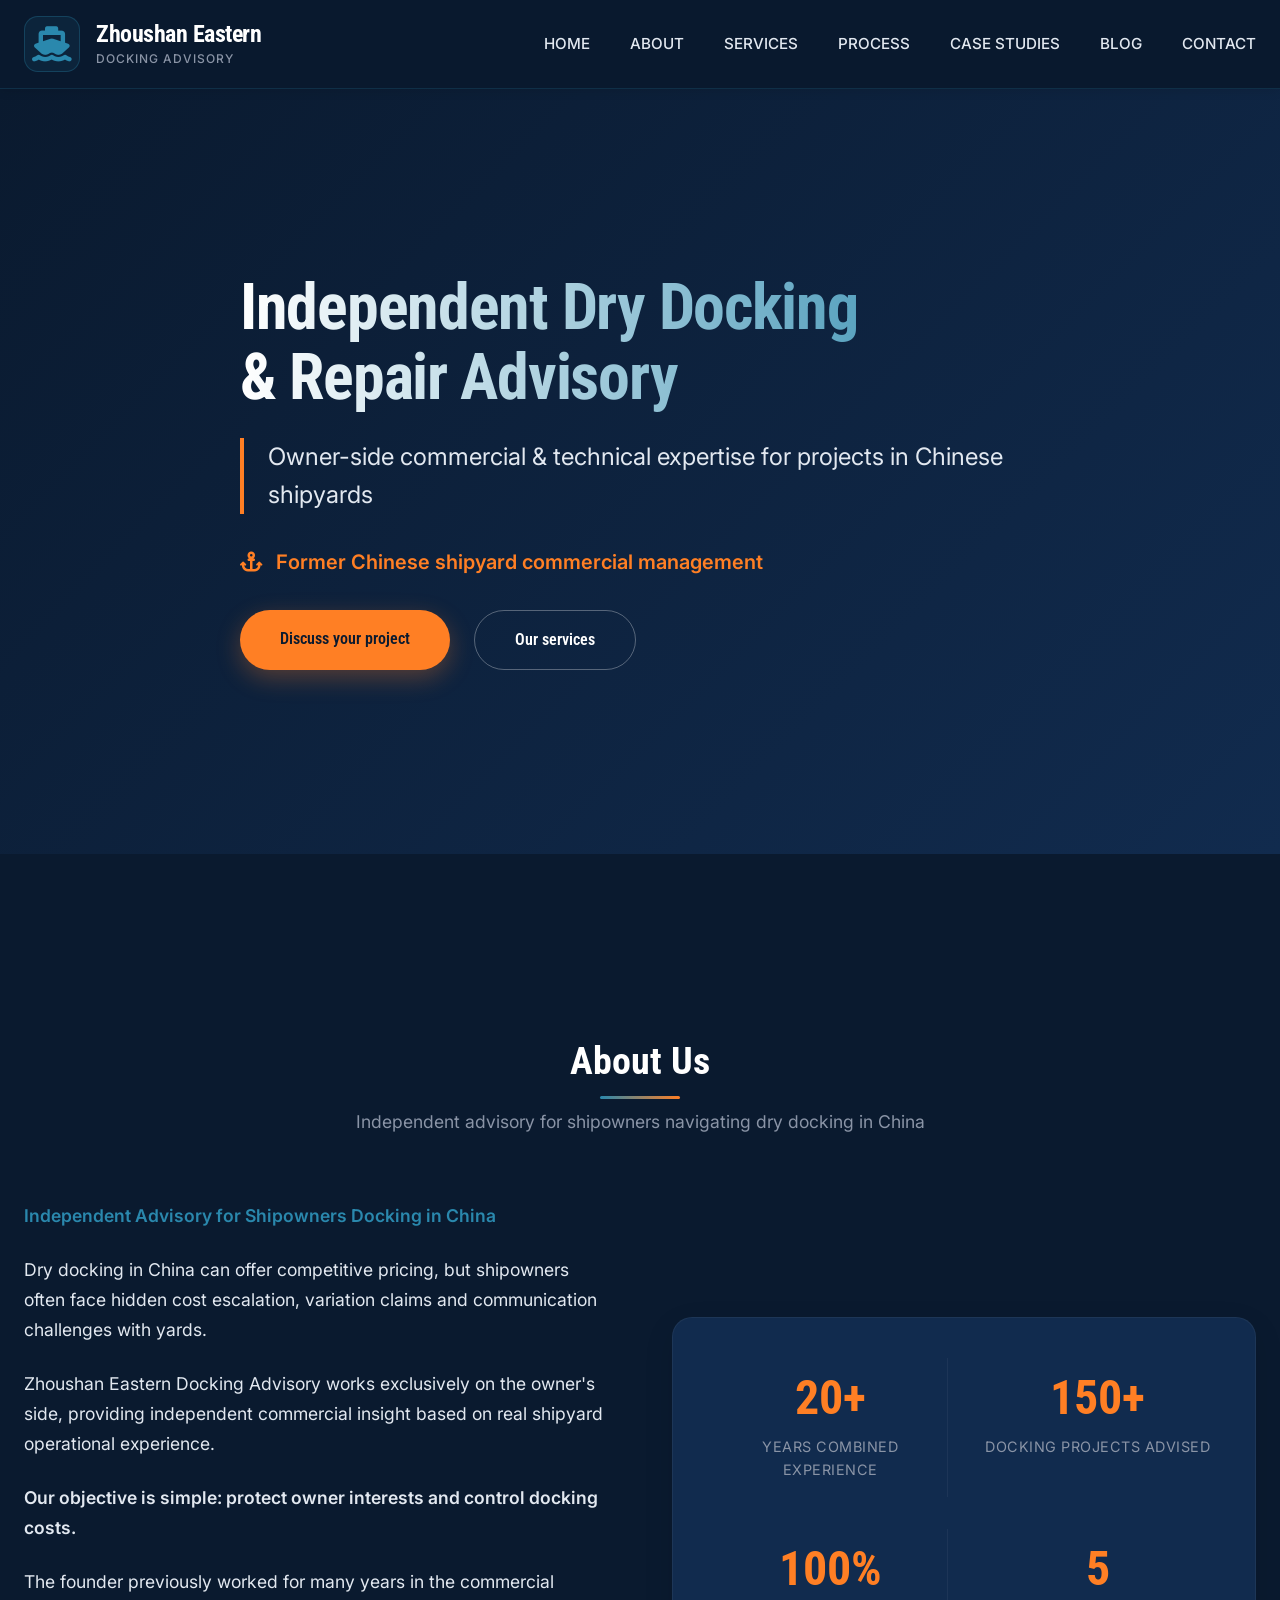
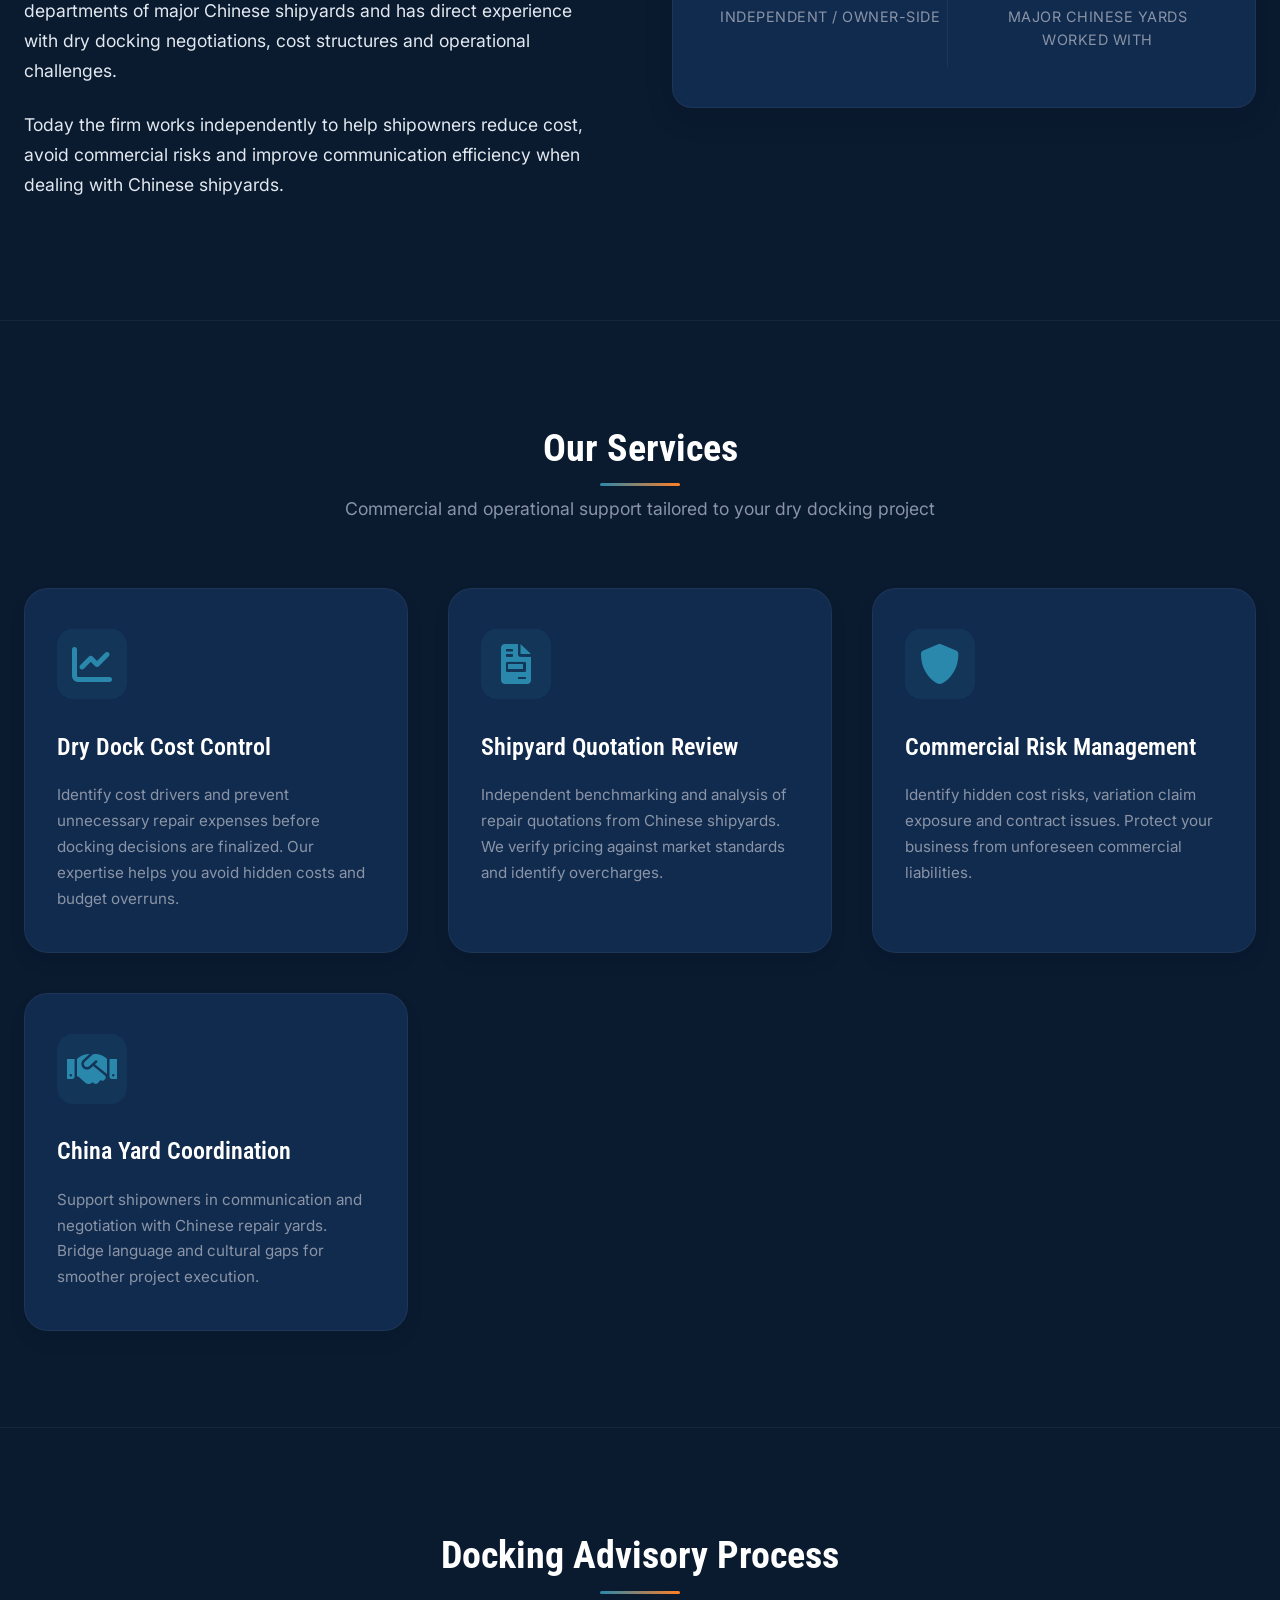
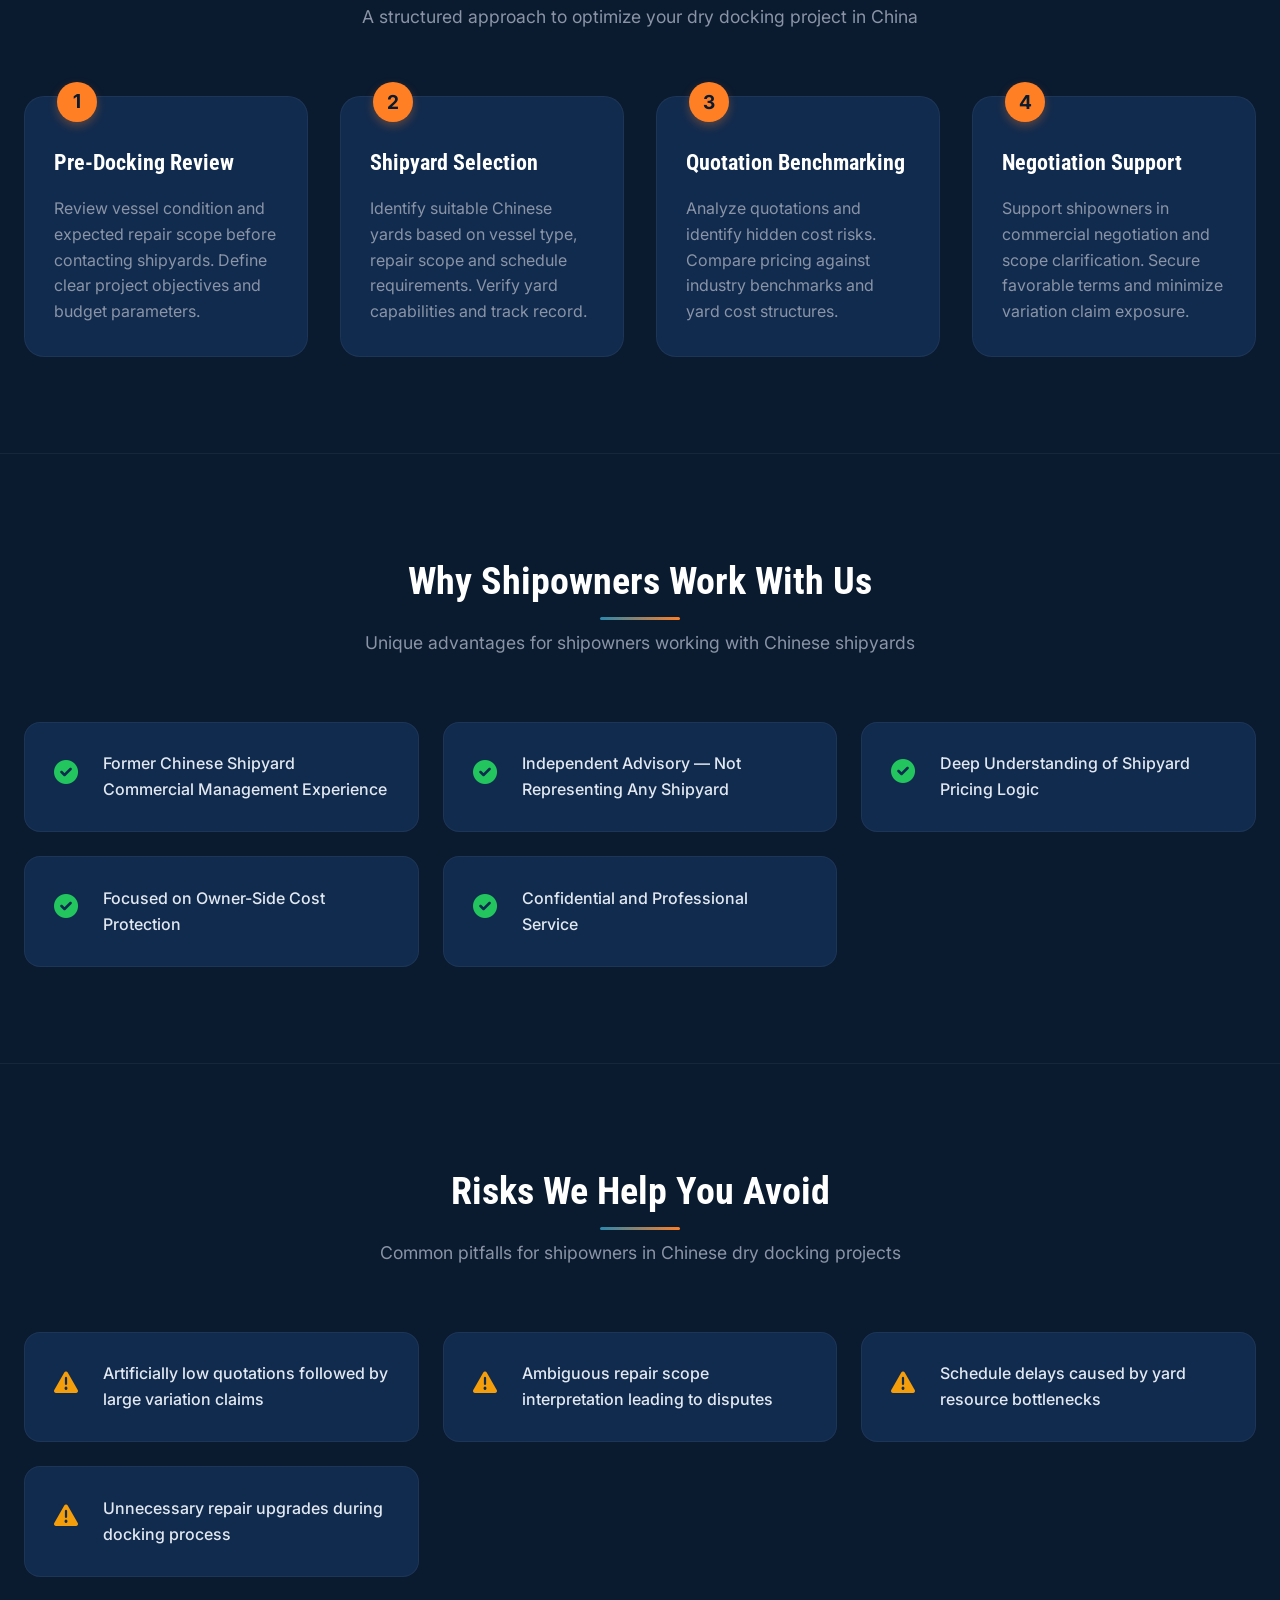
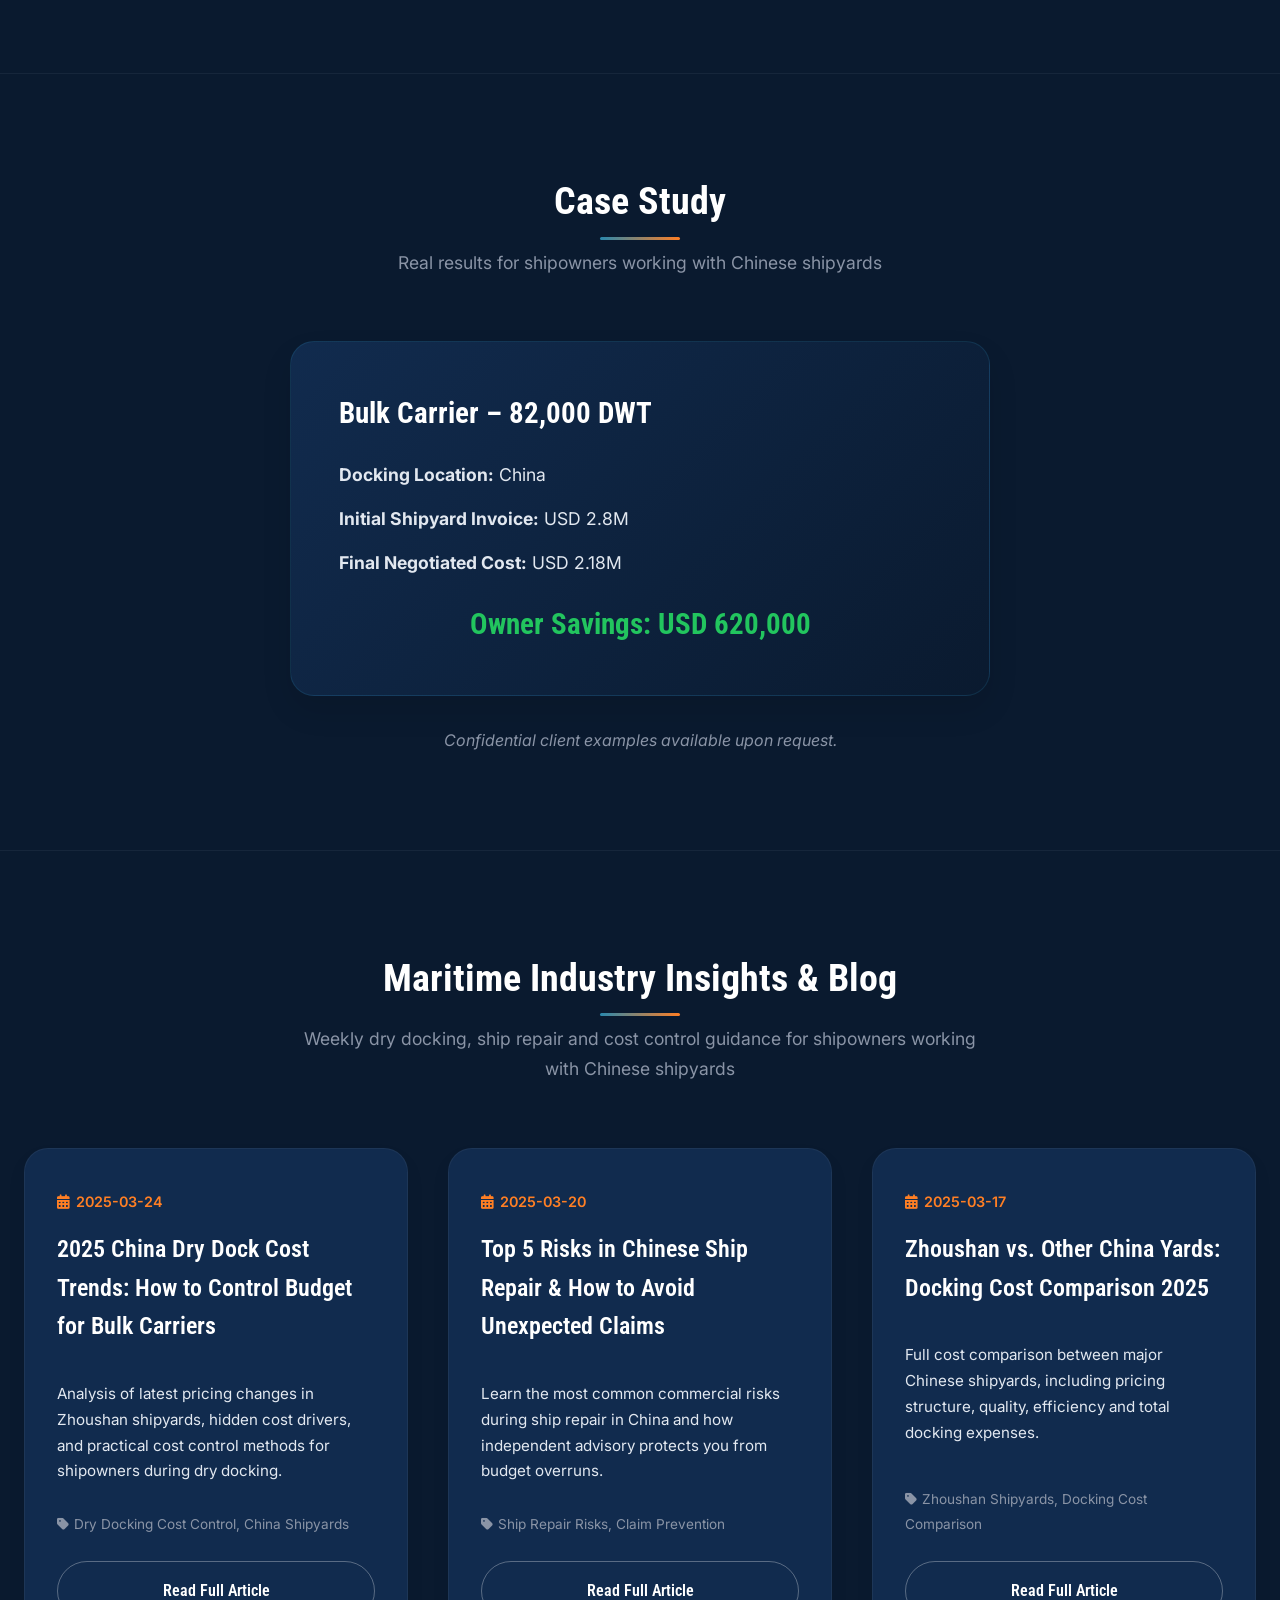
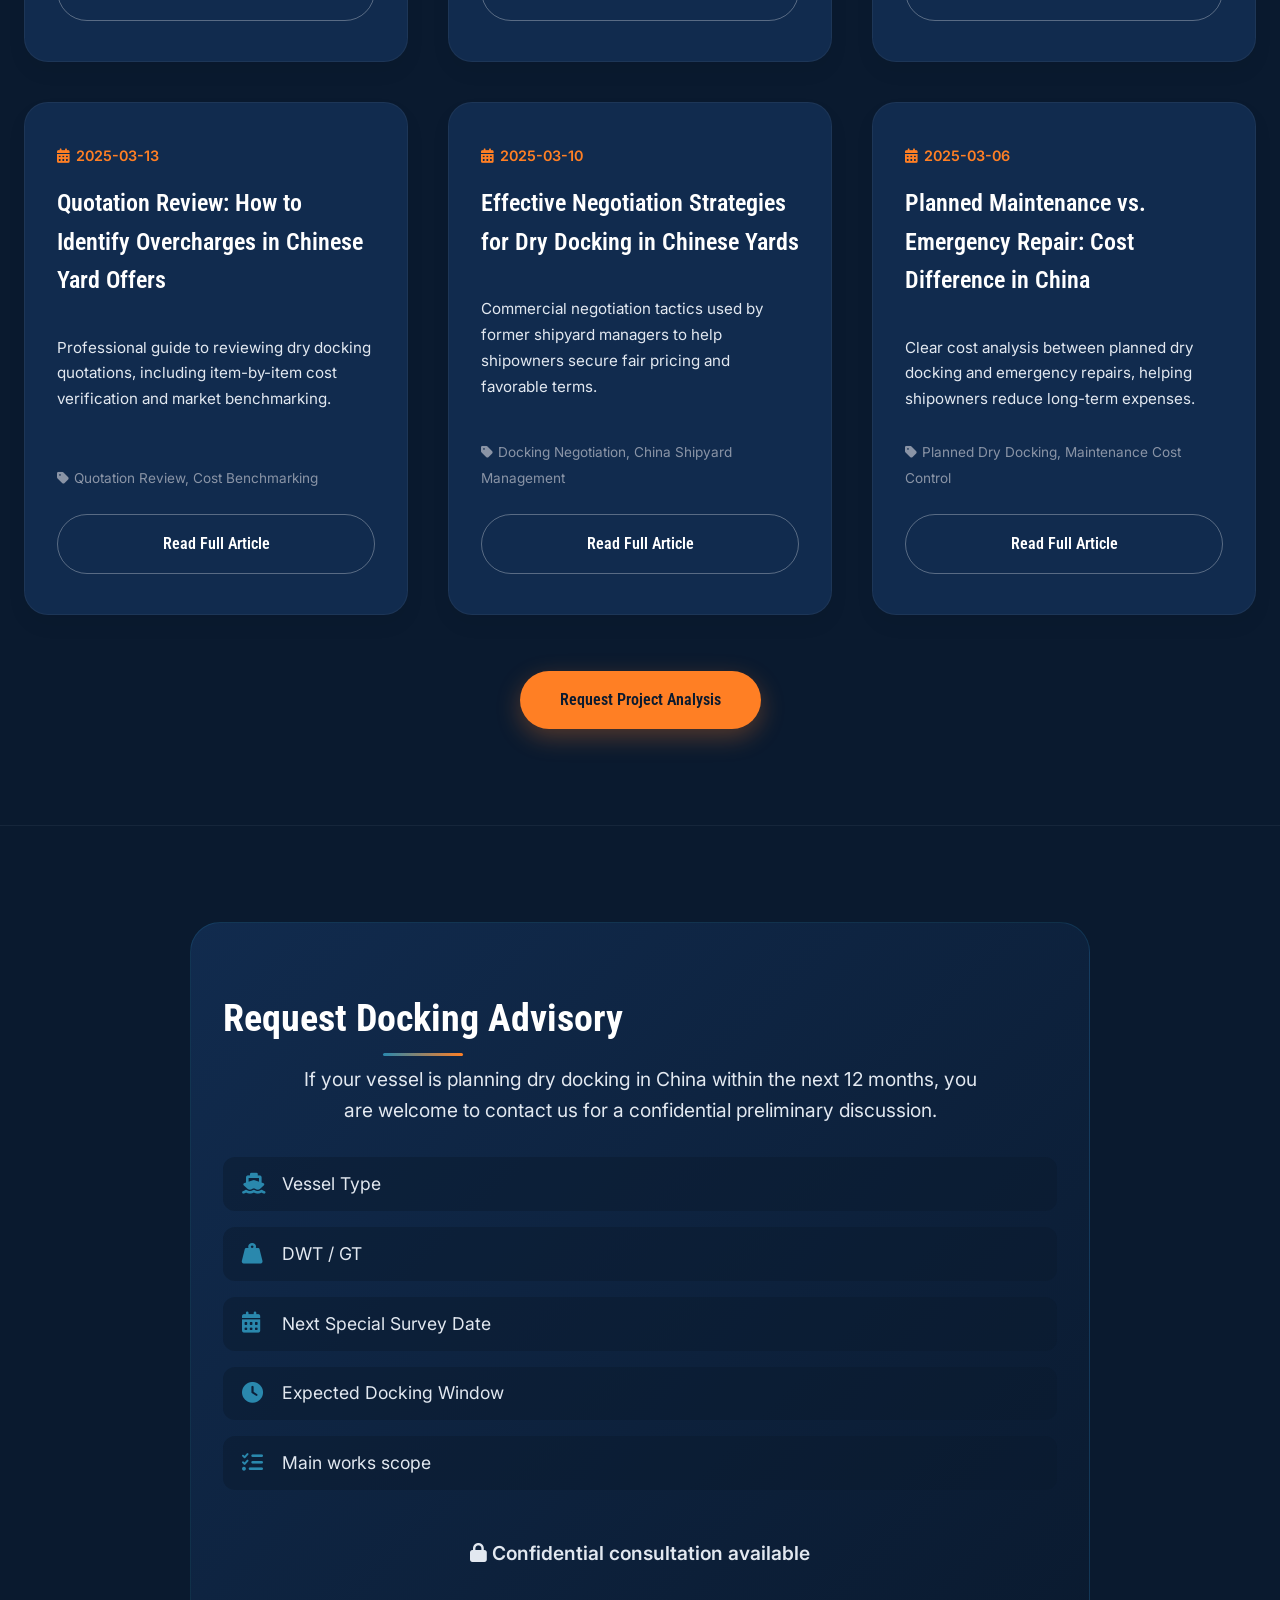
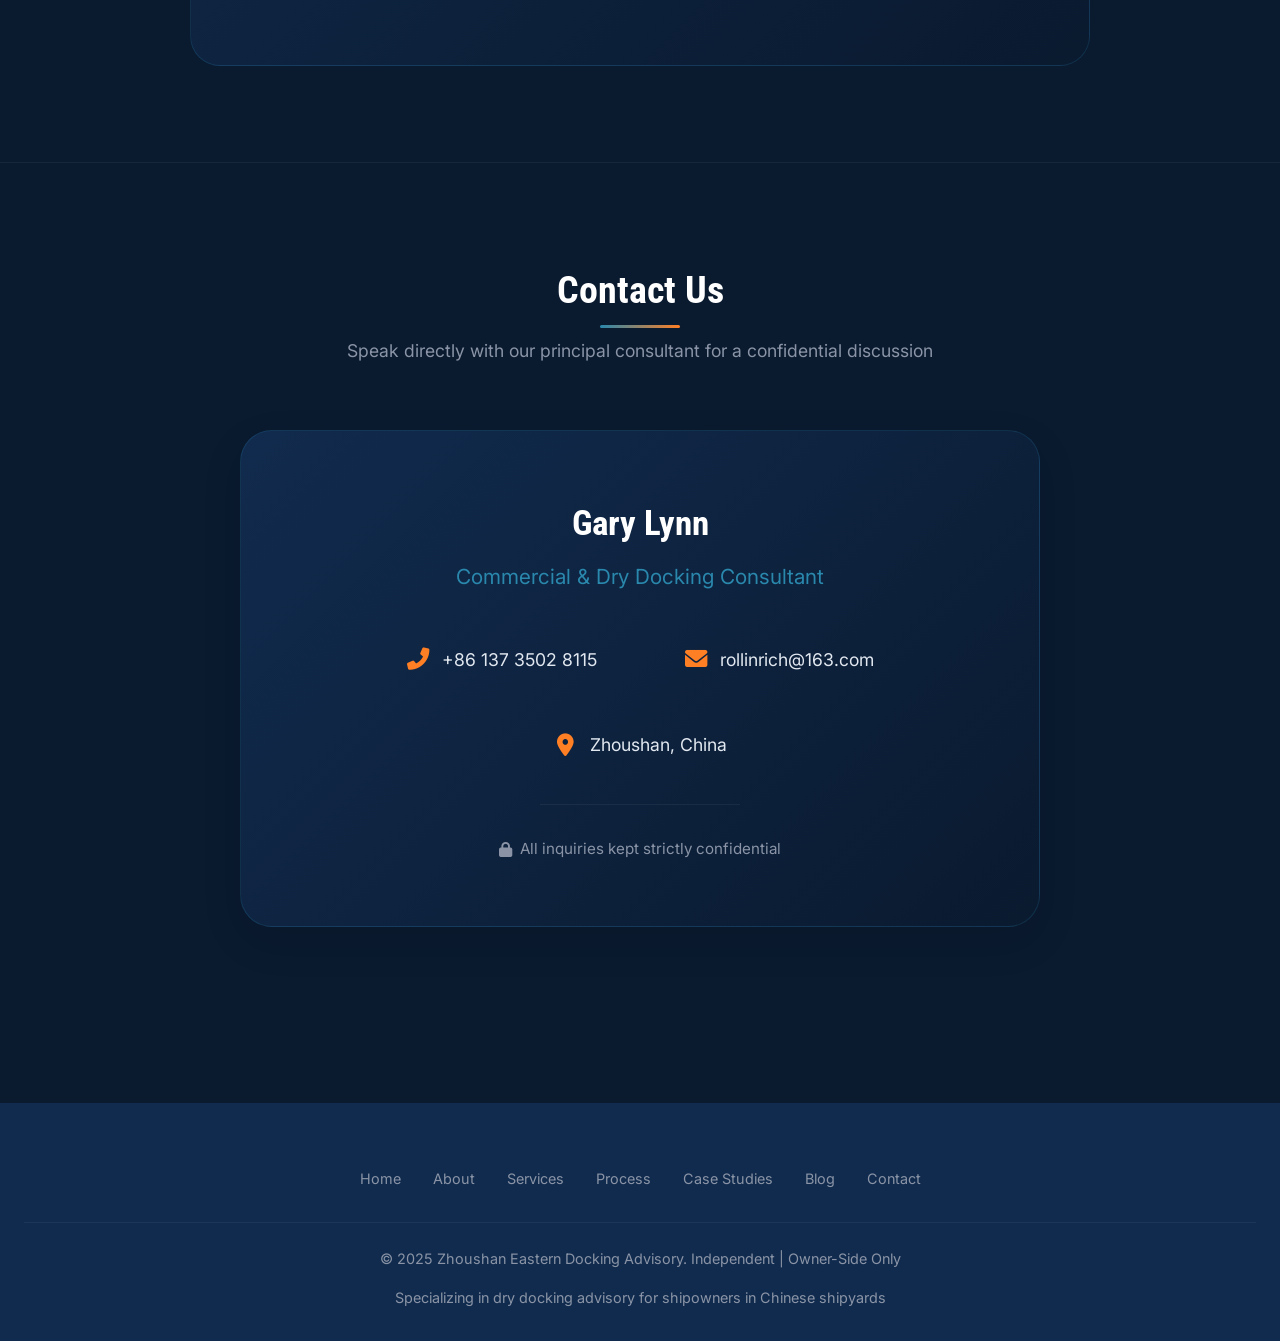
==== commit e6b8230a: "Modify email and implement blog detail functionality Updated email contact and added blog detail sec" ====
--- a/index.html
+++ b/index.html
@@ -19,7 +19,7 @@
       "name": "Zhoushan Eastern Docking Advisory",
       "description": "Independent dry docking and repair advisory for shipowners working with Chinese shipyards.",
       "telephone": "+8613735028115",
-      "email": "rollinrich@163.com",
+      "email": "info@dockingadvisory.cn",
       "address": {
         "@type": "PostalAddress",
         "addressLocality": "Zhoushan",
@@ -384,6 +384,7 @@
       height: 100%;
       display: flex;
       flex-direction: column;
+      cursor: pointer;
     }
     .service-card:hover {
       transform: translateY(-10px);
@@ -689,6 +690,66 @@
     .service-card:nth-child(2){animation-delay:0.2s}
     .service-card:nth-child(3){animation-delay:0.3s}
     .service-card:nth-child(4){animation-delay:0.4s}
+
+    /* Blog Detail Styles */
+    .blog-detail {
+      display: none;
+      padding: 4rem 0;
+      min-height: 80vh;
+    }
+    .blog-detail.active {
+      display: block;
+    }
+    .blog-content {
+      max-width: 800px;
+      margin: 0 auto;
+      background: var(--navy-medium);
+      padding: 3rem;
+      border-radius: 24px;
+      border: 1px solid rgba(42, 136, 173, 0.2);
+    }
+    .blog-content h1 {
+      font-size: 2rem;
+      color: var(--white);
+      margin-bottom: 1.5rem;
+      font-family: var(--font-secondary);
+    }
+    .blog-meta {
+      color: var(--accent-orange);
+      margin-bottom: 2rem;
+      font-size: 1rem;
+      display: flex;
+      align-items: center;
+      gap: 1rem;
+    }
+    .blog-body {
+      color: var(--light-gray);
+      font-size: 1.1rem;
+      line-height: 1.8;
+    }
+    .blog-body p {
+      margin-bottom: 1.5rem;
+    }
+    .back-btn {
+      margin-bottom: 2rem;
+      display: inline-flex;
+      align-items: center;
+      gap: 0.5rem;
+      color: var(--accent-blue);
+      text-decoration: none;
+      font-weight: 600;
+      transition: var(--transition);
+      cursor: pointer;
+    }
+    .back-btn:hover {
+      color: var(--accent-orange);
+    }
+    .blog-list {
+      display: block;
+    }
+    .blog-list.hidden {
+      display: none;
+    }
   </style>
 </head>
 <body>
@@ -833,7 +894,22 @@
           <h2 class="section-title">Maritime Industry Insights & Blog</h2>
           <p class="section-subtitle">Weekly dry docking, ship repair and cost control guidance for shipowners working with Chinese shipyards</p>
         </div>
-        <div class="cards-grid" id="blogContainer"></div>
+
+        <!-- Blog List -->
+        <div class="blog-list" id="blogList">
+          <div class="cards-grid" id="blogContainer"></div>
+        </div>
+
+        <!-- Blog Detail -->
+        <div class="blog-detail" id="blogDetail">
+          <div class="blog-content">
+            <div class="back-btn" id="backBtn"><i class="fas fa-arrow-left"></i> Back to Blog</div>
+            <h1 id="detailTitle"></h1>
+            <div class="blog-meta" id="detailMeta"></div>
+            <div class="blog-body" id="detailBody"></div>
+          </div>
+        </div>
+
         <div style="text-align:center; margin-top:3.5rem;">
           <a href="#contact" class="btn btn-primary">Request Project Analysis</a>
         </div>
@@ -914,18 +990,146 @@
     },{threshold:0.1});
     document.querySelectorAll('.service-card,.process-card,.list-item').forEach(el=>observer.observe(el));
 
+    // Blog Data with Full Content
+    const blogPosts = [
+      {
+        date:"2025-03-24",
+        title:"2025 China Dry Dock Cost Trends: How to Control Budget for Bulk Carriers",
+        excerpt:"Analysis of latest pricing changes in Zhoushan shipyards, hidden cost drivers, and practical cost control methods for shipowners during dry docking.",
+        keywords:"Dry Docking Cost Control, China Shipyards",
+        content:`
+          <p>The dry docking cost landscape in China is evolving rapidly in 2025, especially for bulk carrier operators. Shipowners are facing increasing pressure from rising material costs, labor shortages, and fluctuating currency exchange rates that impact overall docking expenses.</p>
+          <p>Zhoushan shipyards remain the most popular choice for medium to large bulk carriers due to their strategic location, competitive pricing, and experienced workforce. However, cost structures have shifted significantly over the past 12 months.</p>
+          <p><strong>Key cost drivers in 2025:</strong></p>
+          <p>1. Steel plate and material costs have increased by approximately 12-15% compared to 2024</p>
+          <p>2. Skilled labor costs continue rising as experienced shipyard workers become more scarce</p>
+          <p>3. Environmental compliance requirements add new layers of expenses for waste management and safety</p>
+          <p>4. Utility and energy costs impact overall dry docking operational expenses</p>
+          <p>Successful shipowners are implementing proactive cost control measures before entering the docking process. The most effective strategy involves detailed pre-docking planning, clear scope definition, and expert quotation analysis.</p>
+          <p>Working with an independent advisor who understands Chinese shipyard pricing logic can reduce overall docking costs by 15-25% while maintaining quality standards and project timelines.</p>
+        `
+      },
+      {
+        date:"2025-03-20",
+        title:"Top 5 Risks in Chinese Ship Repair & How to Avoid Unexpected Claims",
+        excerpt:"Learn the most common commercial risks during ship repair in China and how independent advisory protects you from budget overruns.",
+        keywords:"Ship Repair Risks, Claim Prevention",
+        content:`
+          <p>Ship repair projects in Chinese shipyards present unique commercial challenges that can lead to unexpected cost increases and contractual disputes. Understanding these risks in advance is crucial for maintaining budget control.</p>
+          <p><strong>1. Scope Creep and Unnecessary Upgrades</strong><br>
+          Many shipowners experience gradual scope expansion during the repair process. Yard personnel may recommend additional work that exceeds actual classification requirements. Clear scope definition and independent technical oversight prevent this issue.</p>
+          <p><strong>2. Low Initial Quotations with Subsequent Claims</strong><br>
+          Some yards offer artificially low quotations to secure contracts, then submit substantial variation claims during the project. Professional quotation review can identify this pattern before contract signing.</p>
+          <p><strong>3. Ambiguous Contract Terminology</strong><br>
+          Vague language in repair contracts often leads to disputes about responsibility and pricing. Well-defined contractual terms are essential for smooth project execution.</p>
+          <p><strong>4. Schedule Delays Causing Commercial Losses</strong><br>
+          Time is critical in shipping operations. Delays beyond the agreed docking period can result in significant financial losses for shipowners. Proper project planning minimizes this risk.</p>
+          <p><strong>5. Material Quality and Substitution Issues</strong><br>
+          Ensuring specified materials are actually used during repair requires diligent supervision. Independent inspection confirms compliance with owner requirements.</p>
+          <p>Working with an independent commercial advisor who understands both international shipowner expectations and Chinese shipyard practices creates the optimal balance for successful repair projects.</p>
+        `
+      },
+      {
+        date:"2025-03-17",
+        title:"Zhoushan vs. Other China Yards: Docking Cost Comparison 2025",
+        excerpt:"Full cost comparison between major Chinese shipyards, including pricing structure, quality, efficiency and total docking expenses.",
+        keywords:"Zhoushan Shipyards, Docking Cost Comparison",
+        content:`
+          <p>Choosing the right shipyard is one of the most critical decisions affecting dry docking costs and project success. This comprehensive comparison analyzes Zhoushan shipyards against other major repair centers in China.</p>
+          <p><strong>Zhoushan Shipyards</strong><br>
+          <strong>Cost Level:</strong> Medium to competitive<br>
+          <strong>Capacity:</strong> Excellent for bulk carriers, container ships, and medium-sized vessels<br>
+          <strong>Advantages:</strong> Strategic location, experienced workforce, good infrastructure<br>
+          <strong>Ideal For:</strong> Regular dry docking, standard repairs, maintenance projects</p>
+          <p><strong>Northern China Yards</strong><br>
+          <strong>Cost Level:</strong> Generally lower base prices<br>
+          <strong>Considerations:</strong> Weather limitations, seasonal scheduling constraints<br>
+          <strong>Best For:</strong> Cost-sensitive projects with flexible scheduling</p>
+          <p><strong>Southern China Yards</strong><br>
+          <strong>Cost Level:</strong> Premium pricing for specialized services<br>
+          <strong>Advantages:</strong> Year-round operation, modern facilities<br>
+          <strong>Specialization:</strong> Complex repairs, specialized projects</p>
+          <p>The total cost of docking involves more than just the initial quotation. Factors like efficiency, schedule reliability, and claim history significantly impact the final expense.</p>
+          <p>Zhoushan consistently provides the best overall value for most shipowners due to its balanced combination of competitive pricing, technical capability, and operational efficiency.</p>
+          <p>Independent docking advisory services help shipowners select the optimal yard based on vessel type, repair scope, budget requirements, and scheduling constraints.</p>
+        `
+      },
+      {
+        date:"2025-03-13",
+        title:"Quotation Review: How to Identify Overcharges in Chinese Yard Offers",
+        excerpt:"Professional guide to reviewing dry docking quotations, including item-by-item cost verification and market benchmarking.",
+        keywords:"Quotation Review, Cost Benchmarking",
+        content:`
+          <p>Reviewing shipyard quotations requires specialized knowledge of Chinese repair practices, pricing structures, and industry standards. Many shipowners struggle to identify potential overcharges and hidden costs in complex repair quotations.</p>
+          <p><strong>Key areas requiring detailed scrutiny:</strong></p>
+          <p><strong>1. Unit Pricing Analysis</strong><br>
+          Compare labor rates, material costs, and equipment charges against market benchmarks. Significant deviations require justification and explanation.</p>
+          <p><strong>2. Scope Verification</strong><br>
+          Ensure all quoted items directly correspond to the actual repair scope. Eliminate unnecessary items and confirm specification compliance.</p>
+          <p><strong>3. Hidden Cost Identification</strong><br>
+          Check for undefined items, provisional sums, and contingencies that may lead to additional charges during the project.</p>
+          <p><strong>4. Methodology Examination</strong><br>
+          Verify measurement methods, calculation bases, and charging mechanisms align with industry practices.</p>
+          <p><strong>5. Contractual Risk Assessment</strong><br>
+          Identify commercial risks related to variation orders, additional services, and schedule changes.</p>
+          <p>Professional quotation review typically identifies potential savings of 15-30% through the elimination of unnecessary charges, optimization of repair scope, and establishment of fair pricing.</p>
+          <p>Independent advisors with previous Chinese shipyard commercial experience provide invaluable insight into pricing logic and cost optimization opportunities.</p>
+        `
+      },
+      {
+        date:"2025-03-10",
+        title:"Effective Negotiation Strategies for Dry Docking in Chinese Yards",
+        excerpt:"Commercial negotiation tactics used by former shipyard managers to help shipowners secure fair pricing and favorable terms.",
+        keywords:"Docking Negotiation, China Shipyard Management",
+        content:`
+          <p>Negotiating successfully with Chinese shipyards requires understanding of local business practices, commercial logic, and cultural communication styles. The most effective approaches combine clear objectives with contextual awareness.</p>
+          <p><strong>Preparation is Fundamental</strong><br>
+          Thoroughly understand your repair requirements, market conditions, and cost benchmarks before entering negotiations. Knowledge provides the strongest negotiating position.</p>
+          <p><strong>Clear Scope Definition</strong><br>
+          Well-defined repair scope eliminates ambiguity and prevents subsequent claims. Detailed specifications create the foundation for fair pricing.</p>
+          <p><strong>Relationship Building</strong><br>
+          Chinese business culture emphasizes relationship development. Professional, respectful communication establishes trust and facilitates favorable outcomes.</p>
+          <p><strong>Commercial Realism</strong><br>
+          Understand yard cost structures and profit requirements. Realistic expectations lead to sustainable agreements and quality performance.</p>
+          <p><strong>Contractual Clarity</strong><br>
+          Ensure all agreements are clearly documented with precise terminology. Well-structured contracts prevent misunderstandings.</p>
+          <p>Former shipyard commercial managers bring unique insight into negotiation dynamics from the yard perspective. This specialized knowledge helps shipowners secure optimal terms while maintaining constructive working relationships.</p>
+          <p>Effective negotiation achieves the critical balance between cost control, quality assurance, and schedule reliability for successful dry docking projects.</p>
+        `
+      },
+      {
+        date:"2025-03-06",
+        title:"Planned Maintenance vs. Emergency Repair: Cost Difference in China",
+        excerpt:"Clear cost analysis between planned dry docking and emergency repairs, helping shipowners reduce long-term expenses.",
+        keywords:"Planned Dry Docking, Maintenance Cost Control",
+        content:`
+          <p>The financial difference between planned maintenance and emergency repairs in Chinese shipyards is substantial. Strategic shipowners recognize that proactive maintenance planning delivers significant cost advantages over crisis management.</p>
+          <p><strong>Cost Comparison Analysis</strong><br>
+          Emergency repairs typically cost <strong>40-100% more</strong> than planned maintenance for the same scope of work. Multiple factors contribute to this significant cost differential.</p>
+          <p><strong>Emergency Repair Premium Factors:</strong></p>
+          <p>1. Expedited service charges for accelerated scheduling</p>
+          <p>2. Premium pricing for off-hot working and resource reallocation</p>
+          <p>3. Limited negotiation position due to time constraints</p>
+          <p>4. Potential additional damage from delayed repairs</p>
+          <p>5. Commercial losses from vessel downtime</p>
+          <p><strong>Planned Maintenance Advantages:</strong></p>
+          <p>• Optimal scheduling at competitive price periods</p>
+          <p>• Comprehensive cost negotiation opportunities</p>
+          <p>• Optimal yard selection based on specific requirements</p>
+          <p>• Detailed scope planning and optimization</p>
+          <p>• Minimal business disruption</p>
+          <p>Forward-thinking shipowners implement 12-24 month maintenance planning cycles. This proactive approach ensures optimal docking timing, maximum cost efficiency, and minimal operational disruption.</p>
+          <p>Independent dry docking advisory services provide valuable support for maintenance planning, yard selection, quotation analysis, and cost control strategies.</p>
+        `
+      }
+    ];
+
+    // Load Blog List
     function loadMaritimeBlog(){
       const container=document.getElementById('blogContainer');
       if(!container)return;
-      const posts=[
-        {date:"2025-03-24",title:"2025 China Dry Dock Cost Trends: How to Control Budget for Bulk Carriers",excerpt:"Analysis of latest pricing changes in Zhoushan shipyards, hidden cost drivers, and practical cost control methods for shipowners during dry docking.",keywords:"Dry Docking Cost Control, China Shipyards"},
-        {date:"2025-03-20",title:"Top 5 Risks in Chinese Ship Repair & How to Avoid Unexpected Claims",excerpt:"Learn the most common commercial risks during ship repair in China and how independent advisory protects you from budget overruns.",keywords:"Ship Repair Risks, Claim Prevention"},
-        {date:"2025-03-17",title:"Zhoushan vs. Other China Yards: Docking Cost Comparison 2025",excerpt:"Full cost comparison between major Chinese shipyards, including pricing structure, quality, efficiency and total docking expenses.",keywords:"Zhoushan Shipyards, Docking Cost Comparison"},
-        {date:"2025-03-13",title:"Quotation Review: How to Identify Overcharges in Chinese Yard Offers",excerpt:"Professional guide to reviewing dry docking quotations, including item-by-item cost verification and market benchmarking.",keywords:"Quotation Review, Cost Benchmarking"},
-        {date:"2025-03-10",title:"Effective Negotiation Strategies for Dry Docking in Chinese Yards",excerpt:"Commercial negotiation tactics used by former shipyard managers to help shipowners secure fair pricing and favorable terms.",keywords:"Docking Negotiation, China Shipyard Management"},
-        {date:"2025-03-06",title:"Planned Maintenance vs. Emergency Repair: Cost Difference in China",excerpt:"Clear cost analysis between planned dry docking and emergency repairs, helping shipowners reduce long-term expenses.",keywords:"Planned Dry Docking, Maintenance Cost Control"}
-      ];
-      posts.forEach(post=>{
+      
+      blogPosts.forEach((post, index)=>{
         const card=document.createElement('div');
         card.className='service-card';
         card.innerHTML=`
@@ -941,11 +1145,30 @@
               <i class="fas fa-tag" style="margin-right:5px;"></i>${post.keywords}
             </span>
           </div>
-          <a href="#contact" class="btn btn-outline" style="margin-top:1.5rem;">Get Professional Advice</a>
+          <div class="btn btn-outline" style="margin-top:1.5rem;" onclick="openBlog(${index})">Read Full Article</div>
         `;
         container.appendChild(card);
       });
     }
+
+    // Open Blog Detail
+    function openBlog(index) {
+      const post = blogPosts[index];
+      document.getElementById('blogList').classList.add('hidden');
+      document.getElementById('blogDetail').classList.add('active');
+      document.getElementById('detailTitle').textContent = post.title;
+      document.getElementById('detailMeta').innerHTML = `<i class="fas fa-calendar-alt"></i> ${post.date} | <i class="fas fa-tag"></i> ${post.keywords}`;
+      document.getElementById('detailBody').innerHTML = post.content;
+      window.scrollTo(0, document.getElementById('blog').offsetTop - 100);
+    }
+
+    // Back to Blog List
+    document.getElementById('backBtn').addEventListener('click', function() {
+      document.getElementById('blogDetail').classList.remove('active');
+      document.getElementById('blogList').classList.remove('hidden');
+      window.scrollTo(0, document.getElementById('blog').offsetTop - 100);
+    });
+
     window.addEventListener('DOMContentLoaded',loadMaritimeBlog);
   </script>
 </body>
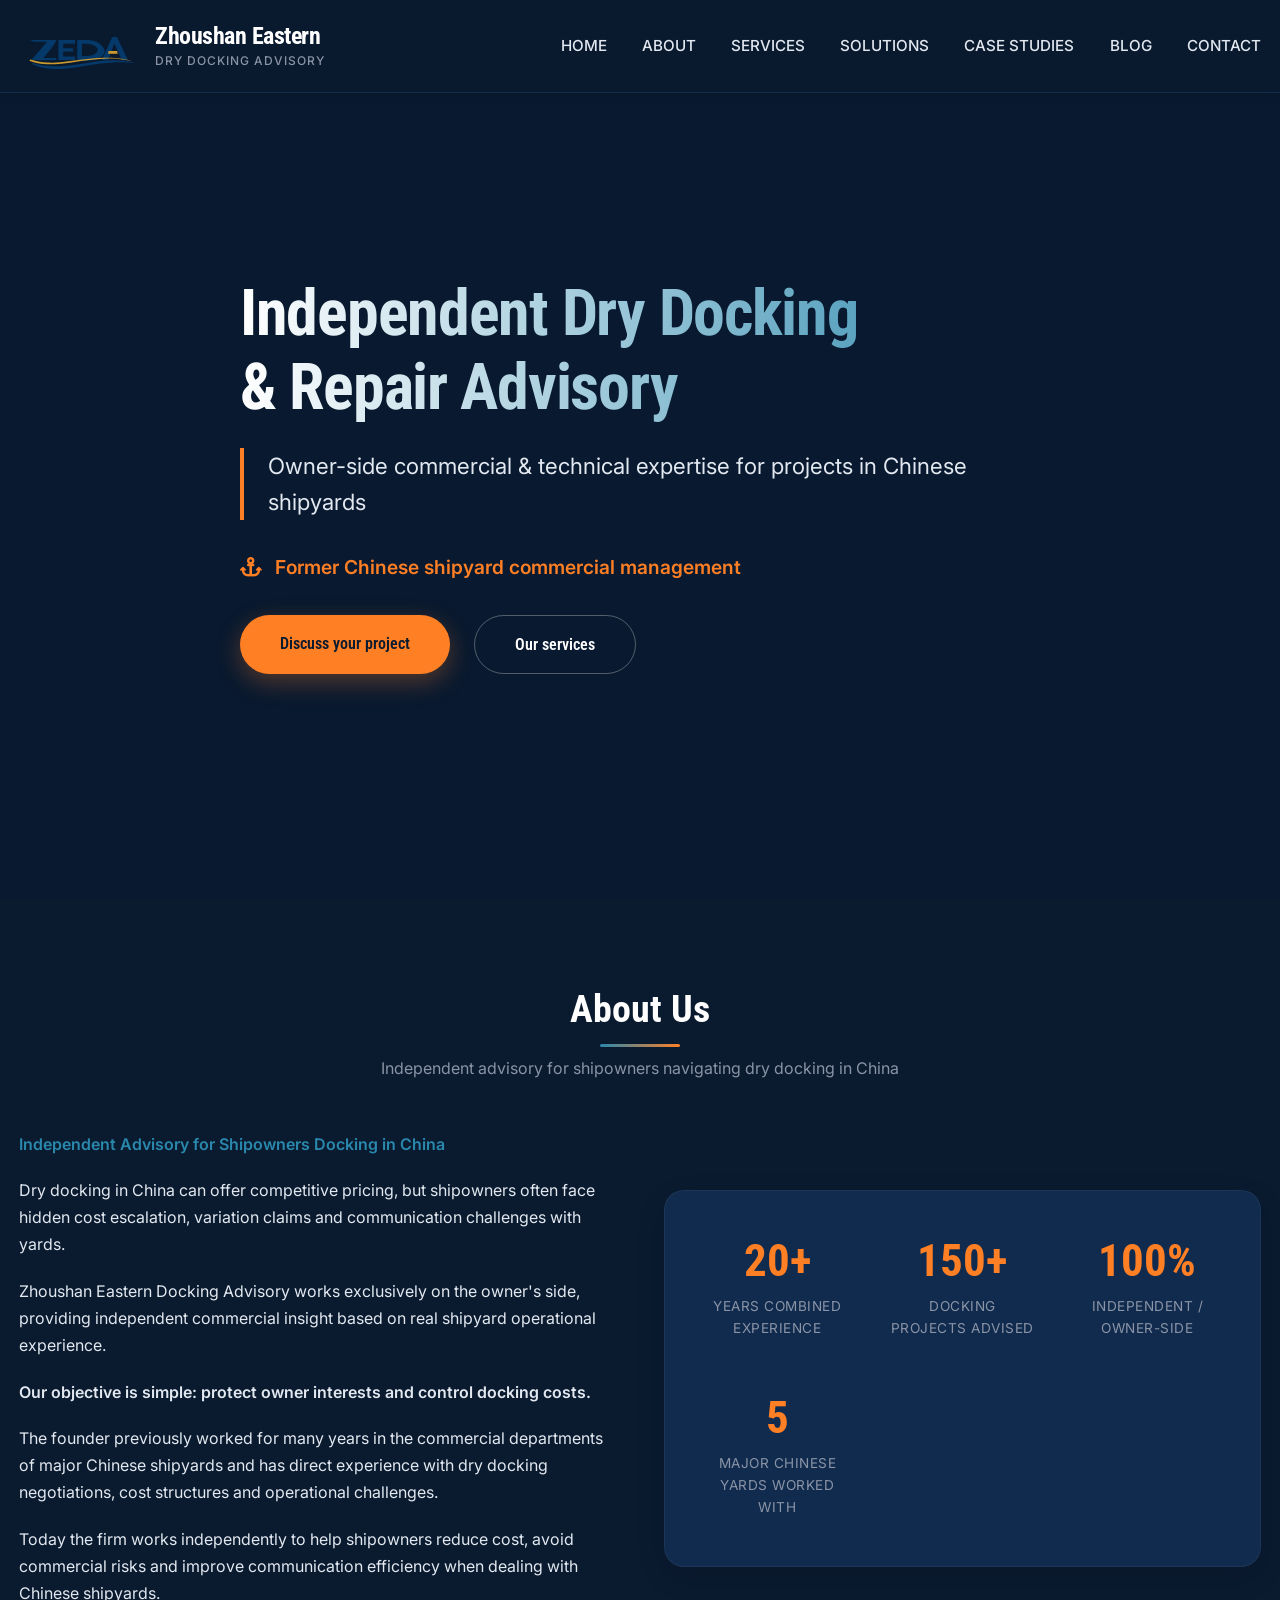
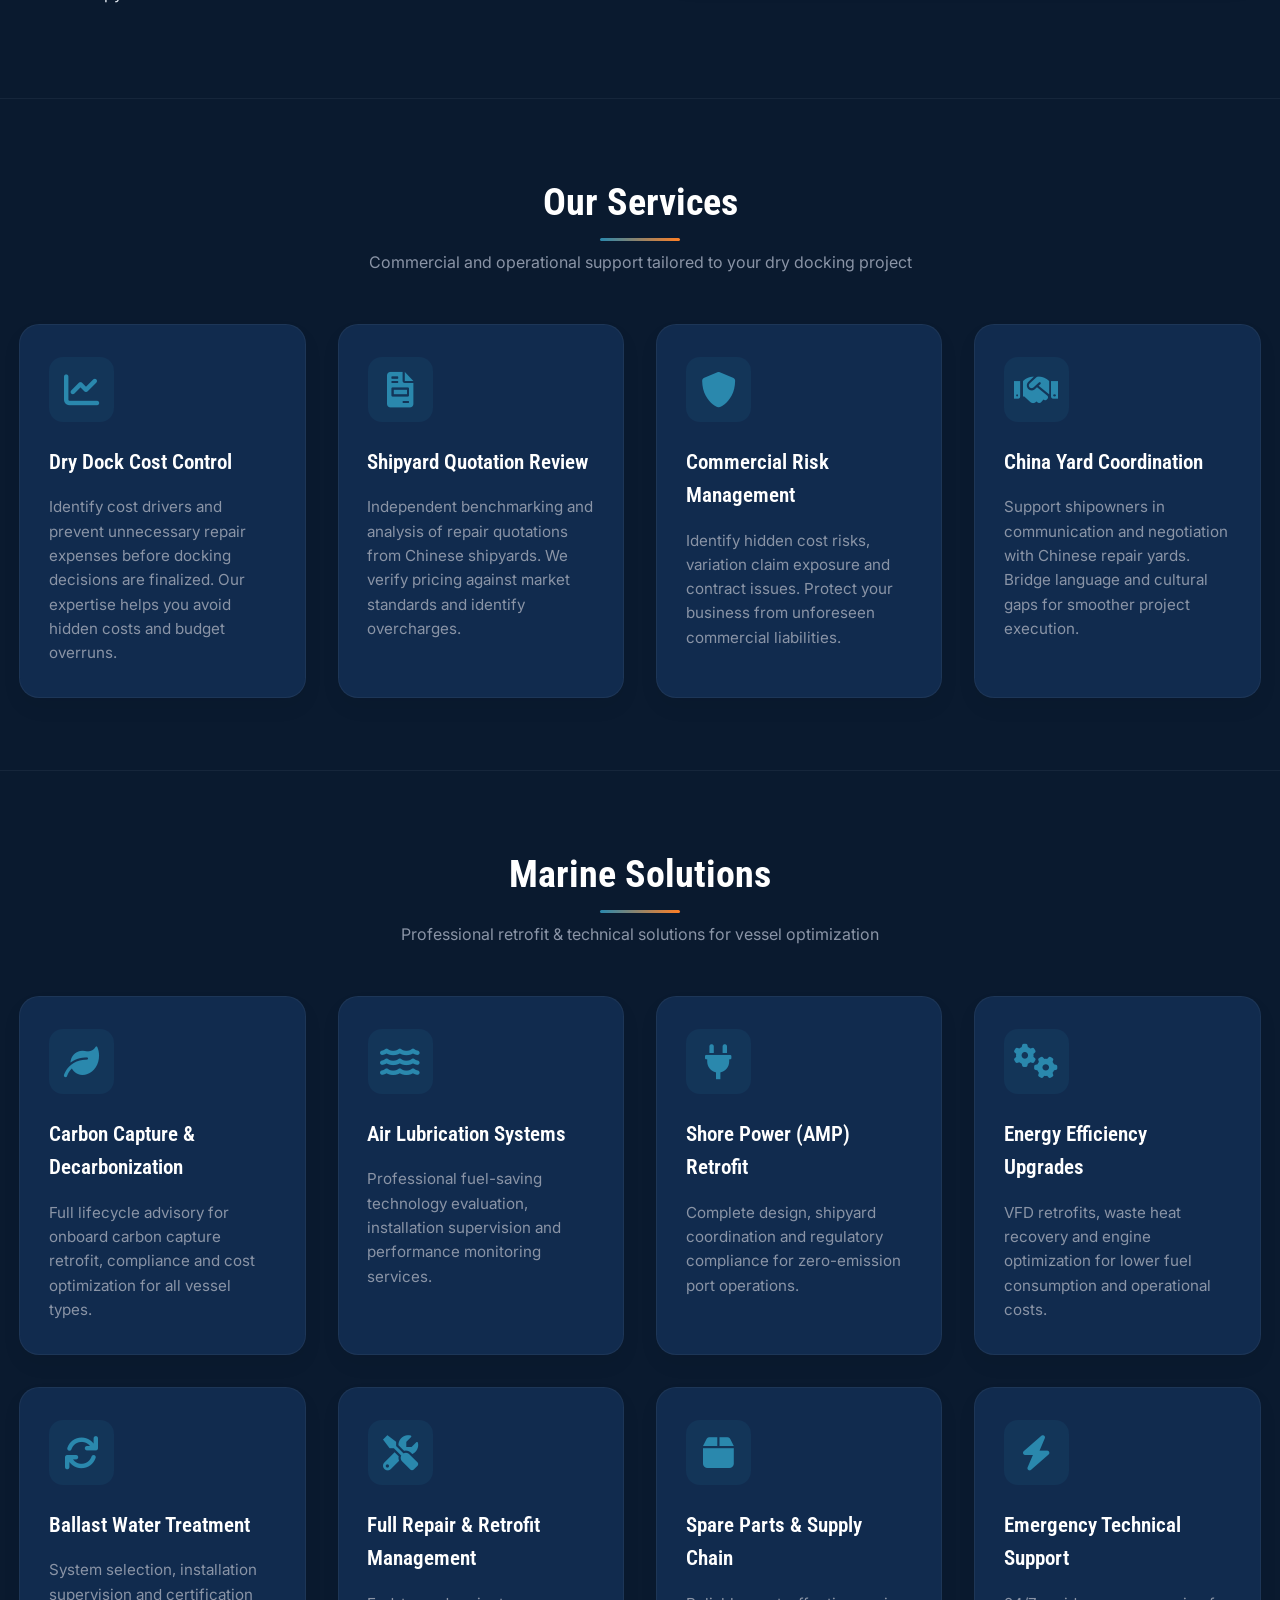
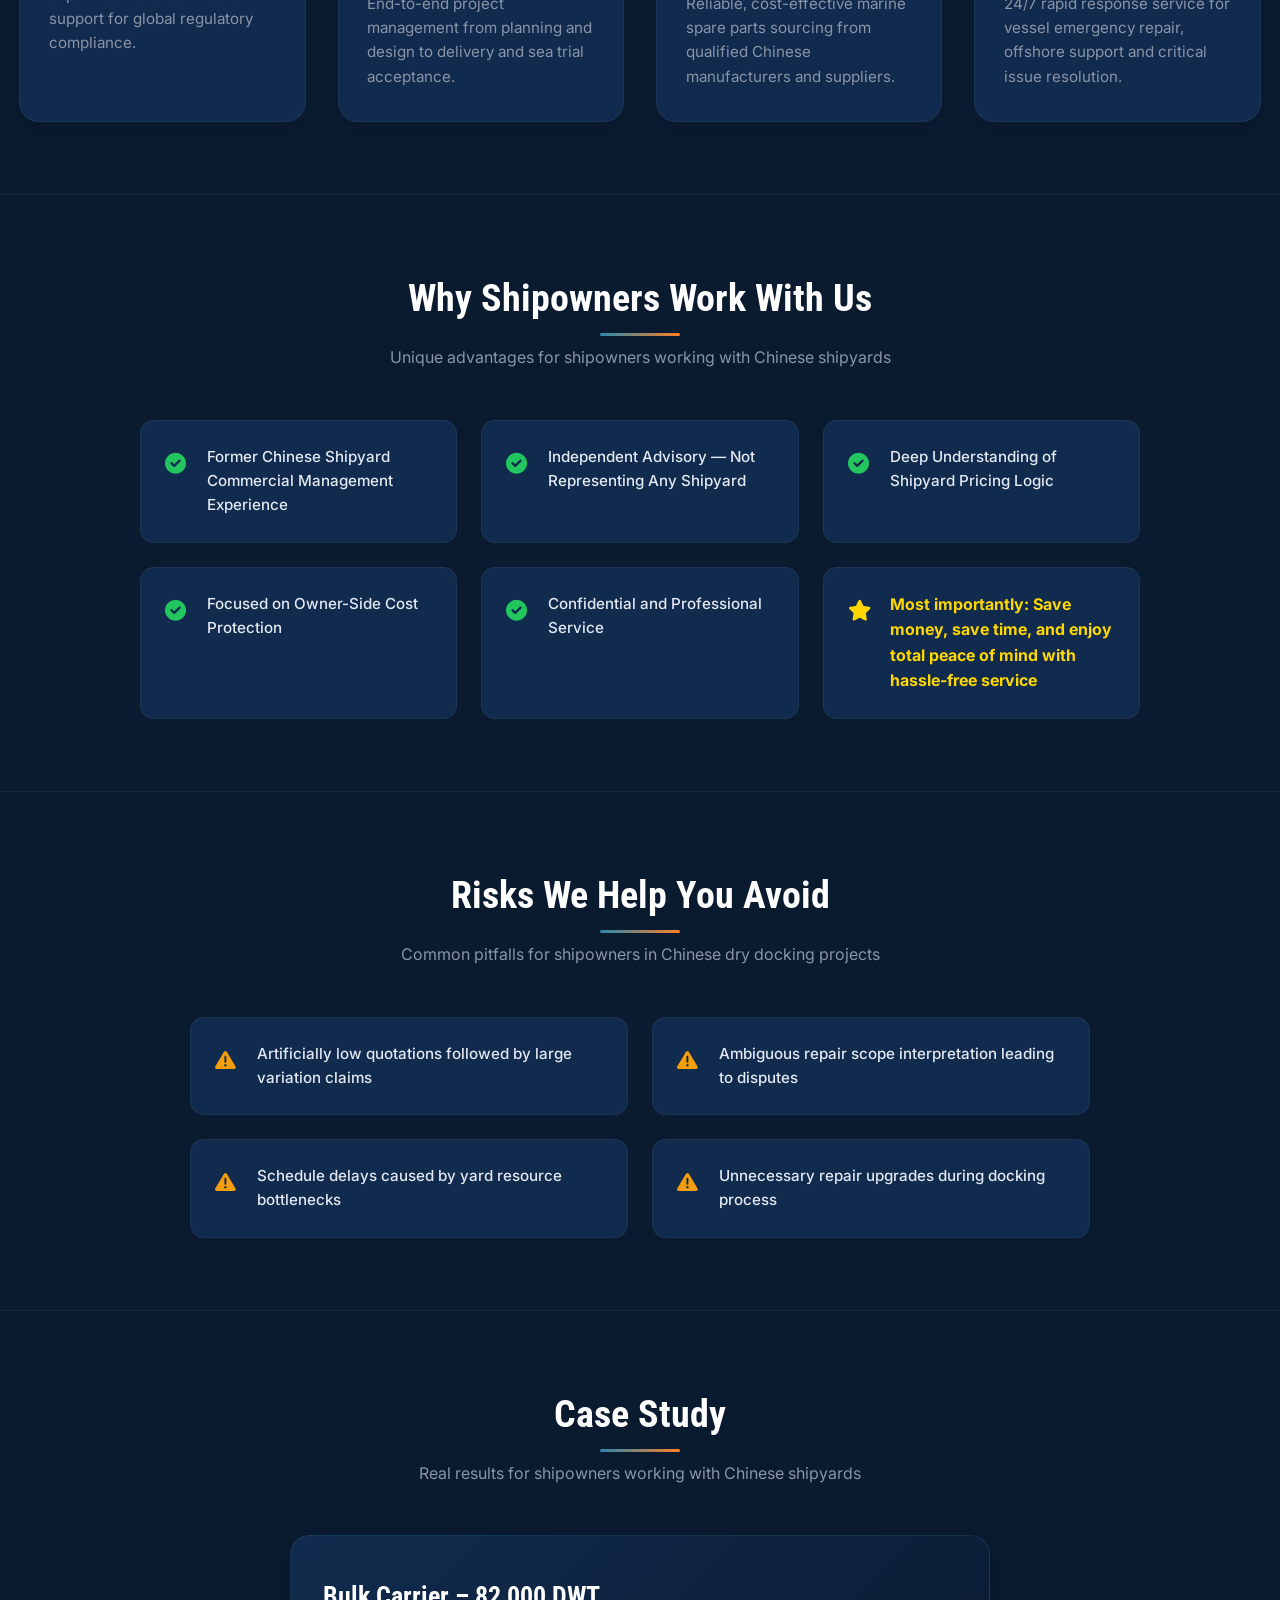
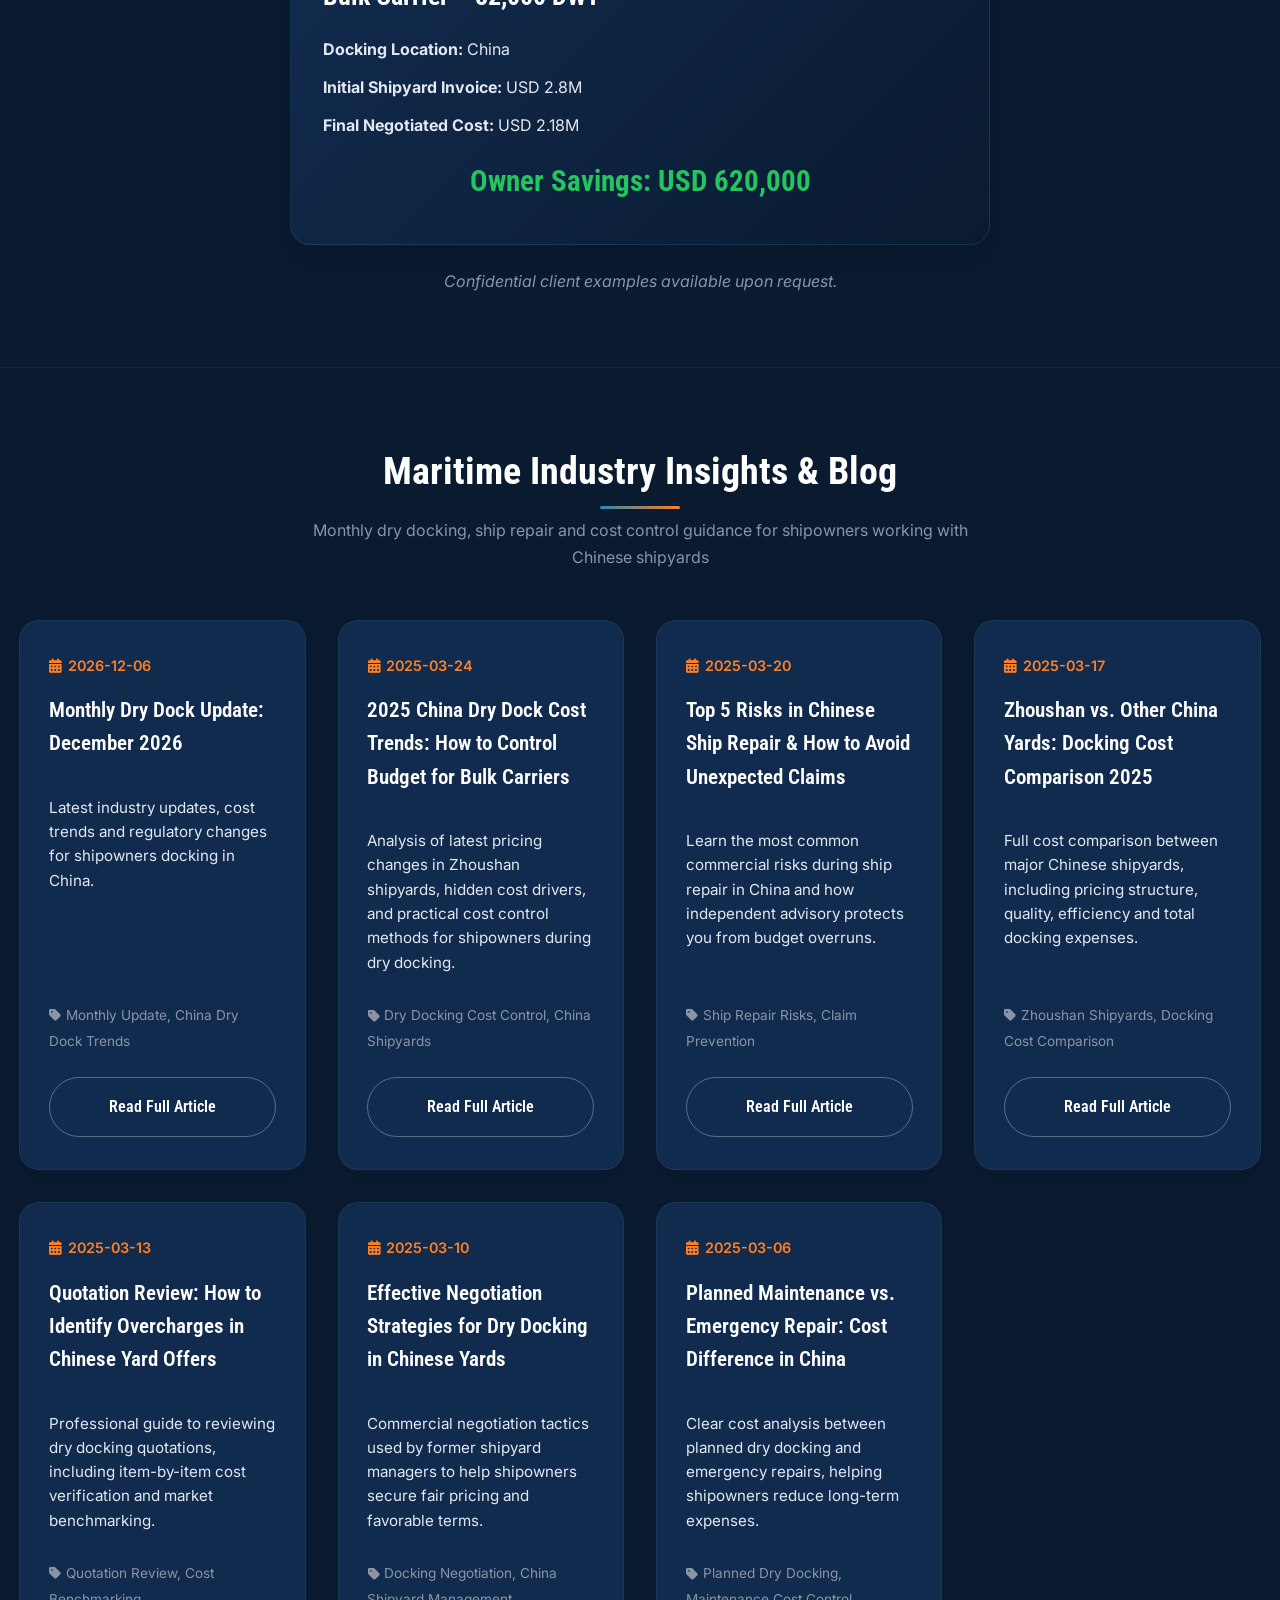
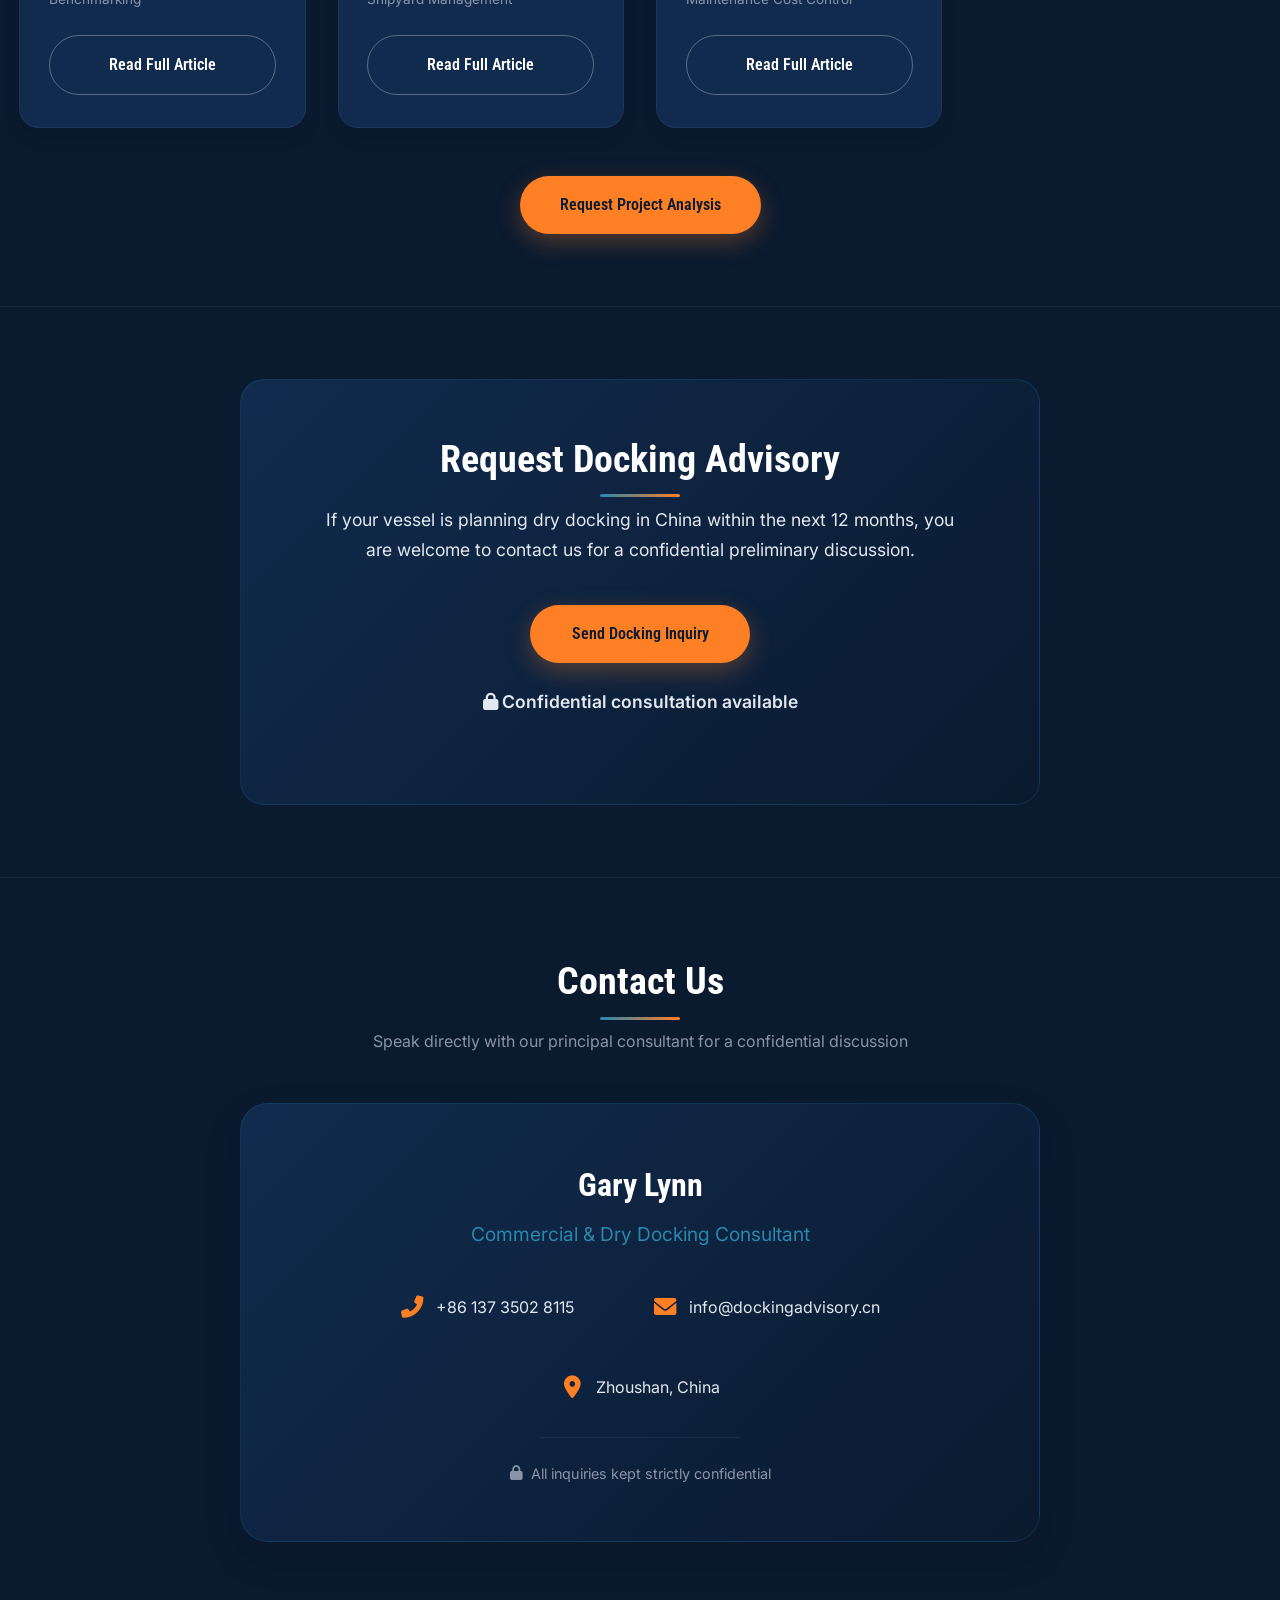
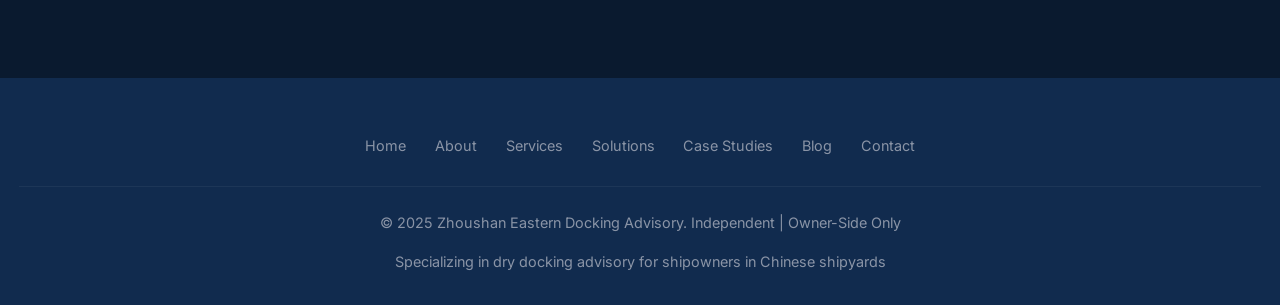
==== commit 837cdd7a: "Update with logo and email functions" ====
--- a/index.html
+++ b/index.html
@@ -44,7 +44,7 @@
   </script>
   <link rel="preconnect" href="https://fonts.googleapis.com">
   <link rel="preconnect" href="https://fonts.gstatic.com" crossorigin>
-  <link href="https://fonts.googleapis.com/css2?family=Inter:wght@300;400;500;600;700&family=Roboto+Condensed:wght@400;700&display=swap" rel="stylesheet">
+  <link href="https://fonts.googleapis.com/css2?family=Inter:wght@300;400;500;600;700&family=Roboto+Condensed:w@400;700&display=swap" rel="stylesheet">
   <link rel="stylesheet" href="https://cdnjs.cloudflare.com/ajax/libs/font-awesome/6.0.0-beta3/css/all.min.css">
   <style>
     * {
@@ -63,9 +63,13 @@
       --white: #FFFFFF;
       --success-green: #22C55E;
       --warning-amber: #F59E0B;
+      --premium-gold: #FFD700;
       --font-primary: 'Inter', sans-serif;
       --font-secondary: 'Roboto Condensed', sans-serif;
       --transition: all 0.3s ease;
+      /* ZEDA Logo 配色变量 */
+      --zeda-blue: #04396A;
+      --zeda-gold: #CC9B2E;
     }
     body {
       font-family: var(--font-primary);
@@ -73,11 +77,24 @@
       color: var(--light-gray);
       line-height: 1.6;
       scroll-behavior: smooth;
+      background-image: url('https://picsum.photos/id/1041/1920/1080'), url('https://picsum.photos/id/176/1920/1080');
+      background-size: cover, cover;
+      background-position: center, center;
+      background-attachment: fixed, fixed;
+      position: relative;
+    }
+    body::before {
+      content: '';
+      position: fixed;
+      top: 0; left: 0;
+      width: 100%; height: 100%;
+      background: rgba(10, 26, 47, 0.88);
+      z-index: -1;
     }
     .container {
       max-width: 1280px;
       margin: 0 auto;
-      padding: 0 1.5rem;
+      padding: 0 1.2rem;
     }
     .navbar {
       position: sticky;
@@ -95,29 +112,40 @@
       justify-content: space-between;
       flex-wrap: wrap;
     }
+
+    /* --------------------------
+       ZEDA SVG Logo 核心样式
+       -------------------------- */
     .logo {
       display: flex;
       align-items: center;
       gap: 1rem;
       text-decoration: none;
     }
+    /* Logo容器 - 适配原有布局 */
     .logo-icon {
-      font-size: 2.2rem;
-      color: var(--accent-blue);
-      background: rgba(42, 136, 173, 0.1);
-      width: 56px;
-      height: 56px;
-      border-radius: 14px;
+      width: 120px; /* 优化尺寸适配导航栏 */
+      height: 60px;
       display: flex;
       align-items: center;
       justify-content: center;
-      border: 1px solid rgba(42, 136, 173, 0.3);
-      transition: var(--transition);
-    }
+      transition: all 0.3s ease;
+    }
+    /* SVG Logo样式 */
+    .zeda-logo-svg {
+      width: 100%;
+      height: auto;
+      display: block;
+      transition: all 0.3s ease;
+    }
+    /* Logo悬浮效果 - 保持原有交互体验 */
     .logo:hover .logo-icon {
-      background: rgba(42, 136, 173, 0.2);
-      transform: rotate(5deg);
-    }
+      transform: translateY(-2px);
+    }
+    .logo:hover .zeda-logo-svg {
+      filter: brightness(1.1);
+    }
+    /* Logo文字部分 - 保留原有样式 */
     .logo-text {
       display: flex;
       flex-direction: column;
@@ -137,9 +165,10 @@
       text-transform: uppercase;
       letter-spacing: 1px;
     }
+
     .nav-links {
       display: flex;
-      gap: 2.5rem;
+      gap: 2.2rem;
     }
     .nav-links a {
       color: var(--light-gray);
@@ -173,6 +202,11 @@
       cursor: pointer;
     }
     @media (max-width: 768px) {
+      /* 移动端Logo适配 */
+      .logo-icon {
+        width: 90px;
+        height: 45px;
+      }
       .mobile-toggle {
         display: block;
       }
@@ -188,24 +222,27 @@
       .nav-links.active {
         display: flex;
       }
+      /* 移动端Logo文字适配 */
+      .logo-text .main {
+        font-size: 1.2rem;
+      }
     }
     .hero {
       position: relative;
-      background: linear-gradient(135deg, #0A1A2F, #112B4E);
       min-height: 85vh;
       display: flex;
       align-items: center;
       isolation: isolate;
-      margin-bottom: 5rem;
+      margin-bottom: 3rem;
     }
     .hero-content {
       max-width: 800px;
-      padding: 4rem 0;
+      padding: 3rem 0;
     }
     .hero h1 {
-      font-size: clamp(2.5rem, 5vw, 4.5rem);
+      font-size: clamp(2.2rem, 5vw, 4.2rem);
       font-weight: 700;
-      line-height: 1.1;
+      line-height: 1.15;
       letter-spacing: -0.02em;
       background: linear-gradient(to right, var(--white), var(--accent-blue));
       -webkit-background-clip: text;
@@ -214,7 +251,7 @@
       font-family: var(--font-secondary);
     }
     .hero .tagline {
-      font-size: clamp(1.2rem, 2vw, 1.5rem);
+      font-size: clamp(1.1rem, 2vw, 1.4rem);
       color: var(--light-gray);
       margin-bottom: 2rem;
       border-left: 4px solid var(--accent-orange);
@@ -223,7 +260,7 @@
     .hero .highlight {
       color: var(--accent-orange);
       font-weight: 600;
-      font-size: 1.25rem;
+      font-size: 1.2rem;
     }
     .cta-buttons {
       display: flex;
@@ -265,7 +302,7 @@
       transform: translateY(-3px);
     }
     .section {
-      padding: 6rem 0;
+      padding: 4.5rem 0;
       border-bottom: 1px solid rgba(138, 148, 166, 0.1);
     }
     .section:last-of-type {
@@ -273,10 +310,10 @@
     }
     .section-header {
       text-align: center;
-      margin-bottom: 4rem;
+      margin-bottom: 3rem;
     }
     .section-title {
-      font-size: clamp(1.8rem, 3vw, 2.5rem);
+      font-size: clamp(1.7rem, 3vw, 2.4rem);
       font-weight: 700;
       color: var(--white);
       margin-bottom: 1rem;
@@ -297,21 +334,21 @@
     }
     .section-subtitle {
       color: var(--metal-gray);
-      font-size: 1.1rem;
+      font-size: 1rem;
       max-width: 700px;
       margin: 0 auto;
       line-height: 1.7;
     }
     .about-grid {
       display: grid;
-      grid-template-columns: 1fr 1fr;
-      gap: 4rem;
+      grid-template-columns: repeat(auto-fit, minmax(320px, 1fr));
+      gap: 3rem;
       align-items: center;
     }
     .about-text p {
-      margin-bottom: 1.5rem;
+      margin-bottom: 1.2rem;
       color: var(--light-gray);
-      font-size: 1.1rem;
+      font-size: 1rem;
       line-height: 1.7;
     }
     .about-text strong {
@@ -320,24 +357,20 @@
     }
     .stats {
       display: grid;
-      grid-template-columns: repeat(2, 1fr);
-      gap: 2rem;
+      grid-template-columns: repeat(auto-fit, minmax(160px, 1fr));
+      gap: 1.5rem;
       background: var(--navy-medium);
-      padding: 2.5rem;
+      padding: 2rem;
       border-radius: 20px;
       border: 1px solid rgba(138, 148, 166, 0.1);
       box-shadow: 0 10px 30px rgba(0,0,0,0.1);
     }
     .stat-item {
       text-align: center;
-      padding: 1rem 0;
-      border-right: 1px solid rgba(138, 148, 166, 0.1);
-    }
-    .stat-item:last-child,.stat-item:nth-child(2) {
-      border-right: none;
+      padding: 1rem 0.5rem;
     }
     .stat-number {
-      font-size: clamp(2rem, 4vw, 3rem);
+      font-size: clamp(1.8rem, 4vw, 2.8rem);
       font-weight: 700;
       color: var(--accent-orange);
       line-height: 1;
@@ -345,39 +378,21 @@
     }
     .stat-label {
       color: var(--metal-gray);
-      font-size: 0.9rem;
+      font-size: 0.85rem;
       text-transform: uppercase;
       letter-spacing: 0.5px;
       margin-top: 0.8rem;
     }
-    @media (max-width: 900px) {
-      .about-grid {
-        grid-template-columns: 1fr;
-        gap: 3rem;
-      }
-      .stats {
-        grid-template-columns: 1fr;
-      }
-      .stat-item {
-        border-right: none;
-        border-bottom: 1px solid rgba(138, 148, 166, 0.1);
-        padding-bottom: 1.5rem;
-      }
-      .stat-item:last-child {
-        border-bottom: none;
-        padding-bottom: 0;
-      }
-    }
     .cards-grid {
       display: grid;
-      grid-template-columns: repeat(auto-fit, minmax(300px, 1fr));
-      gap: 2.5rem;
+      grid-template-columns: repeat(auto-fit, minmax(280px, 1fr));
+      gap: 2rem;
       margin-top: 2rem;
     }
     .service-card {
       background: var(--navy-medium);
-      border-radius: 24px;
-      padding: 2.5rem 2rem;
+      border-radius: 20px;
+      padding: 2rem 1.8rem;
       border: 1px solid rgba(138, 148, 166, 0.1);
       transition: var(--transition);
       box-shadow: 0 10px 20px rgba(0,0,0,0.05);
@@ -387,24 +402,24 @@
       cursor: pointer;
     }
     .service-card:hover {
-      transform: translateY(-10px);
+      transform: translateY(-6px);
       border-color: var(--accent-blue);
-      box-shadow: 0 20px 40px rgba(0,0,0,0.1);
+      box-shadow: 0 15px 30px rgba(0,0,0,0.1);
     }
     .card-icon {
-      font-size: 2.5rem;
+      font-size: 2.2rem;
       color: var(--accent-blue);
-      margin-bottom: 1.8rem;
+      margin-bottom: 1.5rem;
       background: rgba(42, 136, 173, 0.1);
-      width: 70px;
-      height: 70px;
-      border-radius: 16px;
+      width: 65px;
+      height: 65px;
+      border-radius: 14px;
       display: flex;
       align-items: center;
       justify-content: center;
     }
     .service-card h3 {
-      font-size: 1.5rem;
+      font-size: 1.3rem;
       font-weight: 600;
       margin-bottom: 1rem;
       color: var(--white);
@@ -413,170 +428,126 @@
     .service-card p {
       color: var(--metal-gray);
       font-size: 0.95rem;
-      line-height: 1.7;
+      line-height: 1.6;
       flex-grow: 1;
-    }
-    .process-grid {
-      display: grid;
-      grid-template-columns: repeat(auto-fit, minmax(250px, 1fr));
-      gap: 2rem;
-      margin-top: 2rem;
-    }
-    .process-card {
-      background: var(--navy-medium);
-      border-radius: 20px;
-      padding: 2rem 1.8rem;
-      border: 1px solid rgba(138, 148, 166, 0.1);
-      position: relative;
-      transition: var(--transition);
-    }
-    .process-card::before {
-      content: attr(data-step);
-      position: absolute;
-      top: -15px;
-      left: 2rem;
-      background: var(--accent-orange);
-      color: var(--navy-dark);
-      width: 40px;
-      height: 40px;
-      border-radius: 50%;
-      display: flex;
-      align-items: center;
-      justify-content: center;
-      font-weight: 700;
-      font-size: 1.2rem;
-      box-shadow: 0 4px 10px rgba(255, 127, 36, 0.3);
-    }
-    .process-card:hover {
-      border-color: var(--accent-orange);
-      transform: translateY(-5px);
-    }
-    .process-card h3 {
-      color: var(--white);
-      font-size: 1.4rem;
-      margin-bottom: 1rem;
-      padding-top: 1rem;
-      font-family: var(--font-secondary);
-    }
-    .process-card p {
-      color: var(--metal-gray);
-      line-height: 1.6;
     }
     .list-columns {
       display: grid;
-      grid-template-columns: repeat(auto-fit, minmax(300px, 1fr));
+      grid-template-columns: repeat(2, 1fr);
       gap: 1.5rem;
+      max-width: 900px;
+      margin: 0 auto;
+    }
+    .why-choose-columns {
+      grid-template-columns: repeat(3, 1fr);
+      max-width: 1000px;
+    }
+    @media (max-width: 768px) {
+      .list-columns, .why-choose-columns {
+        grid-template-columns: 1fr;
+      }
     }
     .list-item {
       display: flex;
-      gap: 1.2rem;
+      gap: 1rem;
       align-items: flex-start;
       background: var(--navy-medium);
-      padding: 1.8rem;
-      border-radius: 16px;
+      padding: 1.5rem;
+      border-radius: 14px;
       border: 1px solid rgba(138, 148, 166, 0.1);
       transition: var(--transition);
     }
     .list-item:hover {
       border-color: var(--accent-blue);
-      transform: translateX(5px);
+      transform: translateX(4px);
     }
     .list-icon {
       color: var(--success-green);
-      font-size: 1.5rem;
-      min-width: 30px;
+      font-size: 1.3rem;
+      min-width: 26px;
       margin-top: 2px;
     }
     .list-icon.warning {
       color: var(--warning-amber);
+    }
+    .list-icon.premium {
+      color: var(--premium-gold);
     }
     .list-text {
       color: var(--light-gray);
       font-weight: 500;
       line-height: 1.6;
+      font-size: 0.95rem;
+    }
+    .highlight-text {
+      color: var(--premium-gold);
+      font-weight: 700;
+      font-size: 1rem;
     }
     .case-study {
       max-width: 700px;
       margin: 0 auto;
       background: linear-gradient(135deg, var(--navy-medium), var(--navy-dark));
-      border-radius: 24px;
-      padding: 3rem;
+      border-radius: 20px;
+      padding: 2.5rem 2rem;
       border: 1px solid rgba(42, 136, 173, 0.2);
       box-shadow: 0 15px 30px rgba(0,0,0,0.1);
     }
     .case-study h3 {
       color: var(--white);
-      font-size: 1.8rem;
-      margin-bottom: 1.5rem;
+      font-size: 1.6rem;
+      margin-bottom: 1.2rem;
       font-family: var(--font-secondary);
     }
     .case-study p {
-      margin-bottom: 1rem;
+      margin-bottom: 0.8rem;
       color: var(--light-gray);
-      font-size: 1.1rem;
+      font-size: 1rem;
     }
     .case-study .highlight {
       color: var(--success-green);
       font-weight: 700;
       font-size: 1.8rem;
-      margin-top: 1.5rem;
+      margin-top: 1.2rem;
       display: block;
       text-align: center;
       font-family: var(--font-secondary);
     }
     .case-note {
       text-align: center;
-      margin-top: 2rem;
+      margin-top: 1.5rem;
       color: var(--metal-gray);
       font-style: italic;
     }
     .request-section {
       background: linear-gradient(135deg, var(--navy-medium), var(--navy-dark));
-      border-radius: 30px;
-      padding: 4rem 2rem;
+      border-radius: 24px;
+      padding: 3rem 2rem;
       margin: 0 auto;
-      max-width: 900px;
+      max-width: 800px;
       border: 1px solid rgba(42, 136, 173, 0.2);
+      text-align: center;
     }
     .request-section p {
-      font-size: 1.2rem;
+      font-size: 1.1rem;
       color: var(--light-gray);
-      margin-bottom: 2rem;
-      text-align: center;
-      max-width: 700px;
+      margin-bottom: 2.5rem;
+      max-width: 650px;
       margin-left: auto;
       margin-right: auto;
-    }
-    .request-list {
-      list-style: none;
-      margin: 2rem 0 3rem;
-    }
-    .request-list li {
-      margin: 1rem 0;
-      display: flex;
-      align-items: center;
-      gap: 1rem;
-      font-size: 1.1rem;
-      color: var(--light-gray);
-      padding: 0.8rem 1.2rem;
-      background: rgba(10,26,47,0.5);
-      border-radius: 12px;
-    }
-    .request-list li i {
-      color: var(--accent-blue);
-      width: 24px;
-      font-size: 1.3rem;
+      line-height: 1.7;
     }
     .request-note {
       color: var(--success-green);
-      font-size: 1.2rem;
+      font-size: 1.1rem;
       text-align: center;
       font-weight: 600;
+      margin-top: 1.5rem;
     }
     .contact-card {
       background: linear-gradient(135deg, var(--navy-medium), var(--navy-dark));
-      border-radius: 32px;
-      padding: 4rem 2rem;
+      border-radius: 28px;
+      padding: 3.5rem 2rem;
       border: 1px solid rgba(42, 136, 173, 0.2);
       text-align: center;
       max-width: 800px;
@@ -584,7 +555,7 @@
       box-shadow: 0 15px 40px rgba(0,0,0,0.1);
     }
     .contact-name {
-      font-size: 2.2rem;
+      font-size: 2rem;
       font-weight: 700;
       color: var(--white);
       margin-bottom: 0.5rem;
@@ -592,15 +563,15 @@
     }
     .contact-title {
       color: var(--accent-blue);
-      font-size: 1.3rem;
-      margin-bottom: 2.5rem;
+      font-size: 1.2rem;
+      margin-bottom: 2rem;
     }
     .contact-details {
       display: flex;
       flex-wrap: wrap;
       justify-content: center;
-      gap: 2rem 3rem;
-      margin-top: 2rem;
+      gap: 1.8rem 2.5rem;
+      margin-top: 1.5rem;
     }
     .contact-item {
       display: flex;
@@ -608,10 +579,11 @@
       gap: 0.75rem;
       color: var(--light-gray);
       text-decoration: none;
-      font-size: 1.1rem;
+      font-size: 1rem;
       transition: var(--transition);
       padding: 0.8rem 1.2rem;
       border-radius: 10px;
+      cursor: pointer;
     }
     .contact-item i {
       color: var(--accent-orange);
@@ -625,8 +597,8 @@
     }
     .confidential-note {
       color: var(--metal-gray);
-      margin-top: 2rem;
-      font-size: 0.95rem;
+      margin-top: 1.5rem;
+      font-size: 0.9rem;
       display: flex;
       align-items: center;
       justify-content: center;
@@ -635,16 +607,16 @@
     .footer {
       background: var(--navy-medium);
       text-align: center;
-      padding: 4rem 0 2rem;
+      padding: 3.5rem 0 2rem;
       color: var(--metal-gray);
       font-size: 0.9rem;
-      margin-top: 5rem;
+      margin-top: 4rem;
     }
     .footer-links {
       display: flex;
       justify-content: center;
-      gap: 2rem;
-      margin-bottom: 2rem;
+      gap: 1.8rem;
+      margin-bottom: 1.8rem;
       flex-wrap: wrap;
     }
     .footer-links a {
@@ -656,7 +628,7 @@
       color: var(--accent-orange);
     }
     .footer-copyright {
-      margin-top: 2rem;
+      margin-top: 1.8rem;
       padding-top: 1.5rem;
       border-top: 1px solid rgba(138, 148, 166, 0.1);
     }
@@ -667,7 +639,7 @@
     hr {
       border: none;
       border-top: 1px solid rgba(138, 148, 166, 0.1);
-      margin: 2rem 0;
+      margin: 1.5rem 0;
       max-width: 200px;
       margin-left: auto;
       margin-right: auto;
@@ -676,13 +648,13 @@
       scroll-behavior: smooth;
     }
     @keyframes fadeIn {
-      from { opacity: 0; transform: translateY(20px); }
+      from { opacity: 0; transform: translateY(15px); }
       to { opacity: 1; transform: translateY(0); }
     }
     .section {
       animation: fadeIn 0.6s ease forwards;
     }
-    .service-card,.process-card,.list-item {
+    .service-card,.list-item {
       animation: fadeIn 0.6s ease forwards;
       opacity: 0;
     }
@@ -694,8 +666,8 @@
     /* Blog Detail Styles */
     .blog-detail {
       display: none;
-      padding: 4rem 0;
-      min-height: 80vh;
+      padding: 3rem 0;
+      min-height: 70vh;
     }
     .blog-detail.active {
       display: block;
@@ -704,34 +676,34 @@
       max-width: 800px;
       margin: 0 auto;
       background: var(--navy-medium);
-      padding: 3rem;
-      border-radius: 24px;
+      padding: 2.5rem 2rem;
+      border-radius: 20px;
       border: 1px solid rgba(42, 136, 173, 0.2);
     }
     .blog-content h1 {
-      font-size: 2rem;
+      font-size: 1.8rem;
       color: var(--white);
-      margin-bottom: 1.5rem;
+      margin-bottom: 1.2rem;
       font-family: var(--font-secondary);
     }
     .blog-meta {
       color: var(--accent-orange);
-      margin-bottom: 2rem;
-      font-size: 1rem;
+      margin-bottom: 1.5rem;
+      font-size: 0.95rem;
       display: flex;
       align-items: center;
       gap: 1rem;
     }
     .blog-body {
       color: var(--light-gray);
-      font-size: 1.1rem;
+      font-size: 1rem;
       line-height: 1.8;
     }
     .blog-body p {
+      margin-bottom: 1.2rem;
+    }
+    .back-btn {
       margin-bottom: 1.5rem;
-    }
-    .back-btn {
-      margin-bottom: 2rem;
       display: inline-flex;
       align-items: center;
       gap: 0.5rem;
@@ -750,21 +722,105 @@
     .blog-list.hidden {
       display: none;
     }
+
+    /* Modal Form */
+    .modal-overlay {
+      position: fixed;
+      top: 0;
+      left: 0;
+      width: 100%;
+      height: 100%;
+      background: rgba(0,0,0,0.85);
+      display: none;
+      justify-content: center;
+      align-items: center;
+      z-index: 9999;
+    }
+    .modal-box {
+      background: var(--navy-medium);
+      padding: 35px;
+      border-radius: 18px;
+      width: 90%;
+      max-width: 520px;
+      border: 1px solid rgba(42,136,173,0.2);
+    }
+    .modal-box h2 {
+      color: var(--white);
+      margin-bottom: 20px;
+      text-align: center;
+      font-family: var(--font-secondary);
+    }
+    .modal-box input, .modal-box textarea {
+      width: 100%;
+      padding: 12px;
+      margin: 8px 0;
+      border-radius: 8px;
+      border: none;
+      background: var(--navy-dark);
+      color: var(--light-gray);
+      font-size: 0.95rem;
+    }
+    .modal-box button {
+      width: 100%;
+      padding: 12px;
+      border-radius: 8px;
+      background: var(--accent-orange);
+      color: var(--navy-dark);
+      font-weight: 600;
+      border: none;
+      cursor: pointer;
+      margin-top: 12px;
+      font-size: 1rem;
+    }
+
+    /* SVG Logo 颜色类 */
+    .blue { fill: var(--zeda-blue); }
+    .gold { fill: var(--zeda-gold); }
   </style>
 </head>
 <body>
+
+  <!-- Inquiry Modal -->
+  <div class="modal-overlay" id="inquiryModal">
+    <div class="modal-box">
+      <h2>Project Inquiry</h2>
+      <input type="text" id="vesselName" placeholder="Vessel Name" required>
+      <input type="text" id="companyName" placeholder="Company Name" required>
+      <input type="text" id="contactPerson" placeholder="Contact Person" required>
+      <input type="email" id="contactEmail" placeholder="Contact Email" required>
+      <input type="text" id="repairScope" placeholder="Main Repair Scope" required>
+      <textarea id="requirements" placeholder="Main Requirements" rows="3" required></textarea>
+      <input type="text" id="repairSchedule" placeholder="Planned Repair Time" required>
+      <button onclick="sendInquiry()">Submit & Send</button>
+    </div>
+  </div>
+
   <nav class="navbar">
     <div class="container">
       <a href="#home" class="logo">
-        <div class="logo-icon"><i class="fas fa-ship"></i></div>
-        <div class="logo-text"><span class="main">Zhoushan Eastern</span><span class="sub">DOCKING ADVISORY</span></div>
+        <!-- ZEDA SVG Logo 核心区域 -->
+        <div class="logo-icon">
+          <svg class="zeda-logo-svg" viewBox="0 0 1200 620" xmlns="http://www.w3.org/2000/svg" aria-label="ZEDA logo">
+            <path class="blue" d="M110 250 H375 C360 287 334 322 296 367 L245 430 C286 431 330 431 374 428 V450 C286 455 201 454 128 447 L126 444 C177 386 229 326 281 267 H145 Z"/>
+            <path class="blue" d="M394 250 H560 V287 H442 V333 H540 V366 H442 V414 H562 V450 H394 Z"/>
+            <path class="blue" fill-rule="evenodd" d="M582 250 H675 C736 250 780 264 812 292 C842 318 857 338 857 357 C857 384 843 406 815 425 C782 447 736 458 675 458 H582 Z M629 287 V411 H674 C715 411 746 401 766 383 C780 370 787 360 787 350 C787 339 780 328 766 316 C745 297 715 287 674 287 Z"/>
+            <path class="blue" d="M828 450 L932 219 H980 L1089 450 H1028 L953 285 L890 450 Z"/>
+            <path class="gold" d="M897 360 H980 L988 387 H890 Z"/>
+            <path class="gold" d="M112 446 C163 462 220 473 287 476 C370 479 462 470 557 456 C659 441 757 430 855 428 C936 427 1009 433 1080 448 C1098 452 1117 456 1136 462 C1119 458 1101 455 1083 452 C1009 439 936 434 854 437 C757 441 660 453 559 469 C463 483 370 493 287 492 C218 491 158 480 104 458 Z"/>
+            <path class="blue" d="M135 480 C197 500 264 511 340 513 C434 516 533 506 635 488 C741 469 844 453 946 453 C1025 453 1097 462 1164 482 C1100 475 1028 472 946 474 C845 476 742 492 637 512 C535 531 435 542 340 540 C263 538 194 522 130 490 Z"/>
+          </svg>
+        </div>
+        <div class="logo-text">
+          <span class="main">Zhoushan Eastern</span>
+          <span class="sub">DRY DOCKING ADVISORY</span>
+        </div>
       </a>
       <div class="mobile-toggle" id="mobileToggle"><i class="fas fa-bars"></i></div>
       <div class="nav-links" id="navLinks">
         <a href="#home">HOME</a>
         <a href="#about">ABOUT</a>
         <a href="#services">SERVICES</a>
-        <a href="#process">PROCESS</a>
+        <a href="#solutions">SOLUTIONS</a>
         <a href="#casestudies">CASE STUDIES</a>
         <a href="#blog">BLOG</a>
         <a href="#contact">CONTACT</a>
@@ -825,17 +881,21 @@
       </div>
     </section>
 
-    <section id="process" class="section">
+    <section id="solutions" class="section">
       <div class="container">
         <div class="section-header">
-          <h2 class="section-title">Docking Advisory Process</h2>
-          <p class="section-subtitle">A structured approach to optimize your dry docking project in China</p>
-        </div>
-        <div class="process-grid">
-          <div class="process-card" data-step="1"><h3>Pre-Docking Review</h3><p>Review vessel condition and expected repair scope before contacting shipyards. Define clear project objectives and budget parameters.</p></div>
-          <div class="process-card" data-step="2"><h3>Shipyard Selection</h3><p>Identify suitable Chinese yards based on vessel type, repair scope and schedule requirements. Verify yard capabilities and track record.</p></div>
-          <div class="process-card" data-step="3"><h3>Quotation Benchmarking</h3><p>Analyze quotations and identify hidden cost risks. Compare pricing against industry benchmarks and yard cost structures.</p></div>
-          <div class="process-card" data-step="4"><h3>Negotiation Support</h3><p>Support shipowners in commercial negotiation and scope clarification. Secure favorable terms and minimize variation claim exposure.</p></div>
+          <h2 class="section-title">Marine Solutions</h2>
+          <p class="section-subtitle">Professional retrofit & technical solutions for vessel optimization</p>
+        </div>
+        <div class="cards-grid">
+          <div class="service-card"><div class="card-icon"><i class="fas fa-leaf"></i></div><h3>Carbon Capture & Decarbonization</h3><p>Full lifecycle advisory for onboard carbon capture retrofit, compliance and cost optimization for all vessel types.</p></div>
+          <div class="service-card"><div class="card-icon"><i class="fas fa-water"></i></div><h3>Air Lubrication Systems</h3><p>Professional fuel-saving technology evaluation, installation supervision and performance monitoring services.</p></div>
+          <div class="service-card"><div class="card-icon"><i class="fas fa-plug"></i></div><h3>Shore Power (AMP) Retrofit</h3><p>Complete design, shipyard coordination and regulatory compliance for zero-emission port operations.</p></div>
+          <div class="service-card"><div class="card-icon"><i class="fas fa-cogs"></i></div><h3>Energy Efficiency Upgrades</h3><p>VFD retrofits, waste heat recovery and engine optimization for lower fuel consumption and operational costs.</p></div>
+          <div class="service-card"><div class="card-icon"><i class="fas fa-sync"></i></div><h3>Ballast Water Treatment</h3><p>System selection, installation supervision and certification support for global regulatory compliance.</p></div>
+          <div class="service-card"><div class="card-icon"><i class="fas fa-tools"></i></div><h3>Full Repair & Retrofit Management</h3><p>End-to-end project management from planning and design to delivery and sea trial acceptance.</p></div>
+          <div class="service-card"><div class="card-icon"><i class="fas fa-box"></i></div><h3>Spare Parts & Supply Chain</h3><p>Reliable, cost-effective marine spare parts sourcing from qualified Chinese manufacturers and suppliers.</p></div>
+          <div class="service-card"><div class="card-icon"><i class="fas fa-bolt"></i></div><h3>Emergency Technical Support</h3><p>24/7 rapid response service for vessel emergency repair, offshore support and critical issue resolution.</p></div>
         </div>
       </div>
     </section>
@@ -846,12 +906,13 @@
           <h2 class="section-title">Why Shipowners Work With Us</h2>
           <p class="section-subtitle">Unique advantages for shipowners working with Chinese shipyards</p>
         </div>
-        <div class="list-columns">
+        <div class="list-columns why-choose-columns">
           <div class="list-item"><div class="list-icon"><i class="fas fa-check-circle"></i></div><div class="list-text">Former Chinese Shipyard Commercial Management Experience</div></div>
           <div class="list-item"><div class="list-icon"><i class="fas fa-check-circle"></i></div><div class="list-text">Independent Advisory — Not Representing Any Shipyard</div></div>
           <div class="list-item"><div class="list-icon"><i class="fas fa-check-circle"></i></div><div class="list-text">Deep Understanding of Shipyard Pricing Logic</div></div>
           <div class="list-item"><div class="list-icon"><i class="fas fa-check-circle"></i></div><div class="list-text">Focused on Owner-Side Cost Protection</div></div>
           <div class="list-item"><div class="list-icon"><i class="fas fa-check-circle"></i></div><div class="list-text">Confidential and Professional Service</div></div>
+          <div class="list-item"><div class="list-icon premium"><i class="fas fa-star"></i></div><div class="list-text"><span class="highlight-text">Most importantly: Save money, save time, and enjoy total peace of mind with hassle-free service</span></div></div>
         </div>
       </div>
     </section>
@@ -892,15 +953,13 @@
       <div class="container">
         <div class="section-header">
           <h2 class="section-title">Maritime Industry Insights & Blog</h2>
-          <p class="section-subtitle">Weekly dry docking, ship repair and cost control guidance for shipowners working with Chinese shipyards</p>
-        </div>
-
-        <!-- Blog List -->
+          <p class="section-subtitle">Monthly dry docking, ship repair and cost control guidance for shipowners working with Chinese shipyards</p>
+        </div>
+
         <div class="blog-list" id="blogList">
           <div class="cards-grid" id="blogContainer"></div>
         </div>
 
-        <!-- Blog Detail -->
         <div class="blog-detail" id="blogDetail">
           <div class="blog-content">
             <div class="back-btn" id="backBtn"><i class="fas fa-arrow-left"></i> Back to Blog</div>
@@ -910,7 +969,7 @@
           </div>
         </div>
 
-        <div style="text-align:center; margin-top:3.5rem;">
+        <div style="text-align:center; margin-top:3rem;">
           <a href="#contact" class="btn btn-primary">Request Project Analysis</a>
         </div>
       </div>
@@ -921,13 +980,9 @@
         <div class="request-section">
           <h2 class="section-title">Request Docking Advisory</h2>
           <p>If your vessel is planning dry docking in China within the next 12 months, you are welcome to contact us for a confidential preliminary discussion.</p>
-          <ul class="request-list">
-            <li><i class="fas fa-ship"></i> Vessel Type</li>
-            <li><i class="fas fa-weight-hanging"></i> DWT / GT</li>
-            <li><i class="fas fa-calendar-alt"></i> Next Special Survey Date</li>
-            <li><i class="fas fa-clock"></i> Expected Docking Window</li>
-            <li><i class="fas fa-tasks"></i> Main works scope</li>
-          </ul>
+          <div style="margin-top: 1rem;">
+            <div class="btn btn-primary" onclick="openModal()" style="min-width: 220px;">Send Docking Inquiry</div>
+          </div>
           <p class="request-note"><i class="fas fa-lock"></i> Confidential consultation available</p>
         </div>
       </div>
@@ -944,7 +999,7 @@
           <div class="contact-title">Commercial & Dry Docking Consultant</div>
           <div class="contact-details">
             <a href="tel:+8613735028115" class="contact-item"><i class="fas fa-phone-alt"></i> +86 137 3502 8115</a>
-            <a href="mailto:rollinrich@163.com" class="contact-item"><i class="fas fa-envelope"></i> rollinrich@163.com</a>
+            <div class="contact-item" onclick="openModal()"><i class="fas fa-envelope"></i> info@dockingadvisory.cn</div>
             <span class="contact-item"><i class="fas fa-map-marker-alt"></i> Zhoushan, China</span>
           </div>
           <hr>
@@ -957,7 +1012,7 @@
   <footer class="footer">
     <div class="container">
       <div class="footer-links">
-        <a href="#home">Home</a><a href="#about">About</a><a href="#services">Services</a><a href="#process">Process</a><a href="#casestudies">Case Studies</a><a href="#blog">Blog</a><a href="#contact">Contact</a>
+        <a href="#home">Home</a><a href="#about">About</a><a href="#services">Services</a><a href="#solutions">Solutions</a><a href="#casestudies">Case Studies</a><a href="#blog">Blog</a><a href="#contact">Contact</a>
       </div>
       <div class="footer-copyright">
         <p>© 2025 Zhoushan Eastern Docking Advisory. Independent | Owner-Side Only</p>
@@ -967,6 +1022,7 @@
   </footer>
 
   <script>
+    // Mobile Nav
     const mobileToggle = document.getElementById('mobileToggle');
     const navLinks = document.getElementById('navLinks');
     mobileToggle.addEventListener('click',()=>{
@@ -988,147 +1044,87 @@
     const observer = new IntersectionObserver((entries)=>{
       entries.forEach(e=>e.isIntersecting&&(e.target.style.opacity='1',e.target.style.transform='translateY(0)'));
     },{threshold:0.1});
-    document.querySelectorAll('.service-card,.process-card,.list-item').forEach(el=>observer.observe(el));
-
-    // Blog Data with Full Content
+    document.querySelectorAll('.service-card,.list-item').forEach(el=>observer.observe(el));
+
+    // Modal Functions
+    function openModal() {
+      document.getElementById('inquiryModal').style.display = 'flex';
+    }
+    function closeModal() {
+      document.getElementById('inquiryModal').style.display = 'none';
+    }
+    window.onclick = function(e) {
+      const modal = document.getElementById('inquiryModal');
+      if (e.target === modal) closeModal();
+    }
+    function sendInquiry() {
+      const vessel = document.getElementById('vesselName').value;
+      const company = document.getElementById('companyName').value;
+      const person = document.getElementById('contactPerson').value;
+      const email = document.getElementById('contactEmail').value;
+      const scope = document.getElementById('repairScope').value;
+      const req = document.getElementById('requirements').value;
+      const schedule = document.getElementById('repairSchedule').value;
+
+      if(!vessel||!company||!person||!email||!scope||!schedule){
+        alert('Please fill in all required fields');
+        return;
+      }
+
+      const subject = `New Inquiry: ${vessel} | ${company}`;
+      const body = `
+Vessel Name: ${vessel}
+Company: ${company}
+Contact Person: ${person}
+Email: ${email}
+Repair Scope: ${scope}
+Requirements: ${req}
+Schedule: ${schedule}
+      `;
+      window.open(`mailto:info@dockingadvisory.cn?subject=${encodeURIComponent(subject)}&body=${encodeURIComponent(body)}`, '_blank');
+      closeModal();
+      alert('Inquiry sent successfully!');
+    }
+
+    // Blog Data
     const blogPosts = [
-      {
-        date:"2025-03-24",
-        title:"2025 China Dry Dock Cost Trends: How to Control Budget for Bulk Carriers",
-        excerpt:"Analysis of latest pricing changes in Zhoushan shipyards, hidden cost drivers, and practical cost control methods for shipowners during dry docking.",
-        keywords:"Dry Docking Cost Control, China Shipyards",
-        content:`
-          <p>The dry docking cost landscape in China is evolving rapidly in 2025, especially for bulk carrier operators. Shipowners are facing increasing pressure from rising material costs, labor shortages, and fluctuating currency exchange rates that impact overall docking expenses.</p>
-          <p>Zhoushan shipyards remain the most popular choice for medium to large bulk carriers due to their strategic location, competitive pricing, and experienced workforce. However, cost structures have shifted significantly over the past 12 months.</p>
-          <p><strong>Key cost drivers in 2025:</strong></p>
-          <p>1. Steel plate and material costs have increased by approximately 12-15% compared to 2024</p>
-          <p>2. Skilled labor costs continue rising as experienced shipyard workers become more scarce</p>
-          <p>3. Environmental compliance requirements add new layers of expenses for waste management and safety</p>
-          <p>4. Utility and energy costs impact overall dry docking operational expenses</p>
-          <p>Successful shipowners are implementing proactive cost control measures before entering the docking process. The most effective strategy involves detailed pre-docking planning, clear scope definition, and expert quotation analysis.</p>
-          <p>Working with an independent advisor who understands Chinese shipyard pricing logic can reduce overall docking costs by 15-25% while maintaining quality standards and project timelines.</p>
-        `
-      },
-      {
-        date:"2025-03-20",
-        title:"Top 5 Risks in Chinese Ship Repair & How to Avoid Unexpected Claims",
-        excerpt:"Learn the most common commercial risks during ship repair in China and how independent advisory protects you from budget overruns.",
-        keywords:"Ship Repair Risks, Claim Prevention",
-        content:`
-          <p>Ship repair projects in Chinese shipyards present unique commercial challenges that can lead to unexpected cost increases and contractual disputes. Understanding these risks in advance is crucial for maintaining budget control.</p>
-          <p><strong>1. Scope Creep and Unnecessary Upgrades</strong><br>
-          Many shipowners experience gradual scope expansion during the repair process. Yard personnel may recommend additional work that exceeds actual classification requirements. Clear scope definition and independent technical oversight prevent this issue.</p>
-          <p><strong>2. Low Initial Quotations with Subsequent Claims</strong><br>
-          Some yards offer artificially low quotations to secure contracts, then submit substantial variation claims during the project. Professional quotation review can identify this pattern before contract signing.</p>
-          <p><strong>3. Ambiguous Contract Terminology</strong><br>
-          Vague language in repair contracts often leads to disputes about responsibility and pricing. Well-defined contractual terms are essential for smooth project execution.</p>
-          <p><strong>4. Schedule Delays Causing Commercial Losses</strong><br>
-          Time is critical in shipping operations. Delays beyond the agreed docking period can result in significant financial losses for shipowners. Proper project planning minimizes this risk.</p>
-          <p><strong>5. Material Quality and Substitution Issues</strong><br>
-          Ensuring specified materials are actually used during repair requires diligent supervision. Independent inspection confirms compliance with owner requirements.</p>
-          <p>Working with an independent commercial advisor who understands both international shipowner expectations and Chinese shipyard practices creates the optimal balance for successful repair projects.</p>
-        `
-      },
-      {
-        date:"2025-03-17",
-        title:"Zhoushan vs. Other China Yards: Docking Cost Comparison 2025",
-        excerpt:"Full cost comparison between major Chinese shipyards, including pricing structure, quality, efficiency and total docking expenses.",
-        keywords:"Zhoushan Shipyards, Docking Cost Comparison",
-        content:`
-          <p>Choosing the right shipyard is one of the most critical decisions affecting dry docking costs and project success. This comprehensive comparison analyzes Zhoushan shipyards against other major repair centers in China.</p>
-          <p><strong>Zhoushan Shipyards</strong><br>
-          <strong>Cost Level:</strong> Medium to competitive<br>
-          <strong>Capacity:</strong> Excellent for bulk carriers, container ships, and medium-sized vessels<br>
-          <strong>Advantages:</strong> Strategic location, experienced workforce, good infrastructure<br>
-          <strong>Ideal For:</strong> Regular dry docking, standard repairs, maintenance projects</p>
-          <p><strong>Northern China Yards</strong><br>
-          <strong>Cost Level:</strong> Generally lower base prices<br>
-          <strong>Considerations:</strong> Weather limitations, seasonal scheduling constraints<br>
-          <strong>Best For:</strong> Cost-sensitive projects with flexible scheduling</p>
-          <p><strong>Southern China Yards</strong><br>
-          <strong>Cost Level:</strong> Premium pricing for specialized services<br>
-          <strong>Advantages:</strong> Year-round operation, modern facilities<br>
-          <strong>Specialization:</strong> Complex repairs, specialized projects</p>
-          <p>The total cost of docking involves more than just the initial quotation. Factors like efficiency, schedule reliability, and claim history significantly impact the final expense.</p>
-          <p>Zhoushan consistently provides the best overall value for most shipowners due to its balanced combination of competitive pricing, technical capability, and operational efficiency.</p>
-          <p>Independent docking advisory services help shipowners select the optimal yard based on vessel type, repair scope, budget requirements, and scheduling constraints.</p>
-        `
-      },
-      {
-        date:"2025-03-13",
-        title:"Quotation Review: How to Identify Overcharges in Chinese Yard Offers",
-        excerpt:"Professional guide to reviewing dry docking quotations, including item-by-item cost verification and market benchmarking.",
-        keywords:"Quotation Review, Cost Benchmarking",
-        content:`
-          <p>Reviewing shipyard quotations requires specialized knowledge of Chinese repair practices, pricing structures, and industry standards. Many shipowners struggle to identify potential overcharges and hidden costs in complex repair quotations.</p>
-          <p><strong>Key areas requiring detailed scrutiny:</strong></p>
-          <p><strong>1. Unit Pricing Analysis</strong><br>
-          Compare labor rates, material costs, and equipment charges against market benchmarks. Significant deviations require justification and explanation.</p>
-          <p><strong>2. Scope Verification</strong><br>
-          Ensure all quoted items directly correspond to the actual repair scope. Eliminate unnecessary items and confirm specification compliance.</p>
-          <p><strong>3. Hidden Cost Identification</strong><br>
-          Check for undefined items, provisional sums, and contingencies that may lead to additional charges during the project.</p>
-          <p><strong>4. Methodology Examination</strong><br>
-          Verify measurement methods, calculation bases, and charging mechanisms align with industry practices.</p>
-          <p><strong>5. Contractual Risk Assessment</strong><br>
-          Identify commercial risks related to variation orders, additional services, and schedule changes.</p>
-          <p>Professional quotation review typically identifies potential savings of 15-30% through the elimination of unnecessary charges, optimization of repair scope, and establishment of fair pricing.</p>
-          <p>Independent advisors with previous Chinese shipyard commercial experience provide invaluable insight into pricing logic and cost optimization opportunities.</p>
-        `
-      },
-      {
-        date:"2025-03-10",
-        title:"Effective Negotiation Strategies for Dry Docking in Chinese Yards",
-        excerpt:"Commercial negotiation tactics used by former shipyard managers to help shipowners secure fair pricing and favorable terms.",
-        keywords:"Docking Negotiation, China Shipyard Management",
-        content:`
-          <p>Negotiating successfully with Chinese shipyards requires understanding of local business practices, commercial logic, and cultural communication styles. The most effective approaches combine clear objectives with contextual awareness.</p>
-          <p><strong>Preparation is Fundamental</strong><br>
-          Thoroughly understand your repair requirements, market conditions, and cost benchmarks before entering negotiations. Knowledge provides the strongest negotiating position.</p>
-          <p><strong>Clear Scope Definition</strong><br>
-          Well-defined repair scope eliminates ambiguity and prevents subsequent claims. Detailed specifications create the foundation for fair pricing.</p>
-          <p><strong>Relationship Building</strong><br>
-          Chinese business culture emphasizes relationship development. Professional, respectful communication establishes trust and facilitates favorable outcomes.</p>
-          <p><strong>Commercial Realism</strong><br>
-          Understand yard cost structures and profit requirements. Realistic expectations lead to sustainable agreements and quality performance.</p>
-          <p><strong>Contractual Clarity</strong><br>
-          Ensure all agreements are clearly documented with precise terminology. Well-structured contracts prevent misunderstandings.</p>
-          <p>Former shipyard commercial managers bring unique insight into negotiation dynamics from the yard perspective. This specialized knowledge helps shipowners secure optimal terms while maintaining constructive working relationships.</p>
-          <p>Effective negotiation achieves the critical balance between cost control, quality assurance, and schedule reliability for successful dry docking projects.</p>
-        `
-      },
-      {
-        date:"2025-03-06",
-        title:"Planned Maintenance vs. Emergency Repair: Cost Difference in China",
-        excerpt:"Clear cost analysis between planned dry docking and emergency repairs, helping shipowners reduce long-term expenses.",
-        keywords:"Planned Dry Docking, Maintenance Cost Control",
-        content:`
-          <p>The financial difference between planned maintenance and emergency repairs in Chinese shipyards is substantial. Strategic shipowners recognize that proactive maintenance planning delivers significant cost advantages over crisis management.</p>
-          <p><strong>Cost Comparison Analysis</strong><br>
-          Emergency repairs typically cost <strong>40-100% more</strong> than planned maintenance for the same scope of work. Multiple factors contribute to this significant cost differential.</p>
-          <p><strong>Emergency Repair Premium Factors:</strong></p>
-          <p>1. Expedited service charges for accelerated scheduling</p>
-          <p>2. Premium pricing for off-hot working and resource reallocation</p>
-          <p>3. Limited negotiation position due to time constraints</p>
-          <p>4. Potential additional damage from delayed repairs</p>
-          <p>5. Commercial losses from vessel downtime</p>
-          <p><strong>Planned Maintenance Advantages:</strong></p>
-          <p>• Optimal scheduling at competitive price periods</p>
-          <p>• Comprehensive cost negotiation opportunities</p>
-          <p>• Optimal yard selection based on specific requirements</p>
-          <p>• Detailed scope planning and optimization</p>
-          <p>• Minimal business disruption</p>
-          <p>Forward-thinking shipowners implement 12-24 month maintenance planning cycles. This proactive approach ensures optimal docking timing, maximum cost efficiency, and minimal operational disruption.</p>
-          <p>Independent dry docking advisory services provide valuable support for maintenance planning, yard selection, quotation analysis, and cost control strategies.</p>
-        `
+      {date:"2025-03-24",title:"2025 China Dry Dock Cost Trends: How to Control Budget for Bulk Carriers",excerpt:"Analysis of latest pricing changes in Zhoushan shipyards, hidden cost drivers, and practical cost control methods for shipowners during dry docking.",keywords:"Dry Docking Cost Control, China Shipyards",content:`<p>The dry docking cost landscape in China is evolving rapidly in 2025, especially for bulk carrier operators. Shipowners are facing increasing pressure from rising material costs, labor shortages, and fluctuating currency exchange rates that impact overall docking expenses.</p><p>Zhoushan shipyards remain the most popular choice for medium to large bulk carriers due to their strategic location, competitive pricing, and experienced workforce. However, cost structures have shifted significantly over the past 12 months.</p><p><strong>Key cost drivers in 2025:</strong></p><p>1. Steel plate and material costs have increased by approximately 12-15% compared to 2024</p><p>2. Skilled labor costs continue rising as experienced shipyard workers become more scarce</p><p>3. Environmental compliance requirements add new layers of expenses for waste management and safety</p><p>4. Utility and energy costs impact overall dry docking operational expenses</p><p>Successful shipowners are implementing proactive cost control measures before entering the docking process. The most effective strategy involves detailed pre-docking planning, clear scope definition, and expert quotation analysis.</p><p>Working with an independent advisor who understands Chinese shipyard pricing logic can reduce overall docking costs by 15-25% while maintaining quality standards and project timelines.</p>`},
+      {date:"2025-03-20",title:"Top 5 Risks in Chinese Ship Repair & How to Avoid Unexpected Claims",excerpt:"Learn the most common commercial risks during ship repair in China and how independent advisory protects you from budget overruns.",keywords:"Ship Repair Risks, Claim Prevention",content:`<p>Ship repair projects in Chinese shipyards present unique commercial challenges that can lead to unexpected cost increases and contractual disputes. Understanding these risks in advance is crucial for maintaining budget control.</p><p><strong>1. Scope Creep and Unnecessary Upgrades</strong><br>Many shipowners experience gradual scope expansion during the repair process. Yard personnel may recommend additional work that exceeds actual classification requirements. Clear scope definition and independent technical oversight prevent this issue.</p><p><strong>2. Low Initial Quotations with Subsequent Claims</strong><br>Some yards offer artificially low quotations to secure contracts, then submit substantial variation claims during the project. Professional quotation review can identify this pattern before contract signing.</p><p><strong>3. Ambiguous Contract Terminology</strong><br>Vague language in repair contracts often leads to disputes about responsibility and pricing. Well-defined contractual terms are essential for smooth project execution.</p><p><strong>4. Schedule Delays Causing Commercial Losses</strong><br>Time is critical in shipping operations. Delays beyond the agreed docking period can result in significant financial losses for shipowners. Proper project planning minimizes this risk.</p><p><strong>5. Material Quality and Substitution Issues</strong><br>Ensuring specified materials are actually used during repair requires diligent supervision. Independent inspection confirms compliance with owner requirements.</p><p>Working with an independent commercial advisor who understands both international shipowner expectations and Chinese shipyard practices creates the optimal balance for successful repair projects.</p>`},
+      {date:"2025-03-17",title:"Zhoushan vs. Other China Yards: Docking Cost Comparison 2025",excerpt:"Full cost comparison between major Chinese shipyards, including pricing structure, quality, efficiency and total docking expenses.",keywords:"Zhoushan Shipyards, Docking Cost Comparison",content:`<p>Choosing the right shipyard is one of the most critical decisions affecting dry docking costs and project success. This comprehensive comparison analyzes Zhoushan shipyards against other major repair centers in China.</p><p><strong>Zhoushan Shipyards</strong><br><strong>Cost Level:</strong> Medium to competitive<br><strong>Capacity:</strong> Excellent for bulk carriers, container ships, and medium-sized vessels<br><strong>Advantages:</strong> Strategic location, experienced workforce, good infrastructure<br><strong>Ideal For:</strong> Regular dry docking, standard repairs, maintenance projects</p><p><strong>Northern China Yards</strong><br><strong>Cost Level:</strong> Generally lower base prices<br><strong>Considerations:</strong> Weather limitations, seasonal scheduling constraints<br><strong>Best For:</strong> Cost-sensitive projects with flexible scheduling</p><p><strong>Southern China Yards</strong><br><strong>Cost Level:</strong> Premium pricing for specialized services<br><strong>Advantages:</strong> Year-round operation, modern facilities<br><strong>Specialization:</strong> Complex repairs, specialized projects</p><p>The total cost of docking involves more than just the initial quotation. Factors like efficiency, schedule reliability, and claim history significantly impact the final expense.</p><p>Zhoushan consistently provides the best overall value for most shipowners due to its balanced combination of competitive pricing, technical capability, and operational efficiency.</p><p>Independent docking advisory services help shipowners select the optimal yard based on vessel type, repair scope, budget requirements, and scheduling constraints.</p>`},
+      {date:"2025-03-13",title:"Quotation Review: How to Identify Overcharges in Chinese Yard Offers",excerpt:"Professional guide to reviewing dry docking quotations, including item-by-item cost verification and market benchmarking.",keywords:"Quotation Review, Cost Benchmarking",content:`<p>Reviewing shipyard quotations requires specialized knowledge of Chinese repair practices, pricing structures, and industry standards. Many shipowners struggle to identify potential overcharges and hidden costs in complex repair quotations.</p><p><strong>Key areas requiring detailed scrutiny:</strong></p><p><strong>1. Unit Pricing Analysis</strong><br>Compare labor rates, material costs, and equipment charges against market benchmarks. Significant deviations require justification and explanation.</p><p><strong>2. Scope Verification</strong><br>Ensure all quoted items directly correspond to the actual repair scope. Eliminate unnecessary items and confirm specification compliance.</p><p><strong>3. Hidden Cost Identification</strong><br>Check for undefined items, provisional sums, and contingencies that may lead to additional charges during the project.</p><p><strong>4. Methodology Examination</strong><br>Verify measurement methods, calculation bases, and charging mechanisms align with industry practices.</p><p><strong>5. Contractual Risk Assessment</strong><br>Identify commercial risks related to variation orders, additional services, and schedule changes.</p><p>Professional quotation review typically identifies potential savings of 15-30% through the elimination of unnecessary charges, optimization of repair scope, and establishment of fair pricing.</p><p>Independent advisors with previous Chinese shipyard commercial experience provide invaluable insight into pricing logic and cost optimization opportunities.</p>`},
+      {date:"2025-03-10",title:"Effective Negotiation Strategies for Dry Docking in Chinese Yards",excerpt:"Commercial negotiation tactics used by former shipyard managers to help shipowners secure fair pricing and favorable terms.",keywords:"Docking Negotiation, China Shipyard Management",content:`<p>Negotiating successfully with Chinese shipyards requires understanding of local business practices, commercial logic, and cultural communication styles. The most effective approaches combine clear objectives with contextual awareness.</p><p><strong>Preparation is Fundamental</strong><br>Thoroughly understand your repair requirements, market conditions, and cost benchmarks before entering negotiations. Knowledge provides the strongest negotiating position.</p><p><strong>Clear Scope Definition</strong><br>Well-defined repair scope eliminates ambiguity and prevents subsequent claims. Detailed specifications create the foundation for fair pricing.</p><p><strong>Relationship Building</strong><br>Chinese business culture emphasizes relationship development. Professional, respectful communication establishes trust and facilitates favorable outcomes.</p><p><strong>Commercial Realism</strong><br>Understand yard cost structures and profit requirements. Realistic expectations lead to sustainable agreements and quality performance.</p><p><strong>Contractual Clarity</strong><br>Ensure all agreements are clearly documented with precise terminology. Well-structured contracts prevent misunderstandings.</p><p>Former shipyard commercial managers bring unique insight into negotiation dynamics from the yard perspective. This specialized knowledge helps shipowners secure optimal terms while maintaining constructive working relationships.</p><p>Effective negotiation achieves the critical balance between cost control, quality assurance, and schedule reliability for successful dry docking projects.</p>`},
+      {date:"2025-03-06",title:"Planned Maintenance vs. Emergency Repair: Cost Difference in China",excerpt:"Clear cost analysis between planned dry docking and emergency repairs, helping shipowners reduce long-term expenses.",keywords:"Planned Dry Docking, Maintenance Cost Control",content:`<p>The financial difference between planned maintenance and emergency repairs in Chinese shipyards is substantial. Strategic shipowners recognize that proactive maintenance planning delivers significant cost advantages over crisis management.</p><p><strong>Cost Comparison Analysis</strong><br>Emergency repairs typically cost <strong>40-100% more</strong> than planned maintenance for the same scope of work. Multiple factors contribute to this significant cost differential.</p><p><strong>Emergency Repair Premium Factors:</strong></p><p>1. Expedited service charges for accelerated scheduling</p><p>2. Premium pricing for off-hot working and resource reallocation</p><p>3. Limited negotiation position due to time constraints</p><p>4. Potential additional damage from delayed repairs</p><p>5. Commercial losses from vessel downtime</p><p><strong>Planned Maintenance Advantages:</strong></p><p>• Optimal scheduling at competitive price periods</p><p>• Comprehensive cost negotiation opportunities</p><p>• Optimal yard selection based on specific requirements</p><p>• Detailed scope planning and optimization</p><p>• Minimal business disruption</p><p>Forward-thinking shipowners implement 12-24 month maintenance planning cycles. This proactive approach ensures optimal docking timing, maximum cost efficiency, and minimal operational disruption.</p><p>Independent dry docking advisory services provide valuable support for maintenance planning, yard selection, quotation analysis, and cost control strategies.</p>`}
+    ];
+
+    // Auto Generate Monthly Blog - FIXED: ENGLISH MONTH ONLY
+    async function autoGenerateMonthlyArticle() {
+      const last = localStorage.getItem('lastBlogGen');
+      const now = Date.now();
+      const month = 30*24*60*60*1000;
+      if(!last || now - last > month){
+        const date = new Date();
+        const englishMonths = ["January","February","March","April","May","June","July","August","September","October","November","December"];
+        const monthName = englishMonths[date.getMonth()];
+        const year = date.getFullYear();
+        
+        const newPost = {
+          date: date.toISOString().split('T')[0],
+          title: `Monthly Dry Dock Update: ${monthName} ${year}`,
+          excerpt: "Latest industry updates, cost trends and regulatory changes for shipowners docking in China.",
+          keywords: "Monthly Update, China Dry Dock Trends",
+          content: `<p>Welcome to our monthly industry update for ${monthName} ${year}. This article provides shipowners with the latest developments in Chinese ship repair pricing, regulatory changes, and operational best practices.</p><p>Cost trends remain stable with selective increases in material and labor expenses. Strategic planning continues to deliver the strongest cost savings for vessel operators.</p><p>Our professional advisory services help shipowners navigate changing market conditions while maintaining budget control and project efficiency.</p>`
+        };
+        blogPosts.unshift(newPost);
+        localStorage.setItem('lastBlogGen', now);
+        loadMaritimeBlog();
       }
-    ];
-
-    // Load Blog List
+    }
+
+    // Load Blog
     function loadMaritimeBlog(){
       const container=document.getElementById('blogContainer');
       if(!container)return;
-      
+      container.innerHTML = '';
       blogPosts.forEach((post, index)=>{
         const card=document.createElement('div');
         card.className='service-card';
@@ -1151,7 +1147,6 @@
       });
     }
 
-    // Open Blog Detail
     function openBlog(index) {
       const post = blogPosts[index];
       document.getElementById('blogList').classList.add('hidden');
@@ -1162,14 +1157,16 @@
       window.scrollTo(0, document.getElementById('blog').offsetTop - 100);
     }
 
-    // Back to Blog List
     document.getElementById('backBtn').addEventListener('click', function() {
       document.getElementById('blogDetail').classList.remove('active');
       document.getElementById('blogList').classList.remove('hidden');
       window.scrollTo(0, document.getElementById('blog').offsetTop - 100);
     });
 
-    window.addEventListener('DOMContentLoaded',loadMaritimeBlog);
+    window.addEventListener('DOMContentLoaded',()=>{
+      autoGenerateMonthlyArticle();
+      loadMaritimeBlog();
+    });
   </script>
 </body>
 </html>
